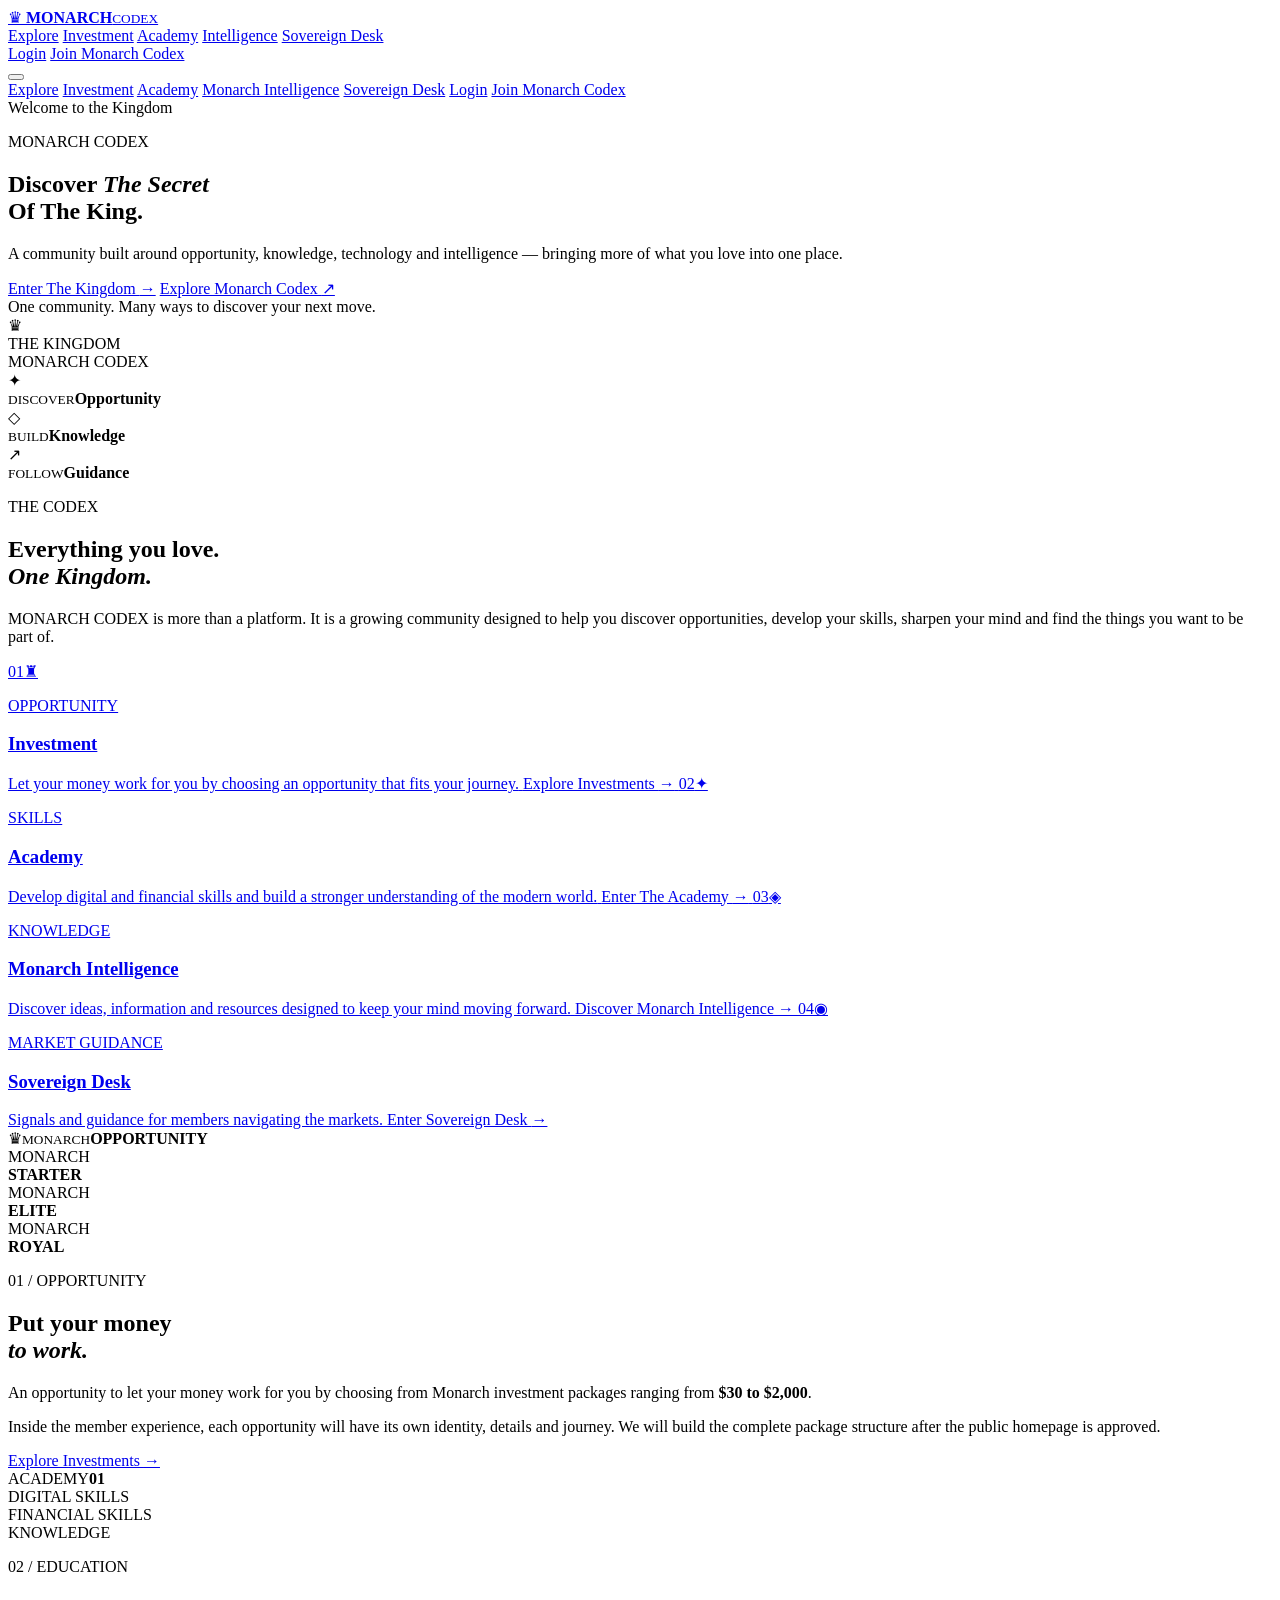
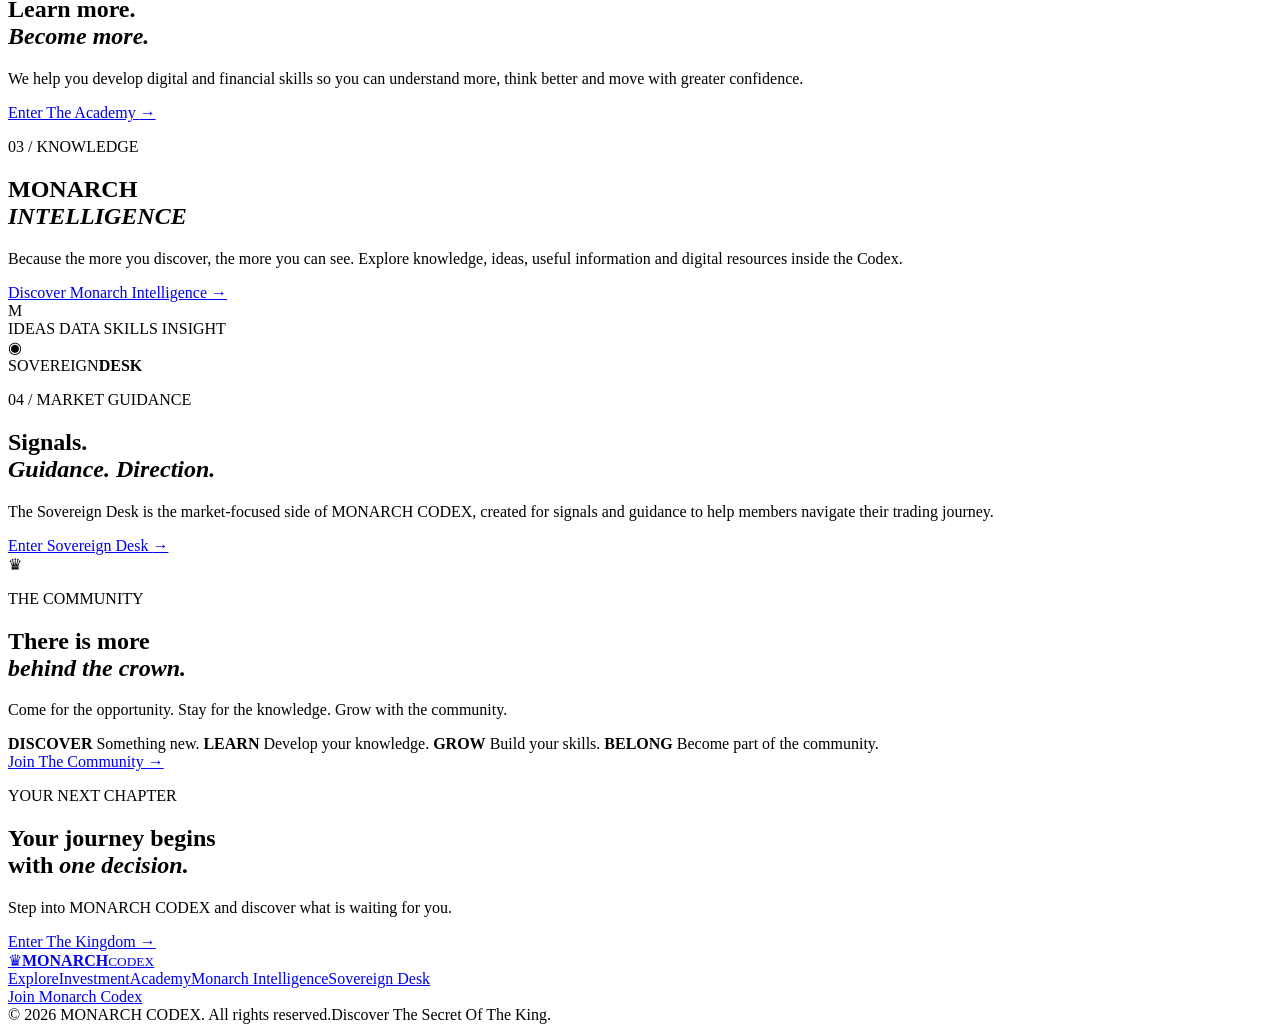
==== index.html @ d2a0fea6 "Build MONARCH CODEX homepage foundation" ====
<!doctype html>
<html lang="en">
<head>
  <meta charset="utf-8">
  <meta name="viewport" content="width=device-width, initial-scale=1">
  <meta name="description" content="MONARCH CODEX — Discover The Secret Of The King. A community for opportunities, education, intelligence and market guidance.">
  <title>MONARCH CODEX — Discover The Secret Of The King</title>
  <link rel="preconnect" href="https://fonts.googleapis.com">
  <link rel="preconnect" href="https://fonts.gstatic.com" crossorigin>
  <link href="https://fonts.googleapis.com/css2?family=Cinzel:wght@500;600;700;800&family=DM+Sans:wght@400;500;600;700&family=Playfair+Display:ital,wght@0,600;1,600;1,700&display=swap" rel="stylesheet">
  <link rel="stylesheet" href="css/style.css">
</head>
<body>
  <div class="page-glow page-glow-one"></div>
  <div class="page-glow page-glow-two"></div>

  <header class="site-header" id="top">
    <a class="brand" href="#top" aria-label="MONARCH CODEX home">
      <span class="brand-crown">♛</span>
      <span class="brand-copy"><strong>MONARCH</strong><small>CODEX</small></span>
    </a>

    <nav class="desktop-nav" aria-label="Primary navigation">
      <a href="#ecosystem">Explore</a>
      <a href="#investment">Investment</a>
      <a href="#academy">Academy</a>
      <a href="#intelligence">Intelligence</a>
      <a href="#sovereign">Sovereign Desk</a>
    </nav>

    <div class="header-actions">
      <a class="login-link" href="register.html?mode=login">Login</a>
      <a class="button button-small" href="register.html">Join Monarch Codex</a>
    </div>

    <button class="menu-toggle" type="button" aria-label="Open menu" aria-expanded="false">
      <span></span><span></span><span></span>
    </button>
  </header>

  <div class="mobile-menu" aria-hidden="true">
    <a href="#ecosystem">Explore</a>
    <a href="#investment">Investment</a>
    <a href="#academy">Academy</a>
    <a href="#intelligence">Monarch Intelligence</a>
    <a href="#sovereign">Sovereign Desk</a>
    <a href="register.html?mode=login">Login</a>
    <a class="button" href="register.html">Join Monarch Codex</a>
  </div>

  <main>
    <section class="hero section-shell">
      <div class="hero-copy reveal">
        <div class="eyebrow"><span></span> Welcome to the Kingdom <span></span></div>
        <p class="hero-kicker">MONARCH CODEX</p>
        <h1>Discover <em>The Secret</em><br>Of The King.</h1>
        <p class="hero-text">A community built around opportunity, knowledge, technology and intelligence — bringing more of what you love into one place.</p>
        <div class="hero-actions">
          <a class="button button-gold" href="register.html">Enter The Kingdom <span>→</span></a>
          <a class="button button-ghost" href="register.html">Explore Monarch Codex <span>↗</span></a>
        </div>
        <div class="hero-note"><span class="pulse"></span> One community. Many ways to discover your next move.</div>
      </div>

      <div class="hero-art reveal reveal-delay">
        <div class="orbit orbit-one"></div>
        <div class="orbit orbit-two"></div>
        <div class="crown-stage">
          <div class="crown-halo"></div>
          <div class="crown-mark">♛</div>
          <div class="stage-label stage-label-top">THE KINGDOM</div>
          <div class="stage-label stage-label-bottom">MONARCH CODEX</div>
        </div>
        <div class="floating-card card-opportunity"><span>✦</span><div><small>DISCOVER</small><b>Opportunity</b></div></div>
        <div class="floating-card card-knowledge"><span>◇</span><div><small>BUILD</small><b>Knowledge</b></div></div>
        <div class="floating-card card-guidance"><span>↗</span><div><small>FOLLOW</small><b>Guidance</b></div></div>
      </div>
    </section>

    <section class="intro section-shell reveal" id="ecosystem">
      <div class="section-heading centered">
        <p class="eyebrow">THE CODEX</p>
        <h2>Everything you love.<br><em>One Kingdom.</em></h2>
        <p>MONARCH CODEX is more than a platform. It is a growing community designed to help you discover opportunities, develop your skills, sharpen your mind and find the things you want to be part of.</p>
      </div>

      <div class="ecosystem-grid">
        <a class="ecosystem-card card-invest" href="register.html">
          <span class="card-number">01</span><span class="card-icon">♜</span>
          <p>OPPORTUNITY</p><h3>Investment</h3>
          <span class="card-description">Let your money work for you by choosing an opportunity that fits your journey.</span>
          <span class="card-link">Explore Investments <b>→</b></span>
        </a>
        <a class="ecosystem-card card-academy" href="register.html">
          <span class="card-number">02</span><span class="card-icon">✦</span>
          <p>SKILLS</p><h3>Academy</h3>
          <span class="card-description">Develop digital and financial skills and build a stronger understanding of the modern world.</span>
          <span class="card-link">Enter The Academy <b>→</b></span>
        </a>
        <a class="ecosystem-card card-intel" href="register.html">
          <span class="card-number">03</span><span class="card-icon">◈</span>
          <p>KNOWLEDGE</p><h3>Monarch Intelligence</h3>
          <span class="card-description">Discover ideas, information and resources designed to keep your mind moving forward.</span>
          <span class="card-link">Discover Monarch Intelligence <b>→</b></span>
        </a>
        <a class="ecosystem-card card-sovereign" href="register.html">
          <span class="card-number">04</span><span class="card-icon">◉</span>
          <p>MARKET GUIDANCE</p><h3>Sovereign Desk</h3>
          <span class="card-description">Signals and guidance for members navigating the markets.</span>
          <span class="card-link">Enter Sovereign Desk <b>→</b></span>
        </a>
      </div>
    </section>

    <section class="feature-section section-shell" id="investment">
      <div class="feature-visual investment-visual reveal">
        <div class="visual-ring"></div>
        <div class="visual-center"><span>♛</span><small>MONARCH</small><strong>OPPORTUNITY</strong></div>
        <div class="mini-package package-one">MONARCH<br><b>STARTER</b></div>
        <div class="mini-package package-two">MONARCH<br><b>ELITE</b></div>
        <div class="mini-package package-three">MONARCH<br><b>ROYAL</b></div>
      </div>
      <div class="feature-copy reveal reveal-delay">
        <p class="eyebrow">01 / OPPORTUNITY</p>
        <h2>Put your money<br><em>to work.</em></h2>
        <p>An opportunity to let your money work for you by choosing from Monarch investment packages ranging from <strong>$30 to $2,000</strong>.</p>
        <p class="muted">Inside the member experience, each opportunity will have its own identity, details and journey. We will build the complete package structure after the public homepage is approved.</p>
        <a class="text-link" href="register.html">Explore Investments <span>→</span></a>
      </div>
    </section>

    <section class="feature-section feature-reverse section-shell" id="academy">
      <div class="feature-visual academy-visual reveal">
        <div class="book"><span>ACADEMY</span><b>01</b></div>
        <div class="skill-pill pill-one">DIGITAL SKILLS</div>
        <div class="skill-pill pill-two">FINANCIAL SKILLS</div>
        <div class="skill-pill pill-three">KNOWLEDGE</div>
      </div>
      <div class="feature-copy reveal">
        <p class="eyebrow">02 / EDUCATION</p>
        <h2>Learn more.<br><em>Become more.</em></h2>
        <p>We help you develop digital and financial skills so you can understand more, think better and move with greater confidence.</p>
        <a class="text-link" href="register.html">Enter The Academy <span>→</span></a>
      </div>
    </section>

    <section class="intelligence-band section-shell" id="intelligence">
      <div class="intel-copy reveal">
        <p class="eyebrow">03 / KNOWLEDGE</p>
        <h2>MONARCH<br><em>INTELLIGENCE</em></h2>
        <p>Because the more you discover, the more you can see. Explore knowledge, ideas, useful information and digital resources inside the Codex.</p>
        <a class="button button-gold" href="register.html">Discover Monarch Intelligence <span>→</span></a>
      </div>
      <div class="intel-visual reveal reveal-delay">
        <div class="intel-core">M</div>
        <div class="intel-orbit orbit-a"></div>
        <div class="intel-orbit orbit-b"></div>
        <span class="intel-node node-a">IDEAS</span>
        <span class="intel-node node-b">DATA</span>
        <span class="intel-node node-c">SKILLS</span>
        <span class="intel-node node-d">INSIGHT</span>
      </div>
    </section>

    <section class="sovereign-section section-shell" id="sovereign">
      <div class="sovereign-mark reveal">
        <div class="sovereign-eye">◉</div>
        <div class="sovereign-line"></div>
        <span>SOVEREIGN</span><b>DESK</b>
      </div>
      <div class="sovereign-copy reveal reveal-delay">
        <p class="eyebrow">04 / MARKET GUIDANCE</p>
        <h2>Signals.<br><em>Guidance. Direction.</em></h2>
        <p>The Sovereign Desk is the market-focused side of MONARCH CODEX, created for signals and guidance to help members navigate their trading journey.</p>
        <a class="text-link" href="register.html">Enter Sovereign Desk <span>→</span></a>
      </div>
    </section>

    <section class="community-section section-shell reveal">
      <div class="community-panel">
        <div class="community-crown">♛</div>
        <p class="eyebrow">THE COMMUNITY</p>
        <h2>There is more<br><em>behind the crown.</em></h2>
        <p>Come for the opportunity. Stay for the knowledge. Grow with the community.</p>
        <div class="community-points">
          <span><b>DISCOVER</b> Something new.</span>
          <span><b>LEARN</b> Develop your knowledge.</span>
          <span><b>GROW</b> Build your skills.</span>
          <span><b>BELONG</b> Become part of the community.</span>
        </div>
        <a class="button button-light" href="register.html">Join The Community <span>→</span></a>
      </div>
    </section>

    <section class="final-cta section-shell reveal">
      <p class="eyebrow">YOUR NEXT CHAPTER</p>
      <h2>Your journey begins<br>with <em>one decision.</em></h2>
      <p>Step into MONARCH CODEX and discover what is waiting for you.</p>
      <a class="button button-gold button-large" href="register.html">Enter The Kingdom <span>→</span></a>
    </section>
  </main>

  <footer class="site-footer">
    <div class="footer-main section-shell">
      <a class="brand" href="#top"><span class="brand-crown">♛</span><span class="brand-copy"><strong>MONARCH</strong><small>CODEX</small></span></a>
      <div class="footer-links">
        <a href="#ecosystem">Explore</a><a href="#investment">Investment</a><a href="#academy">Academy</a><a href="#intelligence">Monarch Intelligence</a><a href="#sovereign">Sovereign Desk</a>
      </div>
      <a class="button button-small" href="register.html">Join Monarch Codex</a>
    </div>
    <div class="footer-bottom section-shell"><span>© 2026 MONARCH CODEX. All rights reserved.</span><span>Discover The Secret Of The King.</span></div>
  </footer>

  <script src="js/main.js"></script>
</body>
</html>
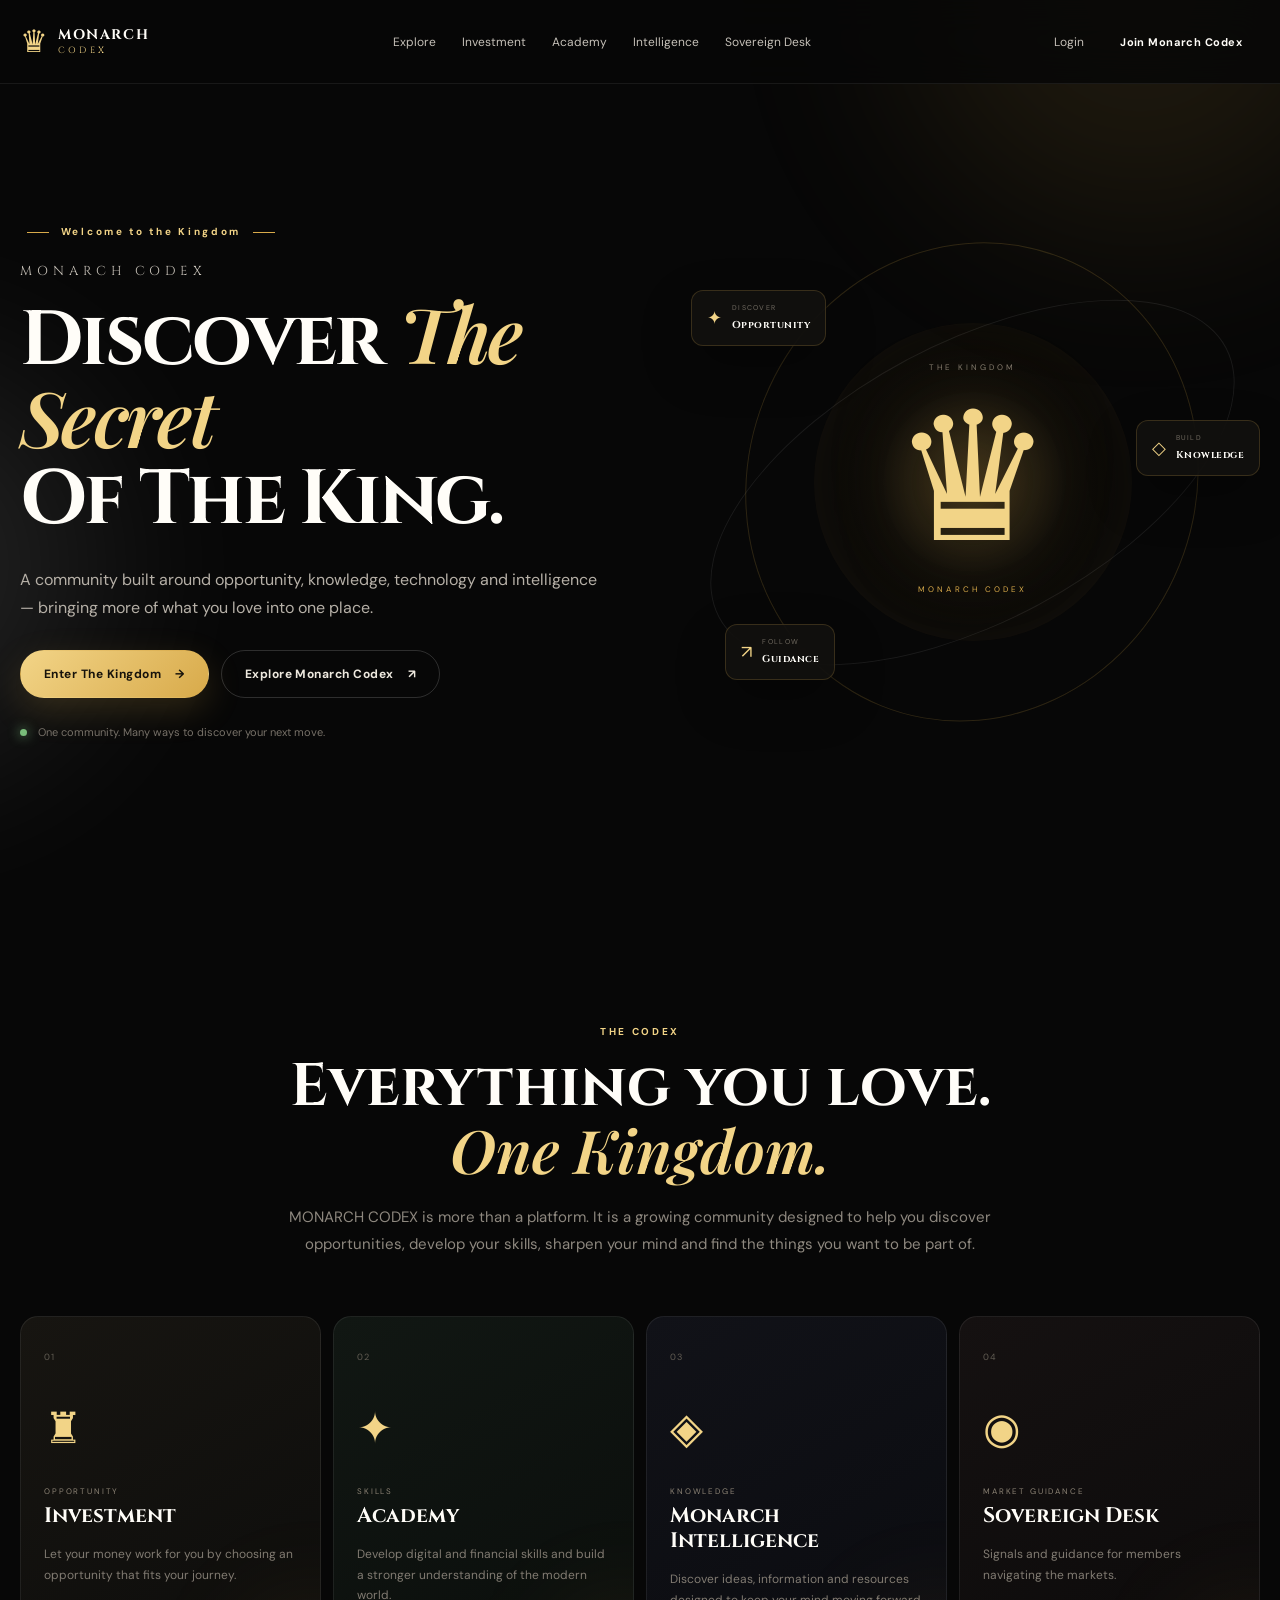
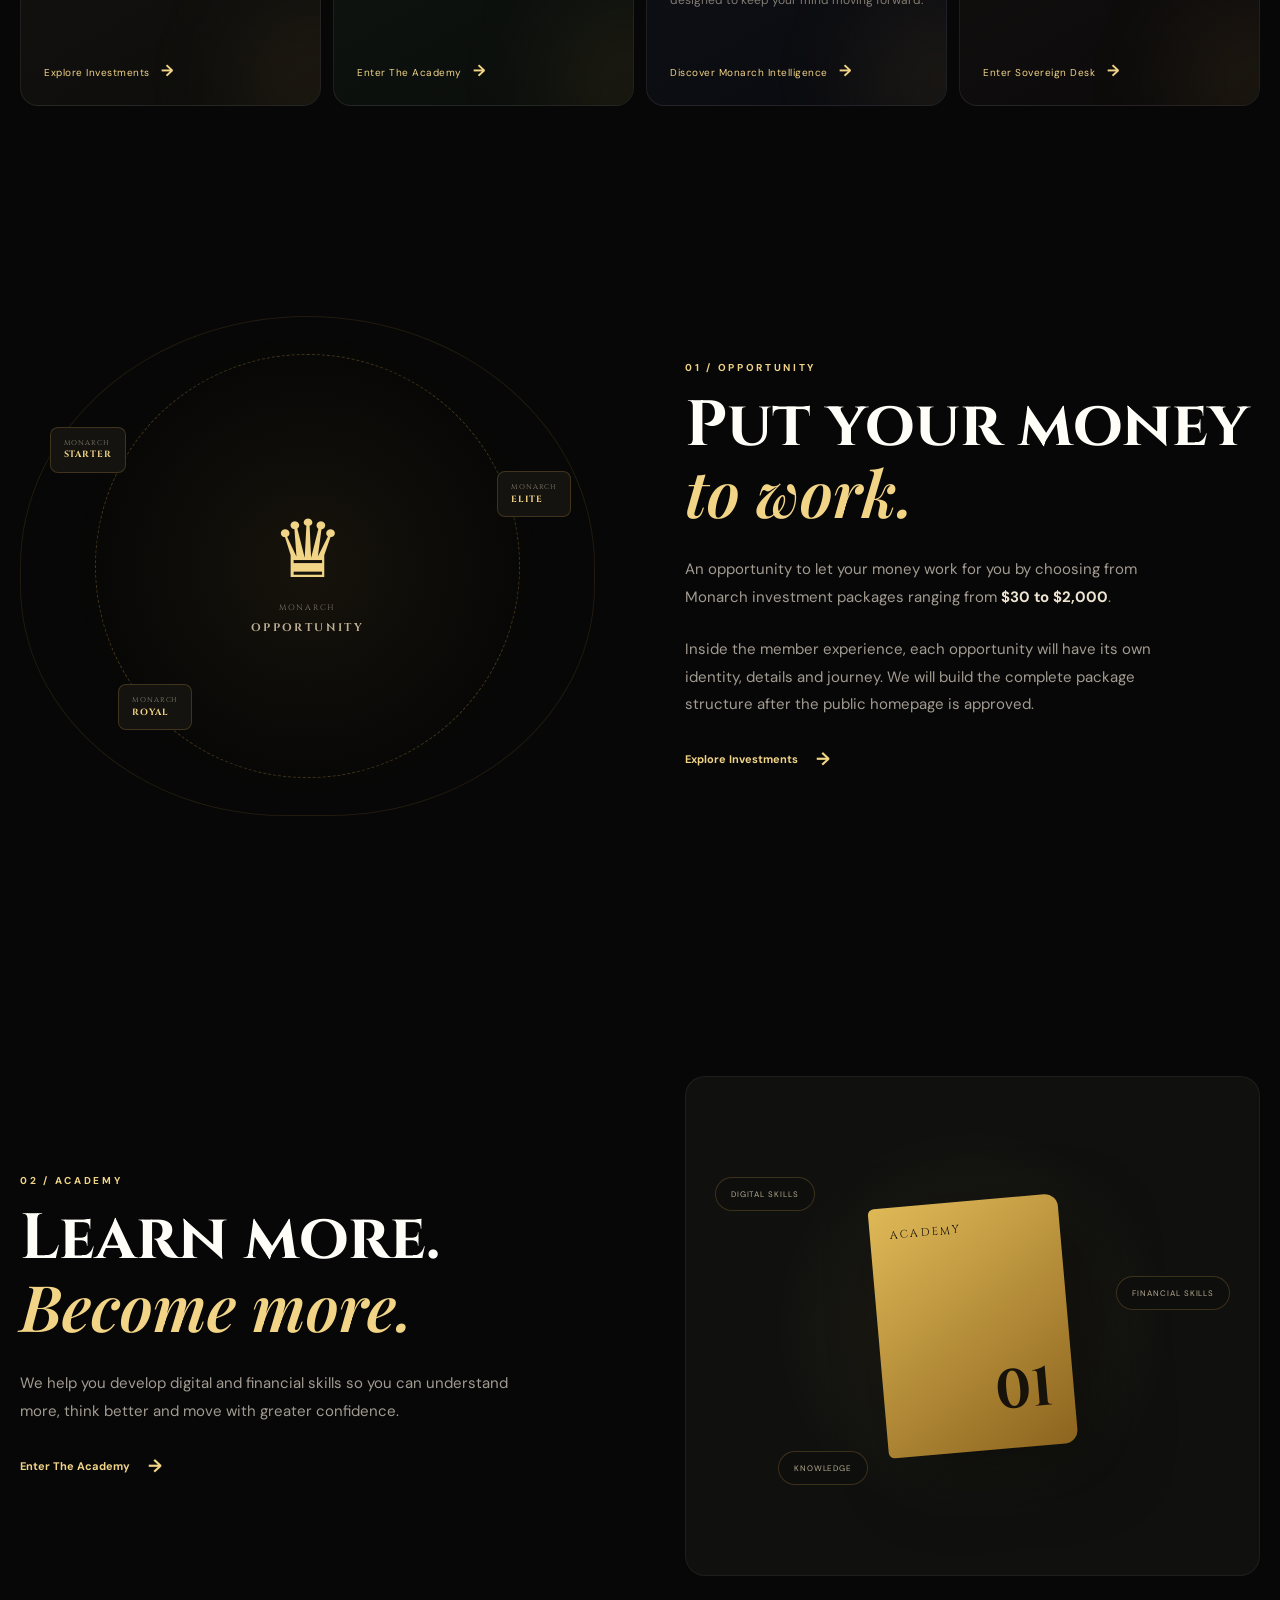
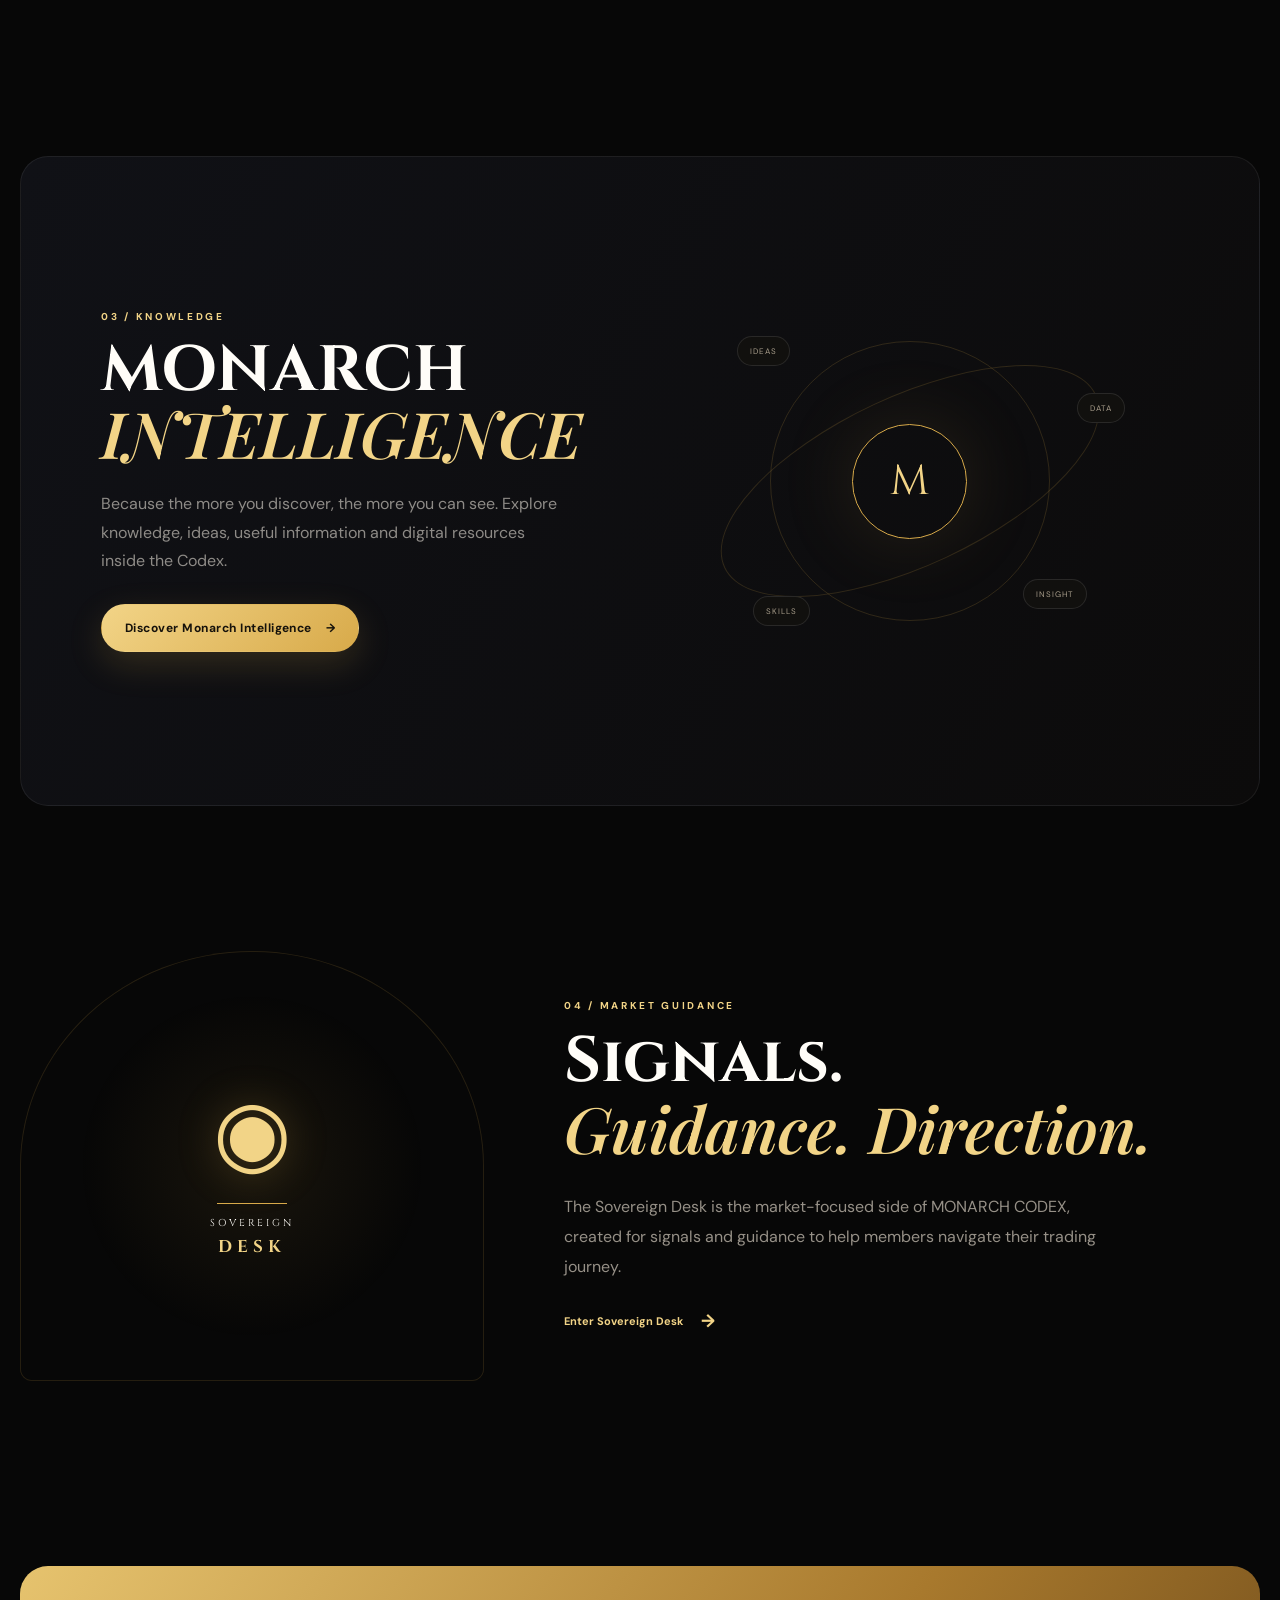
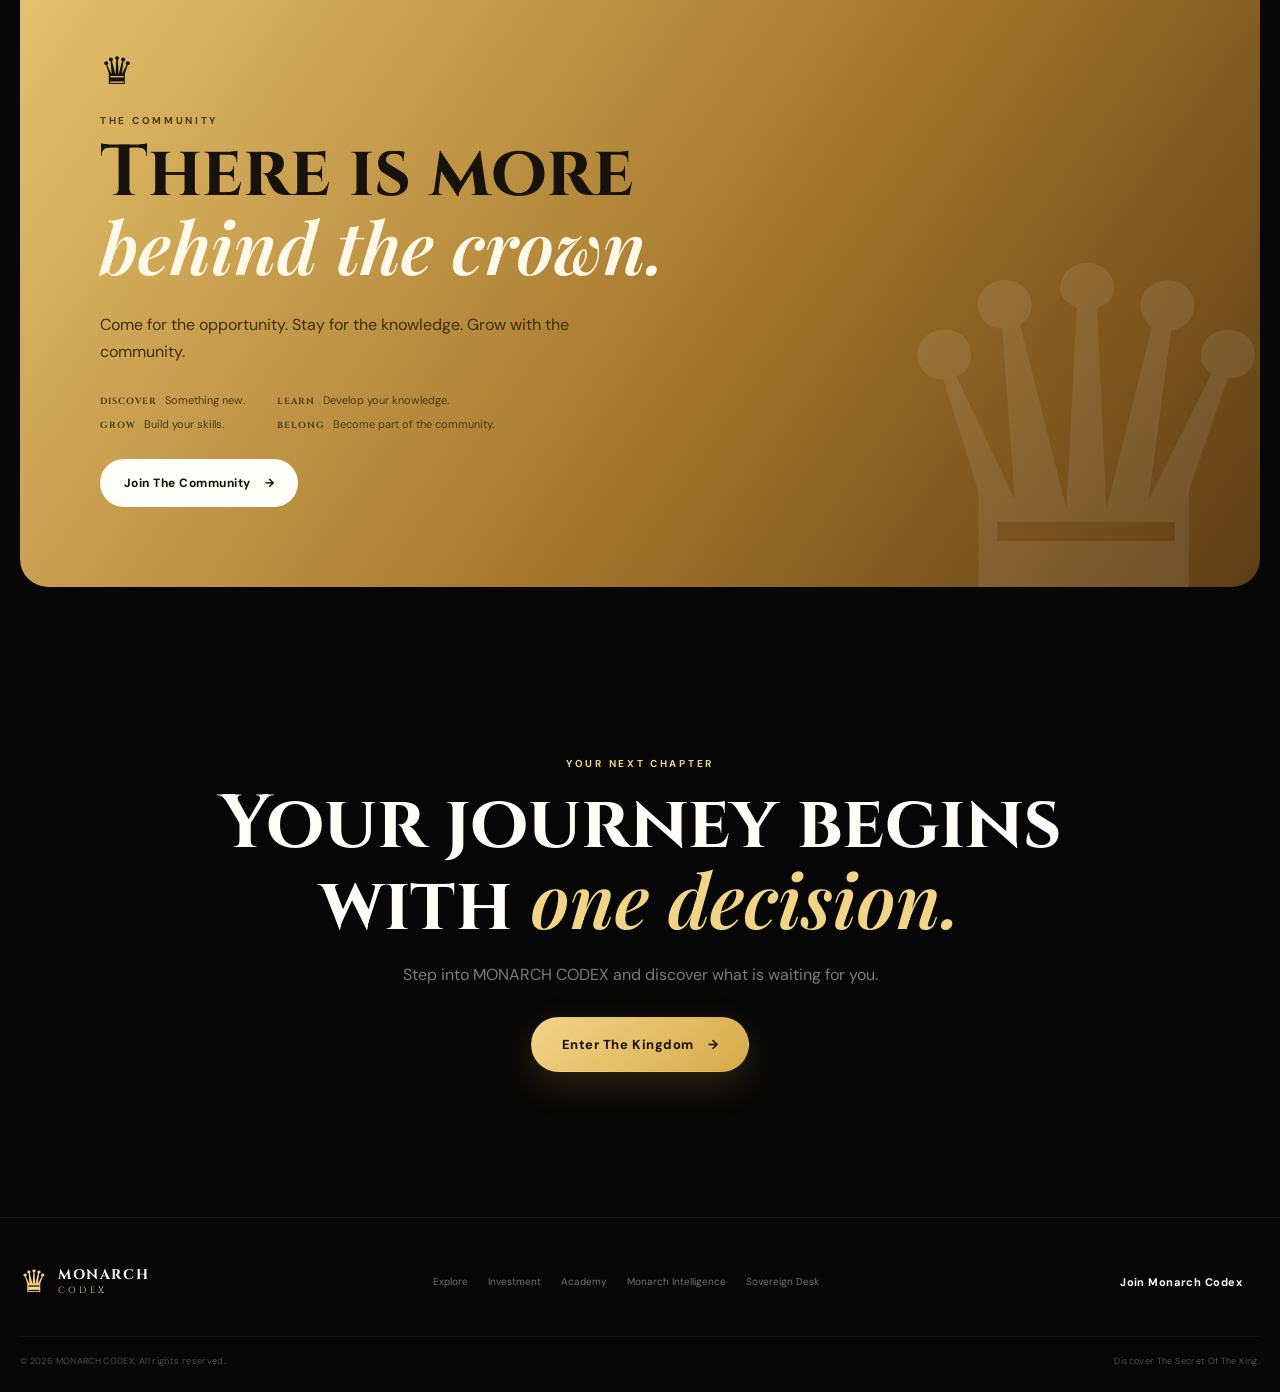
==== commit 004f8f2e: "Refine homepage Academy label and kingdom identity strip" ====
--- a/index.html
+++ b/index.html
@@ -137,7 +137,7 @@
         <div class="skill-pill pill-three">KNOWLEDGE</div>
       </div>
       <div class="feature-copy reveal">
-        <p class="eyebrow">02 / EDUCATION</p>
+        <p class="eyebrow">02 / ACADEMY</p>
         <h2>Learn more.<br><em>Become more.</em></h2>
         <p>We help you develop digital and financial skills so you can understand more, think better and move with greater confidence.</p>
         <a class="text-link" href="register.html">Enter The Academy <span>→</span></a>
--- a/css/style.css
+++ b/css/style.css
@@ -0,0 +1,43 @@
+:root{
+  --black:#070707;--ink:#11100d;--white:#fffdf8;--gold:#d8aa4a;--gold-light:#f2d487;--gold-dark:#8c641f;
+  --cream:#f5efe3;--muted:#a7a19a;--line:rgba(216,170,74,.2);--max:1240px;
+}
+*{box-sizing:border-box;margin:0;padding:0}
+html{scroll-behavior:smooth}
+body{background:var(--black);color:var(--white);font-family:"DM Sans",sans-serif;overflow-x:hidden}
+a{color:inherit;text-decoration:none}
+button{font:inherit}
+.page-glow{position:fixed;pointer-events:none;border-radius:50%;filter:blur(100px);opacity:.11;z-index:-1}
+.page-glow-one{width:480px;height:480px;background:var(--gold);top:-250px;right:-100px}
+.page-glow-two{width:400px;height:400px;background:#fff;bottom:15%;left:-300px}
+.section-shell{width:min(calc(100% - 40px),var(--max));margin:auto}
+.site-header{height:84px;display:flex;align-items:center;justify-content:space-between;gap:28px;padding:0 max(20px,calc((100vw - var(--max))/2));border-bottom:1px solid rgba(255,255,255,.07);position:sticky;top:0;z-index:50;background:rgba(7,7,7,.82);backdrop-filter:blur(18px)}
+.brand{display:inline-flex;align-items:center;gap:10px;flex-shrink:0}.brand-crown{color:var(--gold-light);font-size:31px;line-height:1}.brand-copy{display:flex;flex-direction:column;font-family:Cinzel,serif;line-height:.9;letter-spacing:.1em}.brand-copy strong{font-size:14px}.brand-copy small{font-size:9px;letter-spacing:.36em;color:var(--gold-light);margin-top:5px}
+.desktop-nav{display:flex;gap:26px;align-items:center}.desktop-nav a,.login-link{font-size:12px;color:#c5c0b8;transition:.25s}.desktop-nav a:hover,.login-link:hover{color:var(--gold-light)}
+.header-actions{display:flex;align-items:center;gap:18px}
+.button{display:inline-flex;align-items:center;justify-content:center;gap:14px;border:1px solid transparent;border-radius:999px;padding:15px 23px;font-size:12px;font-weight:700;letter-spacing:.04em;transition:transform .25s,box-shadow .25s,background .25s}.button:hover{transform:translateY(-2px)}
+.button-small{padding:11px 17px;font-size:11px}.button-gold{background:linear-gradient(135deg,var(--gold-light),var(--gold));color:#16120b;box-shadow:0 12px 35px rgba(216,170,74,.18)}.button-gold:hover{box-shadow:0 16px 45px rgba(216,170,74,.28)}
+.button-ghost{border-color:rgba(255,255,255,.16);color:#eee9df}.button-ghost:hover{border-color:var(--gold);color:var(--gold-light)}
+.button-light{background:var(--white);color:#12100c}.button-large{padding:18px 30px;font-size:13px}
+.menu-toggle{display:none;background:none;border:0;width:40px;height:40px}.menu-toggle span{display:block;width:22px;height:1px;background:var(--white);margin:5px auto}
+.mobile-menu{display:none}
+.hero{min-height:calc(100vh - 84px);display:grid;grid-template-columns:1.05fr .95fr;align-items:center;gap:30px;padding-top:60px;padding-bottom:80px;position:relative}
+.eyebrow{font-size:10px;letter-spacing:.27em;color:var(--gold-light);font-weight:700}.eyebrow span{display:inline-block;width:22px;height:1px;background:var(--gold);vertical-align:middle;margin:0 7px}
+.hero-kicker{font-family:Cinzel,serif;font-size:13px;letter-spacing:.38em;color:#c6c0b7;margin:24px 0 15px}.hero h1{font-family:Cinzel,serif;font-weight:700;font-size:clamp(45px,6vw,82px);line-height:.98;letter-spacing:-.035em;max-width:760px}.hero h1 em,.section-heading h2 em,.feature-copy h2 em,.intel-copy h2 em,.sovereign-copy h2 em,.community-panel h2 em,.final-cta h2 em{font-family:"Playfair Display",serif;color:var(--gold-light);font-weight:600}
+.hero-text{max-width:590px;color:#b6b0a7;line-height:1.75;font-size:16px;margin:28px 0}.hero-actions{display:flex;gap:12px;flex-wrap:wrap}.hero-note{font-size:11px;color:#777168;margin-top:27px}.pulse{display:inline-block;width:7px;height:7px;background:#79bd7a;border-radius:50%;margin-right:8px;box-shadow:0 0 12px #79bd7a}
+.hero-art{height:620px;position:relative;display:grid;place-items:center}.crown-stage{width:min(430px,80vw);aspect-ratio:1;position:relative;border-radius:50%;display:grid;place-items:center}.crown-halo{position:absolute;inset:13%;border-radius:50%;background:radial-gradient(circle,rgba(216,170,74,.2),rgba(216,170,74,.04) 42%,transparent 68%);box-shadow:inset 0 0 80px rgba(216,170,74,.08)}.crown-mark{font-size:180px;color:var(--gold-light);filter:drop-shadow(0 0 45px rgba(216,170,74,.28));transform:translateY(-4px)}.orbit{position:absolute;border:1px solid rgba(216,170,74,.18);border-radius:50%}.orbit-one{width:78%;height:78%;transform:rotate(22deg)}.orbit-two{width:100%;height:45%;transform:rotate(-28deg);border-color:rgba(255,255,255,.08)}
+.stage-label{position:absolute;font-size:8px;letter-spacing:.38em;color:#847b6d}.stage-label-top{top:22%;left:50%;transform:translateX(-50%)}.stage-label-bottom{bottom:24%;left:50%;transform:translateX(-50%);color:var(--gold)}
+.floating-card{position:absolute;background:rgba(20,19,16,.78);border:1px solid rgba(216,170,74,.2);backdrop-filter:blur(12px);padding:12px 15px;display:flex;gap:10px;align-items:center;border-radius:12px;box-shadow:0 20px 50px rgba(0,0,0,.3)}.floating-card>span{color:var(--gold-light);font-size:18px}.floating-card small{display:block;color:#716b61;font-size:7px;letter-spacing:.18em}.floating-card b{font-family:Cinzel,serif;font-size:10px;letter-spacing:.05em}.card-opportunity{top:19%;left:1%}.card-knowledge{right:0;top:40%}.card-guidance{bottom:18%;left:7%}
+.intro{padding:125px 0 80px}.section-heading.centered{text-align:center;max-width:780px;margin:auto}.section-heading h2{font-family:Cinzel,serif;font-size:clamp(36px,5vw,60px);line-height:1.05;margin:17px 0}.section-heading>p:last-child{color:#8e887f;line-height:1.8;font-size:15px}
+.ecosystem-grid{display:grid;grid-template-columns:repeat(4,1fr);gap:12px;margin-top:58px}.ecosystem-card{min-height:390px;padding:27px 23px;position:relative;overflow:hidden;border:1px solid rgba(255,255,255,.08);background:linear-gradient(150deg,#171511,#0c0c0b);border-radius:18px;transition:.3s}.ecosystem-card:hover{transform:translateY(-7px);border-color:rgba(216,170,74,.4)}.ecosystem-card:after{content:"";position:absolute;width:170px;height:170px;border-radius:50%;background:rgba(216,170,74,.08);filter:blur(45px);right:-80px;bottom:-60px}.card-number{font-size:9px;color:#625d54;letter-spacing:.15em}.card-icon{display:block;font-size:43px;color:var(--gold-light);margin:35px 0 30px}.ecosystem-card p{font-size:8px;letter-spacing:.23em;color:#8c8375}.ecosystem-card h3{font-family:Cinzel,serif;font-size:21px;margin:8px 0 15px;line-height:1.2}.card-description{display:block;color:#817b72;font-size:12px;line-height:1.7}.card-link{position:absolute;bottom:24px;font-size:10px;color:var(--gold-light);letter-spacing:.05em}.card-link b{font-size:16px;margin-left:8px}.card-academy{background:linear-gradient(150deg,#111713,#0a0d0b)}.card-intel{background:linear-gradient(150deg,#111218,#0a0b0f)}.card-sovereign{background:linear-gradient(150deg,#151111,#0b0a0a)}
+.feature-section{display:grid;grid-template-columns:1fr 1fr;align-items:center;gap:90px;padding:130px 0}.feature-reverse .feature-visual{order:2}.feature-reverse .feature-copy{order:1}.feature-copy .eyebrow{margin-bottom:20px}.feature-copy h2{font-family:Cinzel,serif;font-size:clamp(40px,5vw,66px);line-height:1.02}.feature-copy>p:not(.eyebrow){color:#a29b91;line-height:1.85;font-size:15px;margin-top:24px;max-width:510px}.feature-copy .muted{font-size:12px;color:#625d55;margin-top:12px}.feature-copy strong{color:#eee4d2}.text-link{display:inline-flex;align-items:center;gap:18px;color:var(--gold-light);font-size:11px;font-weight:700;margin-top:28px}.text-link span{font-size:18px;transition:.2s}.text-link:hover span{transform:translateX(5px)}
+.feature-visual{height:500px;position:relative;display:grid;place-items:center}.investment-visual{border:1px solid rgba(216,170,74,.12);border-radius:50% 50% 46% 46%;background:radial-gradient(circle,rgba(216,170,74,.08),transparent 62%);overflow:visible}.visual-ring{position:absolute;width:74%;aspect-ratio:1;border:1px dashed rgba(216,170,74,.28);border-radius:50%;animation:spin 22s linear infinite}.visual-center{text-align:center;z-index:2}.visual-center span{font-size:80px;color:var(--gold-light);display:block}.visual-center small,.visual-center strong{display:block;font-family:Cinzel,serif;letter-spacing:.22em}.visual-center small{font-size:8px;color:#81786b}.visual-center strong{font-size:11px;color:#bcae94;margin-top:7px}.mini-package{position:absolute;background:#14130f;border:1px solid rgba(216,170,74,.22);padding:10px 13px;border-radius:8px;font-family:Cinzel,serif;font-size:7px;letter-spacing:.12em;line-height:1.5;color:#887f70}.mini-package b{color:var(--gold-light);font-size:9px}.package-one{left:5%;top:22%}.package-two{right:4%;top:31%}.package-three{left:17%;bottom:17%}
+.academy-visual{border-radius:20px;background:radial-gradient(circle at 50% 50%,rgba(216,170,74,.09),transparent 52%),#10110f;border:1px solid rgba(255,255,255,.06)}.book{width:190px;height:250px;background:linear-gradient(145deg,#dfb957,#8d641e);color:#17120a;border-radius:6px 13px 13px 6px;box-shadow:25px 25px 70px rgba(0,0,0,.4);display:flex;flex-direction:column;justify-content:space-between;padding:20px;font-family:Cinzel,serif;transform:rotate(-5deg)}.book span{font-size:11px;letter-spacing:.2em}.book b{font-size:55px;align-self:flex-end}.skill-pill{position:absolute;background:rgba(15,15,13,.9);border:1px solid rgba(216,170,74,.22);padding:11px 15px;border-radius:999px;font-size:8px;letter-spacing:.12em;color:#b6aa92}.pill-one{top:20%;left:5%}.pill-two{right:5%;top:40%}.pill-three{left:16%;bottom:18%}
+.intelligence-band{margin-top:50px;min-height:650px;border:1px solid rgba(255,255,255,.07);border-radius:28px;padding:80px;display:grid;grid-template-columns:1fr 1fr;align-items:center;overflow:hidden;position:relative;background:linear-gradient(120deg,#101116,#0c0b0b)}.intel-copy h2{font-family:Cinzel,serif;font-size:clamp(44px,5vw,70px);line-height:.96;margin:18px 0}.intel-copy>p:not(.eyebrow){color:#8e8b87;line-height:1.8;max-width:460px;margin-bottom:28px}.intel-visual{height:440px;position:relative;display:grid;place-items:center}.intel-core{width:115px;height:115px;border:1px solid var(--gold);border-radius:50%;display:grid;place-items:center;font-family:Cinzel,serif;font-size:42px;color:var(--gold-light);box-shadow:0 0 80px rgba(216,170,74,.13)}.intel-orbit{position:absolute;border:1px solid rgba(216,170,74,.17);border-radius:50%}.orbit-a{width:280px;height:280px}.orbit-b{width:410px;height:170px;transform:rotate(-25deg)}.intel-node{position:absolute;border:1px solid rgba(255,255,255,.1);background:#11100e;padding:9px 12px;border-radius:999px;font-size:8px;color:#a79c8a;letter-spacing:.13em}.node-a{top:17%;left:18%}.node-b{right:10%;top:30%}.node-c{bottom:17%;left:21%}.node-d{right:17%;bottom:21%}
+.sovereign-section{display:grid;grid-template-columns:.8fr 1.2fr;align-items:center;gap:80px;padding:145px 0}.sovereign-mark{height:430px;border:1px solid rgba(216,170,74,.15);border-radius:50% 50% 12px 12px;display:flex;flex-direction:column;justify-content:center;align-items:center;background:radial-gradient(circle,rgba(216,170,74,.09),transparent 55%)}.sovereign-eye{font-size:90px;color:var(--gold-light);text-shadow:0 0 45px rgba(216,170,74,.25)}.sovereign-line{width:70px;height:1px;background:var(--gold);margin:12px 0}.sovereign-mark span,.sovereign-mark b{font-family:Cinzel,serif;letter-spacing:.28em;font-size:10px}.sovereign-mark b{color:var(--gold-light);font-size:17px;margin-top:5px}.sovereign-copy h2{font-family:Cinzel,serif;font-size:clamp(43px,5vw,70px);line-height:1.02;margin-top:18px}.sovereign-copy>p:not(.eyebrow){color:#969087;line-height:1.85;max-width:560px;margin-top:24px}
+.community-section{padding:40px 0 130px}.community-panel{border-radius:28px;min-height:520px;padding:80px;position:relative;overflow:hidden;background:linear-gradient(125deg,#e6c36e,#a8792d 55%,#5d3d15);color:#17120b}.community-panel:after{content:"♛";position:absolute;right:-50px;bottom:-140px;font-family:Cinzel,serif;font-size:500px;color:rgba(255,255,255,.08);line-height:1}.community-crown{font-size:38px;margin-bottom:18px}.community-panel .eyebrow{color:#4c3617}.community-panel h2{font-family:Cinzel,serif;font-size:clamp(42px,6vw,72px);line-height:.98;margin:12px 0 22px;position:relative;z-index:1}.community-panel h2 em{color:#fff9e9}.community-panel>p:not(.eyebrow){max-width:490px;line-height:1.7;color:#3f2d13;position:relative;z-index:1}.community-points{display:grid;grid-template-columns:repeat(2,max-content);gap:10px 32px;margin:28px 0;position:relative;z-index:1}.community-points span{font-size:11px;color:#4e3819}.community-points b{font-family:Cinzel,serif;font-size:9px;letter-spacing:.1em;margin-right:5px}.community-panel .button{position:relative;z-index:2}
+.final-cta{text-align:center;padding:40px 0 145px}.final-cta h2{font-family:Cinzel,serif;font-size:clamp(45px,6vw,75px);line-height:.98;margin:18px 0}.final-cta>p:not(.eyebrow){color:#817a71;line-height:1.7;margin-bottom:28px}
+.site-footer{border-top:1px solid rgba(255,255,255,.07);padding:45px 0 25px}.footer-main{display:flex;align-items:center;justify-content:space-between;gap:30px}.footer-links{display:flex;gap:20px;flex-wrap:wrap;justify-content:center}.footer-links a{font-size:10px;color:#777168}.footer-links a:hover{color:var(--gold-light)}.footer-bottom{border-top:1px solid rgba(255,255,255,.05);margin-top:35px;padding-top:18px;display:flex;justify-content:space-between;font-size:9px;color:#514d47;letter-spacing:.04em}
+.reveal{opacity:0;transform:translateY(22px);transition:opacity .7s ease,transform .7s ease}.reveal.visible{opacity:1;transform:none}.reveal-delay{transition-delay:.12s}@keyframes spin{to{transform:rotate(360deg)}}
+@media(max-width:1050px){.desktop-nav{display:none}.menu-toggle{display:block}.header-actions{margin-left:auto}.mobile-menu{position:fixed;top:84px;left:0;right:0;background:rgba(8,8,8,.97);padding:24px 20px 30px;display:flex;flex-direction:column;gap:18px;transform:translateY(-120%);transition:.3s;z-index:49;border-bottom:1px solid rgba(216,170,74,.2)}.mobile-menu.open{transform:none}.mobile-menu a:not(.button){font-family:Cinzel,serif;font-size:13px;color:#c8c1b7;padding:8px 0}.mobile-menu .button{margin-top:6px}.hero{grid-template-columns:1fr;min-height:auto;padding-top:90px}.hero-copy{text-align:center}.hero .eyebrow{justify-content:center}.hero-text{margin-left:auto;margin-right:auto}.hero-actions{justify-content:center}.hero-note{margin-bottom:10px}.hero-art{height:510px}.ecosystem-grid{grid-template-columns:repeat(2,1fr)}.feature-section,.intelligence-band,.sovereign-section{grid-template-columns:1fr;gap:45px}.feature-reverse .feature-visual{order:1}.feature-reverse .feature-copy{order:2}.feature-copy{text-align:center}.feature-copy>p:not(.eyebrow){margin-left:auto;margin-right:auto}.text-link{justify-content:center}.intelligence-band{padding:55px}.intel-copy{text-align:center}.intel-copy>p:not(.eyebrow){margin-left:auto;margin-right:auto}.sovereign-copy{text-align:center}.sovereign-copy>p:not(.eyebrow){margin-left:auto;margin-right:auto}.sovereign-mark{height:380px}}
+@media(max-width:650px){.section-shell{width:min(calc(100% - 28px),var(--max))}.site-header{height:72px;padding:0 14px}.mobile-menu{top:72px}.header-actions .login-link{display:none}.header-actions .button{display:none}.brand-crown{font-size:27px}.hero{padding-top:65px}.hero h1{font-size:43px}.hero-text{font-size:14px}.hero-art{height:420px}.crown-mark{font-size:120px}.floating-card{padding:9px 11px}.floating-card b{font-size:8px}.card-opportunity{left:0}.card-knowledge{right:0}.card-guidance{left:2%;bottom:12%}.intro{padding-top:85px}.ecosystem-grid{grid-template-columns:1fr}.ecosystem-card{min-height:330px}.feature-section{padding:90px 0;gap:35px}.feature-visual{height:390px}.intelligence-band{padding:45px 25px;min-height:720px}.intel-visual{height:340px}.orbit-a{width:220px;height:220px}.orbit-b{width:300px;height:130px}.node-a{left:4%}.node-b{right:0}.node-c{left:4%}.node-d{right:2%}.sovereign-section{padding:95px 0;gap:40px}.sovereign-mark{height:330px}.community-section{padding-bottom:90px}.community-panel{padding:45px 28px;min-height:600px}.community-points{grid-template-columns:1fr;gap:11px}.community-panel:after{font-size:300px;right:-30px;bottom:-70px}.final-cta{padding-bottom:100px}.footer-main{flex-direction:column}.footer-bottom{flex-direction:column;gap:10px;text-align:center}}
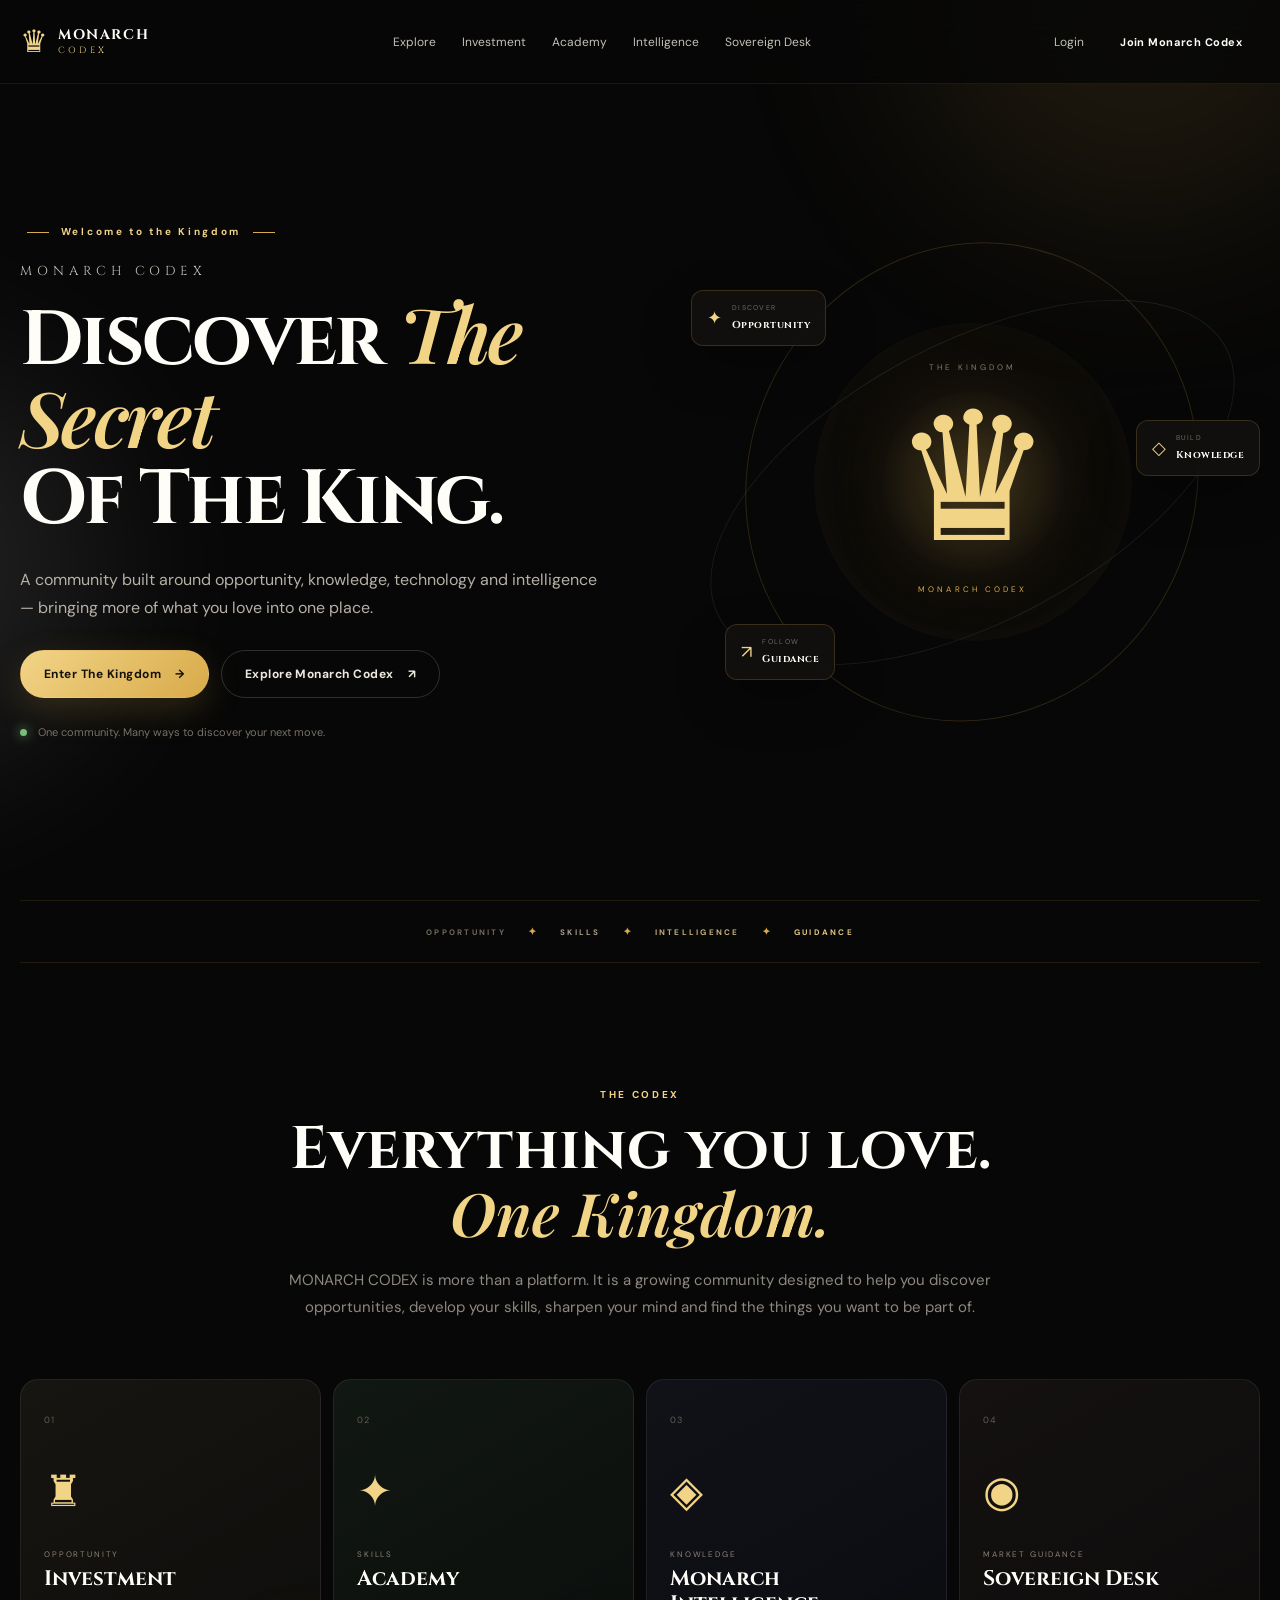
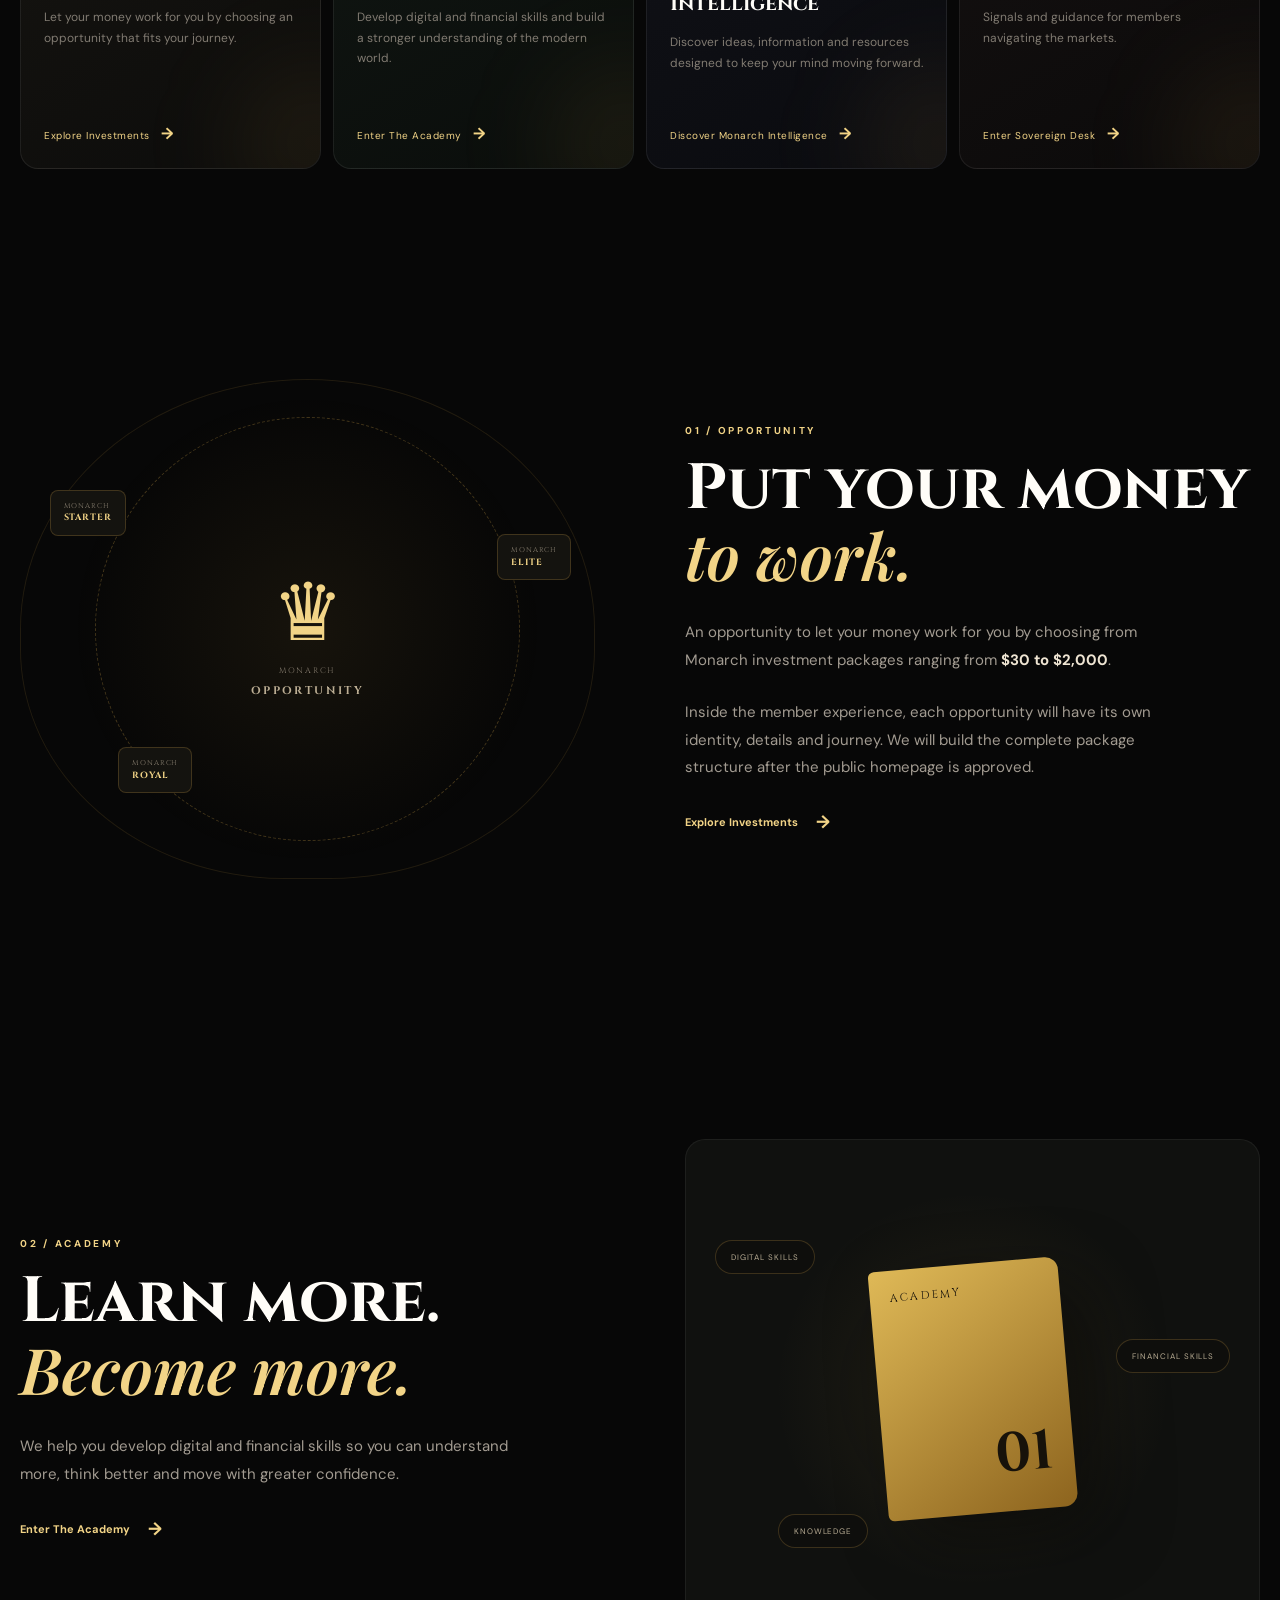
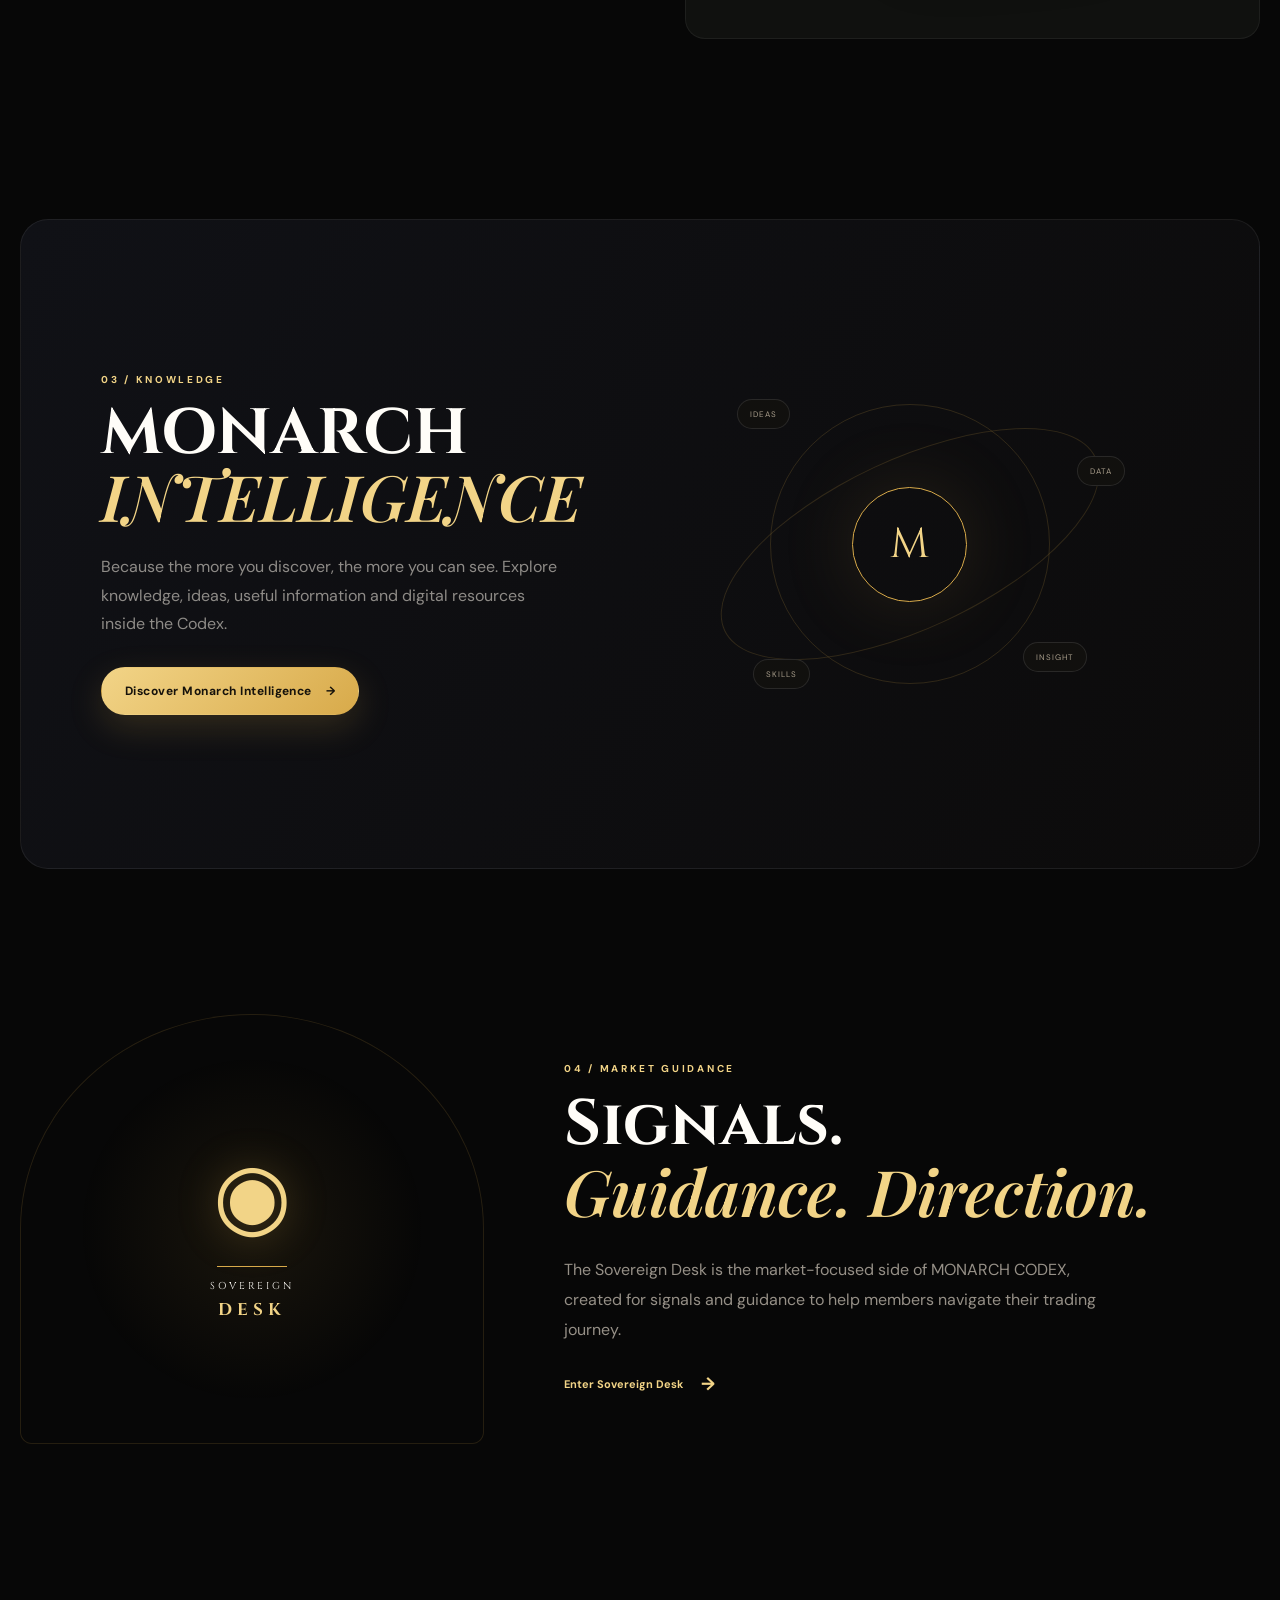
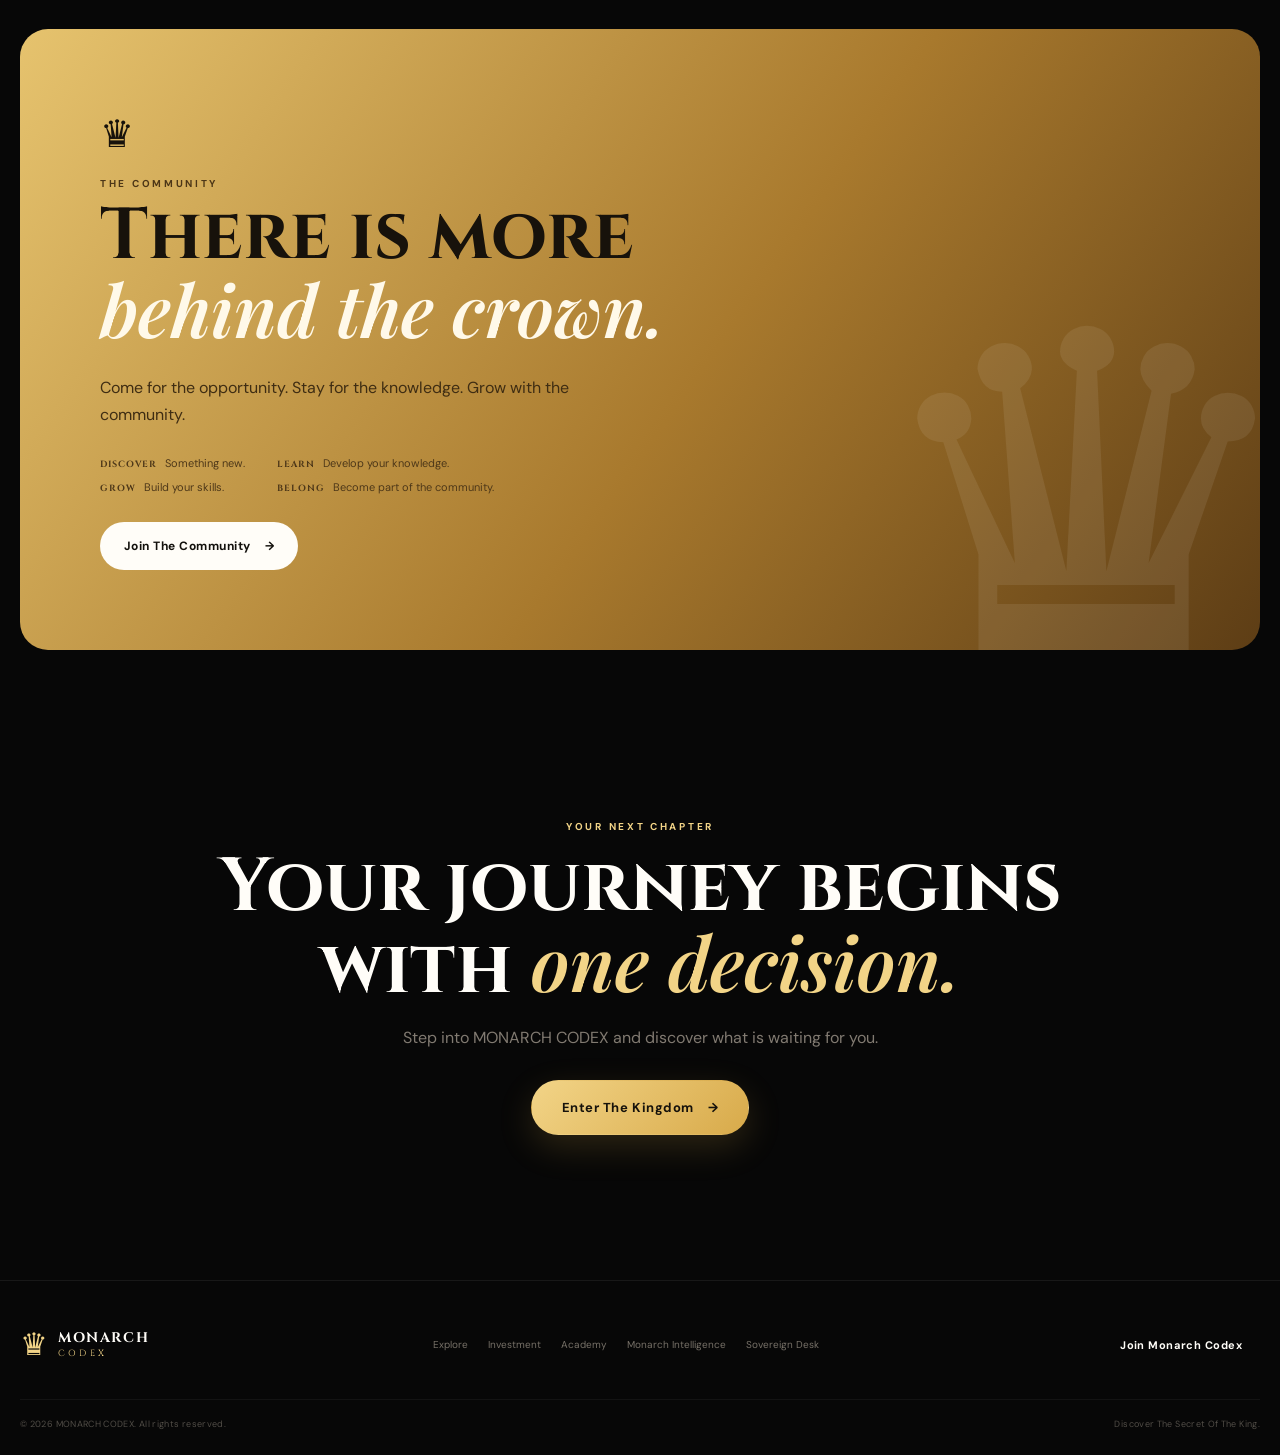
==== commit d7a98285: "Place kingdom pillar strip in homepage" ====
--- a/index.html
+++ b/index.html
@@ -77,6 +77,8 @@
       </div>
     </section>
 
+    <div class="kingdom-strip section-shell reveal" aria-label="MONARCH CODEX pillars"><span>OPPORTUNITY</span><i>✦</i><span>SKILLS</span><i>✦</i><span>INTELLIGENCE</span><i>✦</i><span>GUIDANCE</span></div>
+
     <section class="intro section-shell reveal" id="ecosystem">
       <div class="section-heading centered">
         <p class="eyebrow">THE CODEX</p>
--- a/css/style.css
+++ b/css/style.css
@@ -28,6 +28,7 @@
 .hero-art{height:620px;position:relative;display:grid;place-items:center}.crown-stage{width:min(430px,80vw);aspect-ratio:1;position:relative;border-radius:50%;display:grid;place-items:center}.crown-halo{position:absolute;inset:13%;border-radius:50%;background:radial-gradient(circle,rgba(216,170,74,.2),rgba(216,170,74,.04) 42%,transparent 68%);box-shadow:inset 0 0 80px rgba(216,170,74,.08)}.crown-mark{font-size:180px;color:var(--gold-light);filter:drop-shadow(0 0 45px rgba(216,170,74,.28));transform:translateY(-4px)}.orbit{position:absolute;border:1px solid rgba(216,170,74,.18);border-radius:50%}.orbit-one{width:78%;height:78%;transform:rotate(22deg)}.orbit-two{width:100%;height:45%;transform:rotate(-28deg);border-color:rgba(255,255,255,.08)}
 .stage-label{position:absolute;font-size:8px;letter-spacing:.38em;color:#847b6d}.stage-label-top{top:22%;left:50%;transform:translateX(-50%)}.stage-label-bottom{bottom:24%;left:50%;transform:translateX(-50%);color:var(--gold)}
 .floating-card{position:absolute;background:rgba(20,19,16,.78);border:1px solid rgba(216,170,74,.2);backdrop-filter:blur(12px);padding:12px 15px;display:flex;gap:10px;align-items:center;border-radius:12px;box-shadow:0 20px 50px rgba(0,0,0,.3)}.floating-card>span{color:var(--gold-light);font-size:18px}.floating-card small{display:block;color:#716b61;font-size:7px;letter-spacing:.18em}.floating-card b{font-family:Cinzel,serif;font-size:10px;letter-spacing:.05em}.card-opportunity{top:19%;left:1%}.card-knowledge{right:0;top:40%}.card-guidance{bottom:18%;left:7%}
+.kingdom-strip{display:flex;align-items:center;justify-content:center;gap:22px;padding:24px 0;border-top:1px solid rgba(216,170,74,.12);border-bottom:1px solid rgba(216,170,74,.12);color:#71695e;font-size:8px;font-weight:700;letter-spacing:.28em}.kingdom-strip i{font-style:normal;color:var(--gold);font-size:10px}.kingdom-strip span:nth-of-type(2){color:#aaa08e}.kingdom-strip span:nth-of-type(3){color:#c5b07c}.kingdom-strip span:nth-of-type(4){color:#e1c77f}
 .intro{padding:125px 0 80px}.section-heading.centered{text-align:center;max-width:780px;margin:auto}.section-heading h2{font-family:Cinzel,serif;font-size:clamp(36px,5vw,60px);line-height:1.05;margin:17px 0}.section-heading>p:last-child{color:#8e887f;line-height:1.8;font-size:15px}
 .ecosystem-grid{display:grid;grid-template-columns:repeat(4,1fr);gap:12px;margin-top:58px}.ecosystem-card{min-height:390px;padding:27px 23px;position:relative;overflow:hidden;border:1px solid rgba(255,255,255,.08);background:linear-gradient(150deg,#171511,#0c0c0b);border-radius:18px;transition:.3s}.ecosystem-card:hover{transform:translateY(-7px);border-color:rgba(216,170,74,.4)}.ecosystem-card:after{content:"";position:absolute;width:170px;height:170px;border-radius:50%;background:rgba(216,170,74,.08);filter:blur(45px);right:-80px;bottom:-60px}.card-number{font-size:9px;color:#625d54;letter-spacing:.15em}.card-icon{display:block;font-size:43px;color:var(--gold-light);margin:35px 0 30px}.ecosystem-card p{font-size:8px;letter-spacing:.23em;color:#8c8375}.ecosystem-card h3{font-family:Cinzel,serif;font-size:21px;margin:8px 0 15px;line-height:1.2}.card-description{display:block;color:#817b72;font-size:12px;line-height:1.7}.card-link{position:absolute;bottom:24px;font-size:10px;color:var(--gold-light);letter-spacing:.05em}.card-link b{font-size:16px;margin-left:8px}.card-academy{background:linear-gradient(150deg,#111713,#0a0d0b)}.card-intel{background:linear-gradient(150deg,#111218,#0a0b0f)}.card-sovereign{background:linear-gradient(150deg,#151111,#0b0a0a)}
 .feature-section{display:grid;grid-template-columns:1fr 1fr;align-items:center;gap:90px;padding:130px 0}.feature-reverse .feature-visual{order:2}.feature-reverse .feature-copy{order:1}.feature-copy .eyebrow{margin-bottom:20px}.feature-copy h2{font-family:Cinzel,serif;font-size:clamp(40px,5vw,66px);line-height:1.02}.feature-copy>p:not(.eyebrow){color:#a29b91;line-height:1.85;font-size:15px;margin-top:24px;max-width:510px}.feature-copy .muted{font-size:12px;color:#625d55;margin-top:12px}.feature-copy strong{color:#eee4d2}.text-link{display:inline-flex;align-items:center;gap:18px;color:var(--gold-light);font-size:11px;font-weight:700;margin-top:28px}.text-link span{font-size:18px;transition:.2s}.text-link:hover span{transform:translateX(5px)}
@@ -40,4 +41,4 @@
 .site-footer{border-top:1px solid rgba(255,255,255,.07);padding:45px 0 25px}.footer-main{display:flex;align-items:center;justify-content:space-between;gap:30px}.footer-links{display:flex;gap:20px;flex-wrap:wrap;justify-content:center}.footer-links a{font-size:10px;color:#777168}.footer-links a:hover{color:var(--gold-light)}.footer-bottom{border-top:1px solid rgba(255,255,255,.05);margin-top:35px;padding-top:18px;display:flex;justify-content:space-between;font-size:9px;color:#514d47;letter-spacing:.04em}
 .reveal{opacity:0;transform:translateY(22px);transition:opacity .7s ease,transform .7s ease}.reveal.visible{opacity:1;transform:none}.reveal-delay{transition-delay:.12s}@keyframes spin{to{transform:rotate(360deg)}}
 @media(max-width:1050px){.desktop-nav{display:none}.menu-toggle{display:block}.header-actions{margin-left:auto}.mobile-menu{position:fixed;top:84px;left:0;right:0;background:rgba(8,8,8,.97);padding:24px 20px 30px;display:flex;flex-direction:column;gap:18px;transform:translateY(-120%);transition:.3s;z-index:49;border-bottom:1px solid rgba(216,170,74,.2)}.mobile-menu.open{transform:none}.mobile-menu a:not(.button){font-family:Cinzel,serif;font-size:13px;color:#c8c1b7;padding:8px 0}.mobile-menu .button{margin-top:6px}.hero{grid-template-columns:1fr;min-height:auto;padding-top:90px}.hero-copy{text-align:center}.hero .eyebrow{justify-content:center}.hero-text{margin-left:auto;margin-right:auto}.hero-actions{justify-content:center}.hero-note{margin-bottom:10px}.hero-art{height:510px}.ecosystem-grid{grid-template-columns:repeat(2,1fr)}.feature-section,.intelligence-band,.sovereign-section{grid-template-columns:1fr;gap:45px}.feature-reverse .feature-visual{order:1}.feature-reverse .feature-copy{order:2}.feature-copy{text-align:center}.feature-copy>p:not(.eyebrow){margin-left:auto;margin-right:auto}.text-link{justify-content:center}.intelligence-band{padding:55px}.intel-copy{text-align:center}.intel-copy>p:not(.eyebrow){margin-left:auto;margin-right:auto}.sovereign-copy{text-align:center}.sovereign-copy>p:not(.eyebrow){margin-left:auto;margin-right:auto}.sovereign-mark{height:380px}}
-@media(max-width:650px){.section-shell{width:min(calc(100% - 28px),var(--max))}.site-header{height:72px;padding:0 14px}.mobile-menu{top:72px}.header-actions .login-link{display:none}.header-actions .button{display:none}.brand-crown{font-size:27px}.hero{padding-top:65px}.hero h1{font-size:43px}.hero-text{font-size:14px}.hero-art{height:420px}.crown-mark{font-size:120px}.floating-card{padding:9px 11px}.floating-card b{font-size:8px}.card-opportunity{left:0}.card-knowledge{right:0}.card-guidance{left:2%;bottom:12%}.intro{padding-top:85px}.ecosystem-grid{grid-template-columns:1fr}.ecosystem-card{min-height:330px}.feature-section{padding:90px 0;gap:35px}.feature-visual{height:390px}.intelligence-band{padding:45px 25px;min-height:720px}.intel-visual{height:340px}.orbit-a{width:220px;height:220px}.orbit-b{width:300px;height:130px}.node-a{left:4%}.node-b{right:0}.node-c{left:4%}.node-d{right:2%}.sovereign-section{padding:95px 0;gap:40px}.sovereign-mark{height:330px}.community-section{padding-bottom:90px}.community-panel{padding:45px 28px;min-height:600px}.community-points{grid-template-columns:1fr;gap:11px}.community-panel:after{font-size:300px;right:-30px;bottom:-70px}.final-cta{padding-bottom:100px}.footer-main{flex-direction:column}.footer-bottom{flex-direction:column;gap:10px;text-align:center}}
+@media(max-width:650px){.kingdom-strip{gap:9px;justify-content:space-between;font-size:6px;letter-spacing:.14em}.kingdom-strip i{font-size:7px}.section-shell{width:min(calc(100% - 28px),var(--max))}.site-header{height:72px;padding:0 14px}.mobile-menu{top:72px}.header-actions .login-link{display:none}.header-actions .button{display:none}.brand-crown{font-size:27px}.hero{padding-top:65px}.hero h1{font-size:43px}.hero-text{font-size:14px}.hero-art{height:420px}.crown-mark{font-size:120px}.floating-card{padding:9px 11px}.floating-card b{font-size:8px}.card-opportunity{left:0}.card-knowledge{right:0}.card-guidance{left:2%;bottom:12%}.intro{padding-top:85px}.ecosystem-grid{grid-template-columns:1fr}.ecosystem-card{min-height:330px}.feature-section{padding:90px 0;gap:35px}.feature-visual{height:390px}.intelligence-band{padding:45px 25px;min-height:720px}.intel-visual{height:340px}.orbit-a{width:220px;height:220px}.orbit-b{width:300px;height:130px}.node-a{left:4%}.node-b{right:0}.node-c{left:4%}.node-d{right:2%}.sovereign-section{padding:95px 0;gap:40px}.sovereign-mark{height:330px}.community-section{padding-bottom:90px}.community-panel{padding:45px 28px;min-height:600px}.community-points{grid-template-columns:1fr;gap:11px}.community-panel:after{font-size:300px;right:-30px;bottom:-70px}.final-cta{padding-bottom:100px}.footer-main{flex-direction:column}.footer-bottom{flex-direction:column;gap:10px;text-align:center}}
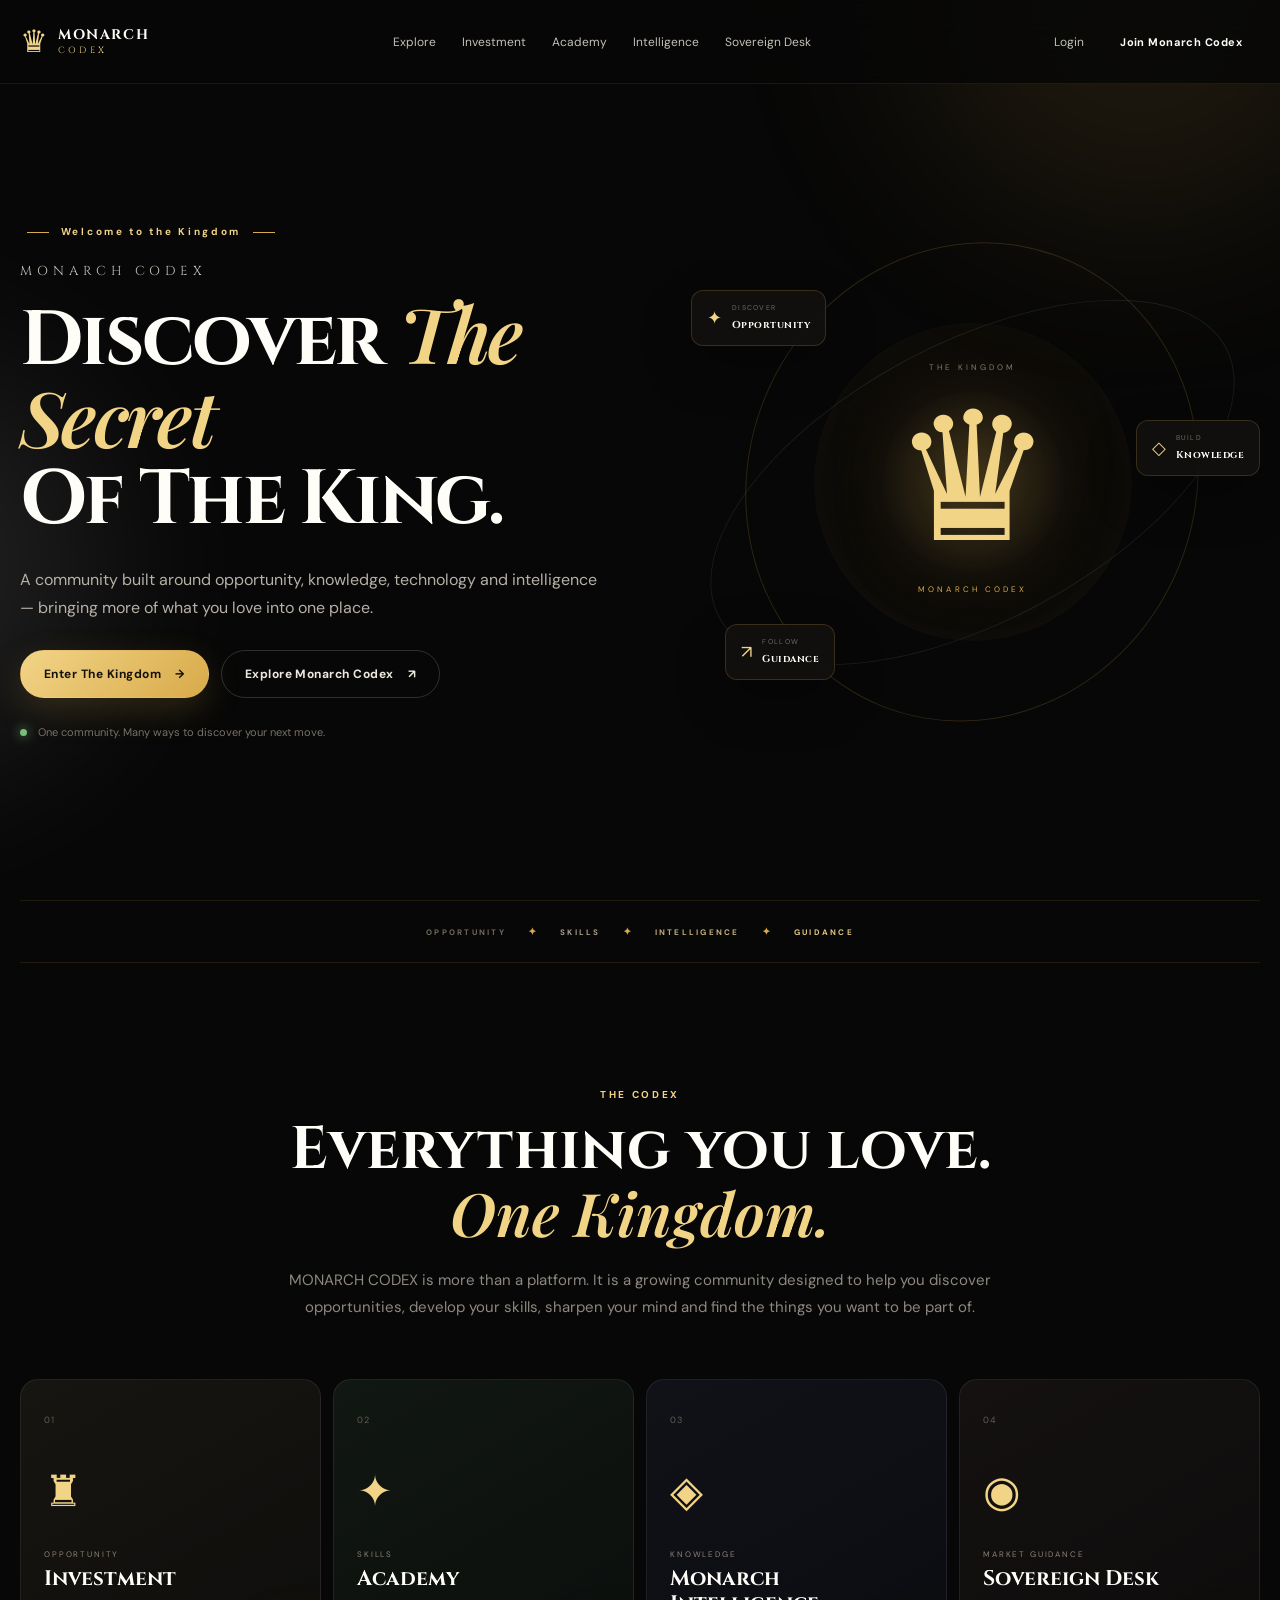
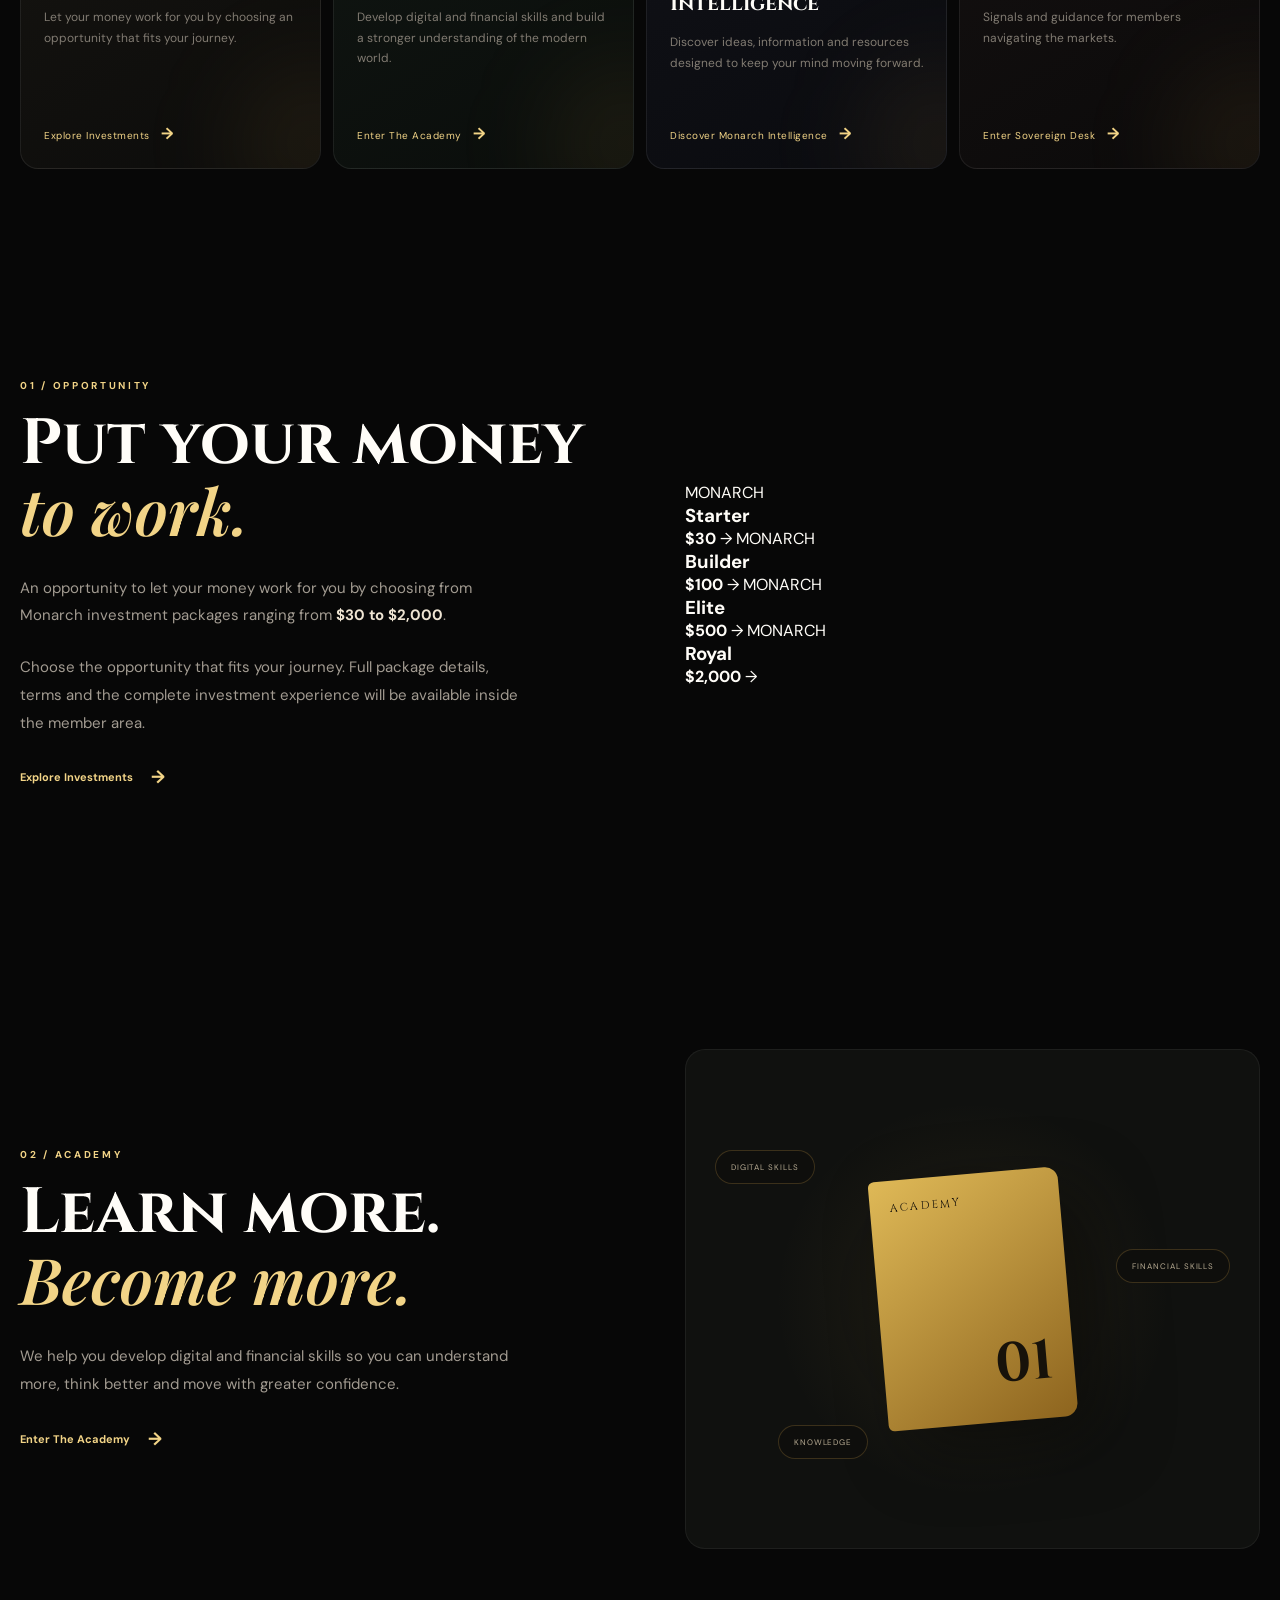
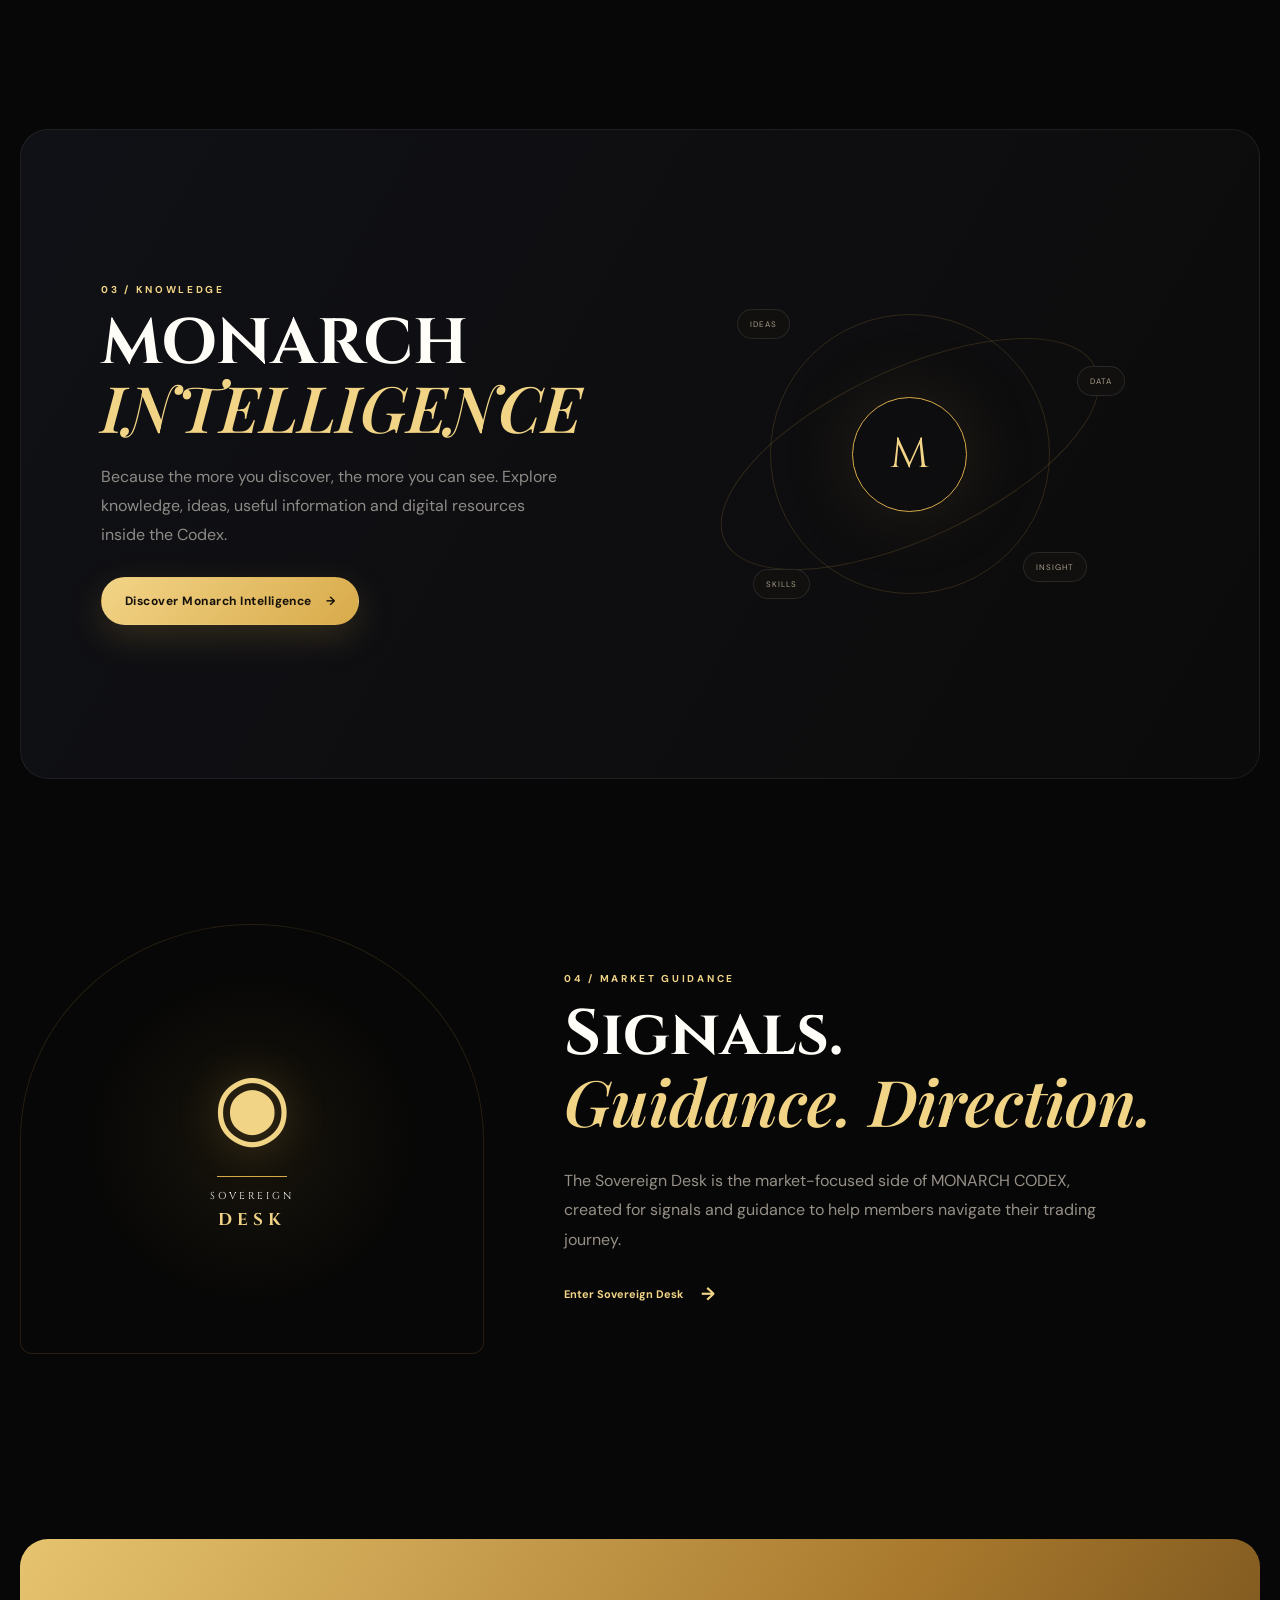
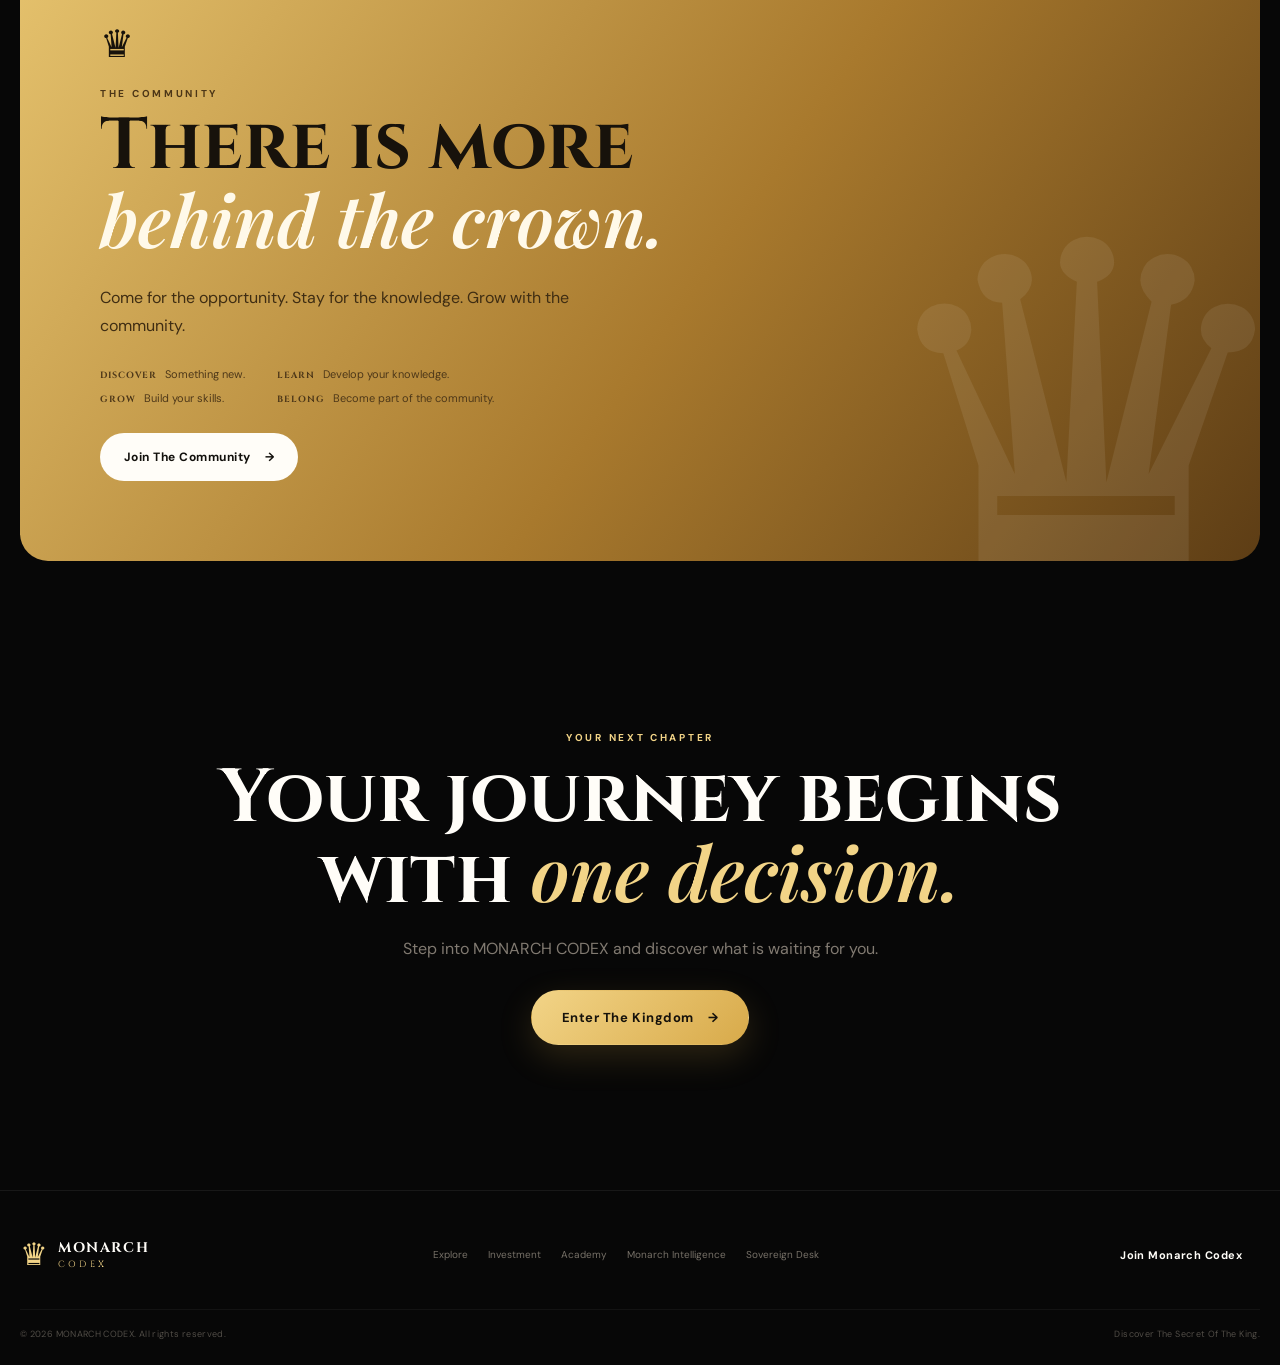
==== commit def7ea1b: "Show investment packages as cards" ====
--- a/index.html
+++ b/index.html
@@ -114,20 +114,40 @@
       </div>
     </section>
 
-    <section class="feature-section section-shell" id="investment">
-      <div class="feature-visual investment-visual reveal">
-        <div class="visual-ring"></div>
-        <div class="visual-center"><span>♛</span><small>MONARCH</small><strong>OPPORTUNITY</strong></div>
-        <div class="mini-package package-one">MONARCH<br><b>STARTER</b></div>
-        <div class="mini-package package-two">MONARCH<br><b>ELITE</b></div>
-        <div class="mini-package package-three">MONARCH<br><b>ROYAL</b></div>
-      </div>
-      <div class="feature-copy reveal reveal-delay">
+    <section class="feature-section section-shell investment-feature" id="investment">
+      <div class="feature-copy reveal">
         <p class="eyebrow">01 / OPPORTUNITY</p>
         <h2>Put your money<br><em>to work.</em></h2>
         <p>An opportunity to let your money work for you by choosing from Monarch investment packages ranging from <strong>$30 to $2,000</strong>.</p>
-        <p class="muted">Inside the member experience, each opportunity will have its own identity, details and journey. We will build the complete package structure after the public homepage is approved.</p>
+        <p class="muted">Choose the opportunity that fits your journey. Full package details, terms and the complete investment experience will be available inside the member area.</p>
         <a class="text-link" href="register.html">Explore Investments <span>→</span></a>
+      </div>
+
+      <div class="investment-packages reveal reveal-delay" aria-label="Monarch investment packages">
+        <a class="investment-card" href="register.html">
+          <span class="package-tag">MONARCH</span>
+          <h3>Starter</h3>
+          <strong>$30</strong>
+          <span class="package-arrow">→</span>
+        </a>
+        <a class="investment-card" href="register.html">
+          <span class="package-tag">MONARCH</span>
+          <h3>Builder</h3>
+          <strong>$100</strong>
+          <span class="package-arrow">→</span>
+        </a>
+        <a class="investment-card featured" href="register.html">
+          <span class="package-tag">MONARCH</span>
+          <h3>Elite</h3>
+          <strong>$500</strong>
+          <span class="package-arrow">→</span>
+        </a>
+        <a class="investment-card" href="register.html">
+          <span class="package-tag">MONARCH</span>
+          <h3>Royal</h3>
+          <strong>$2,000</strong>
+          <span class="package-arrow">→</span>
+        </a>
       </div>
     </section>
 
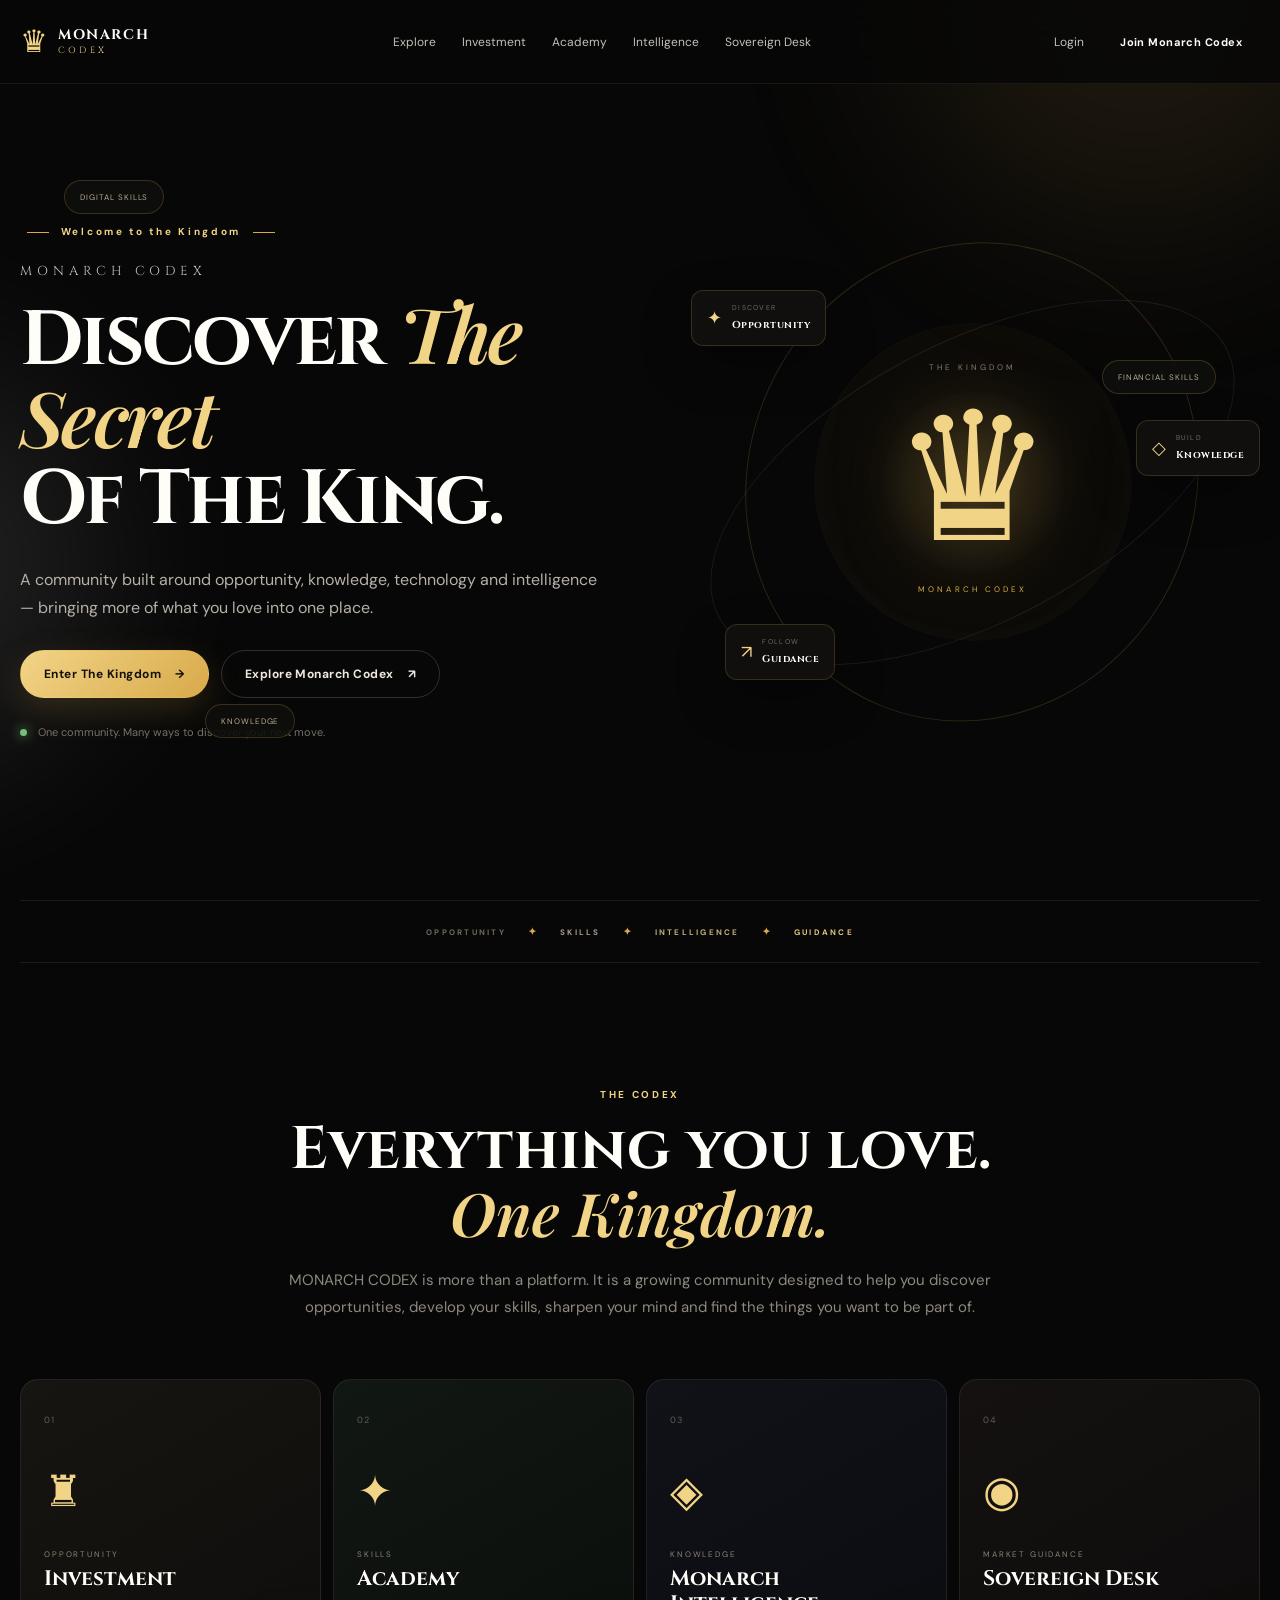
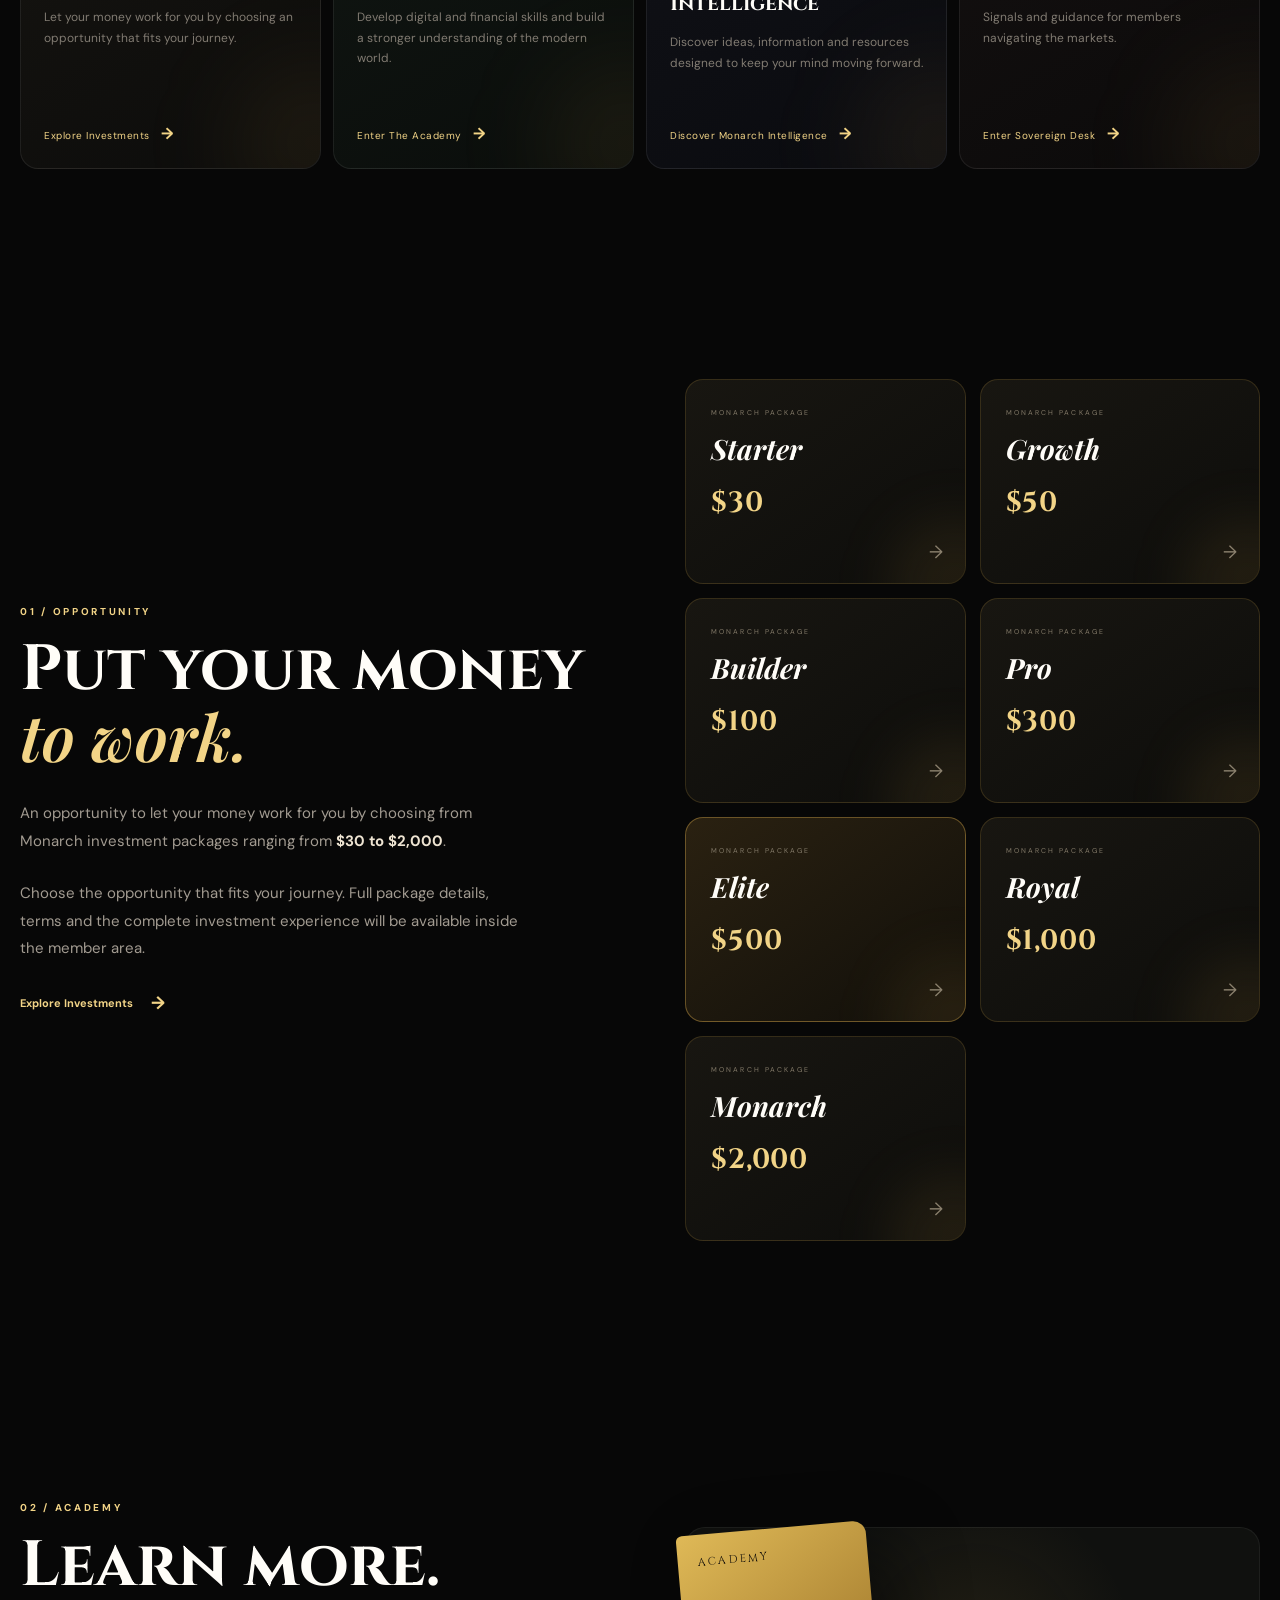
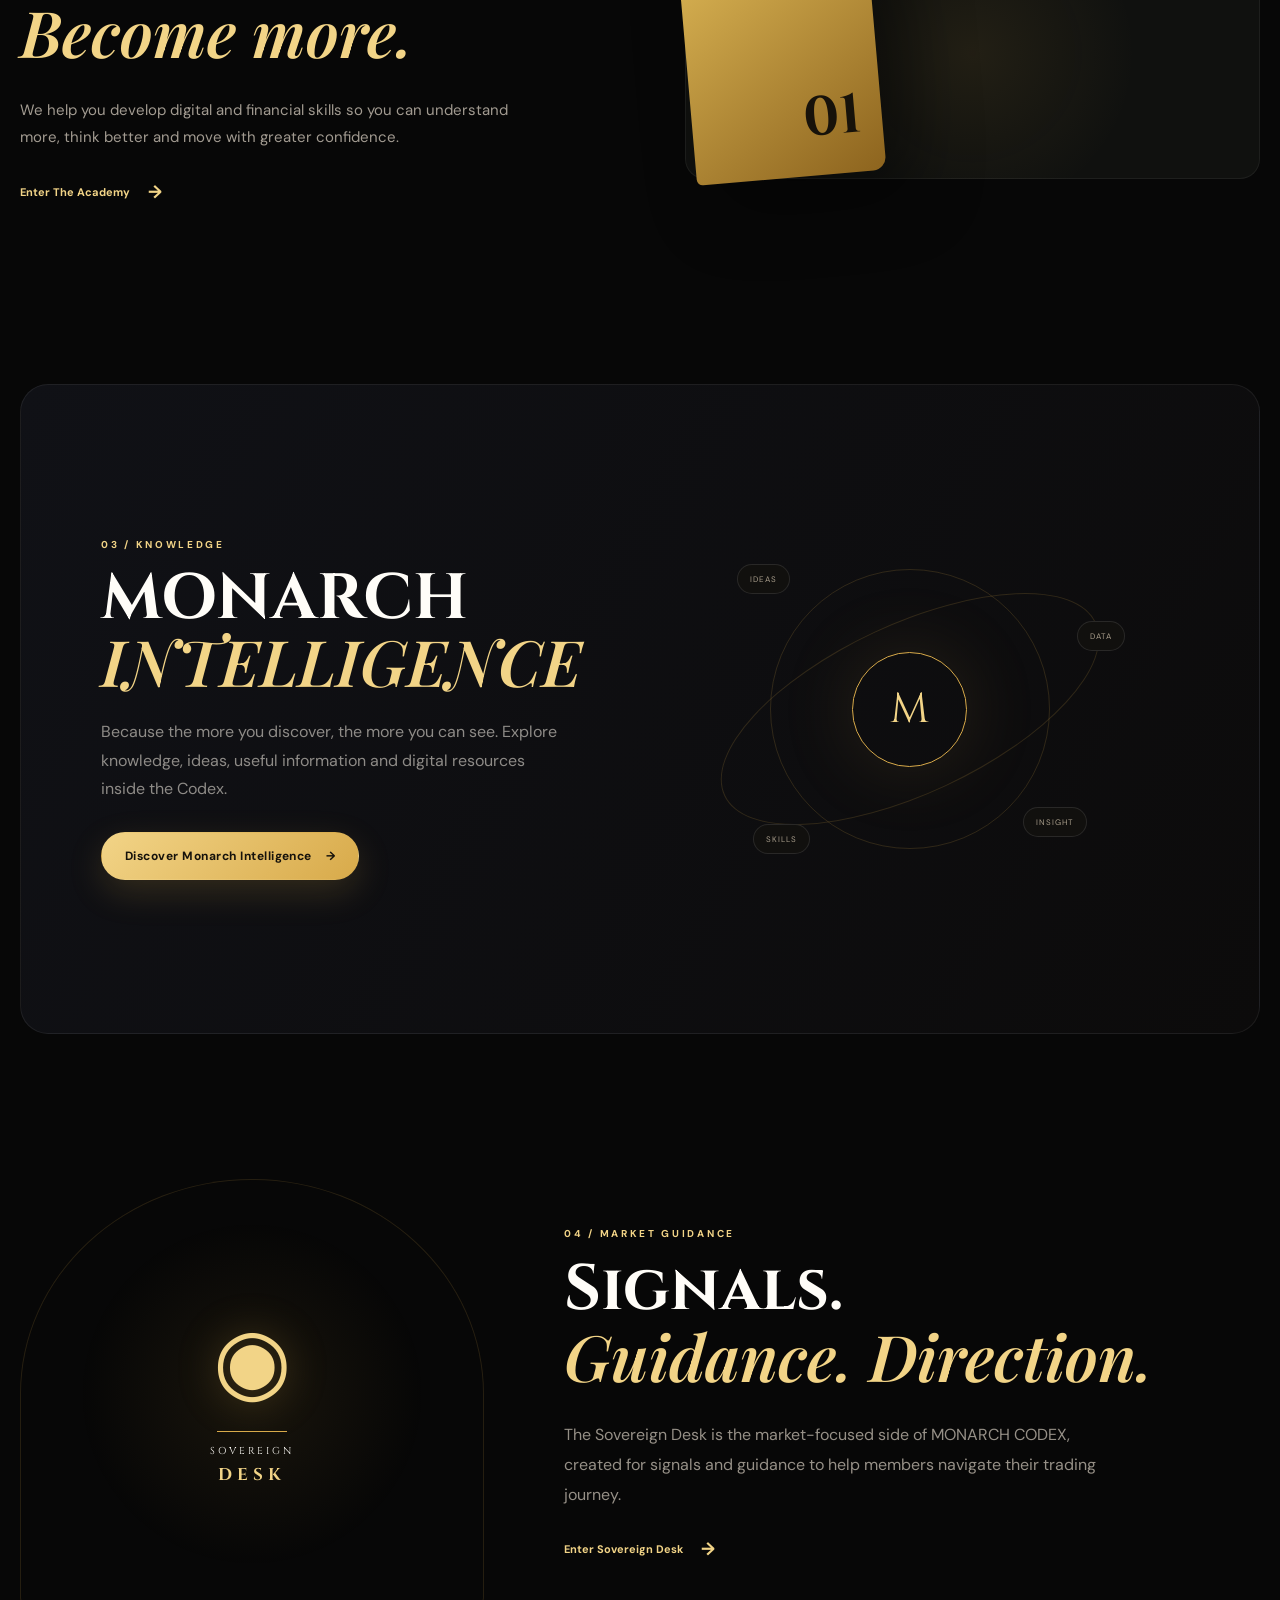
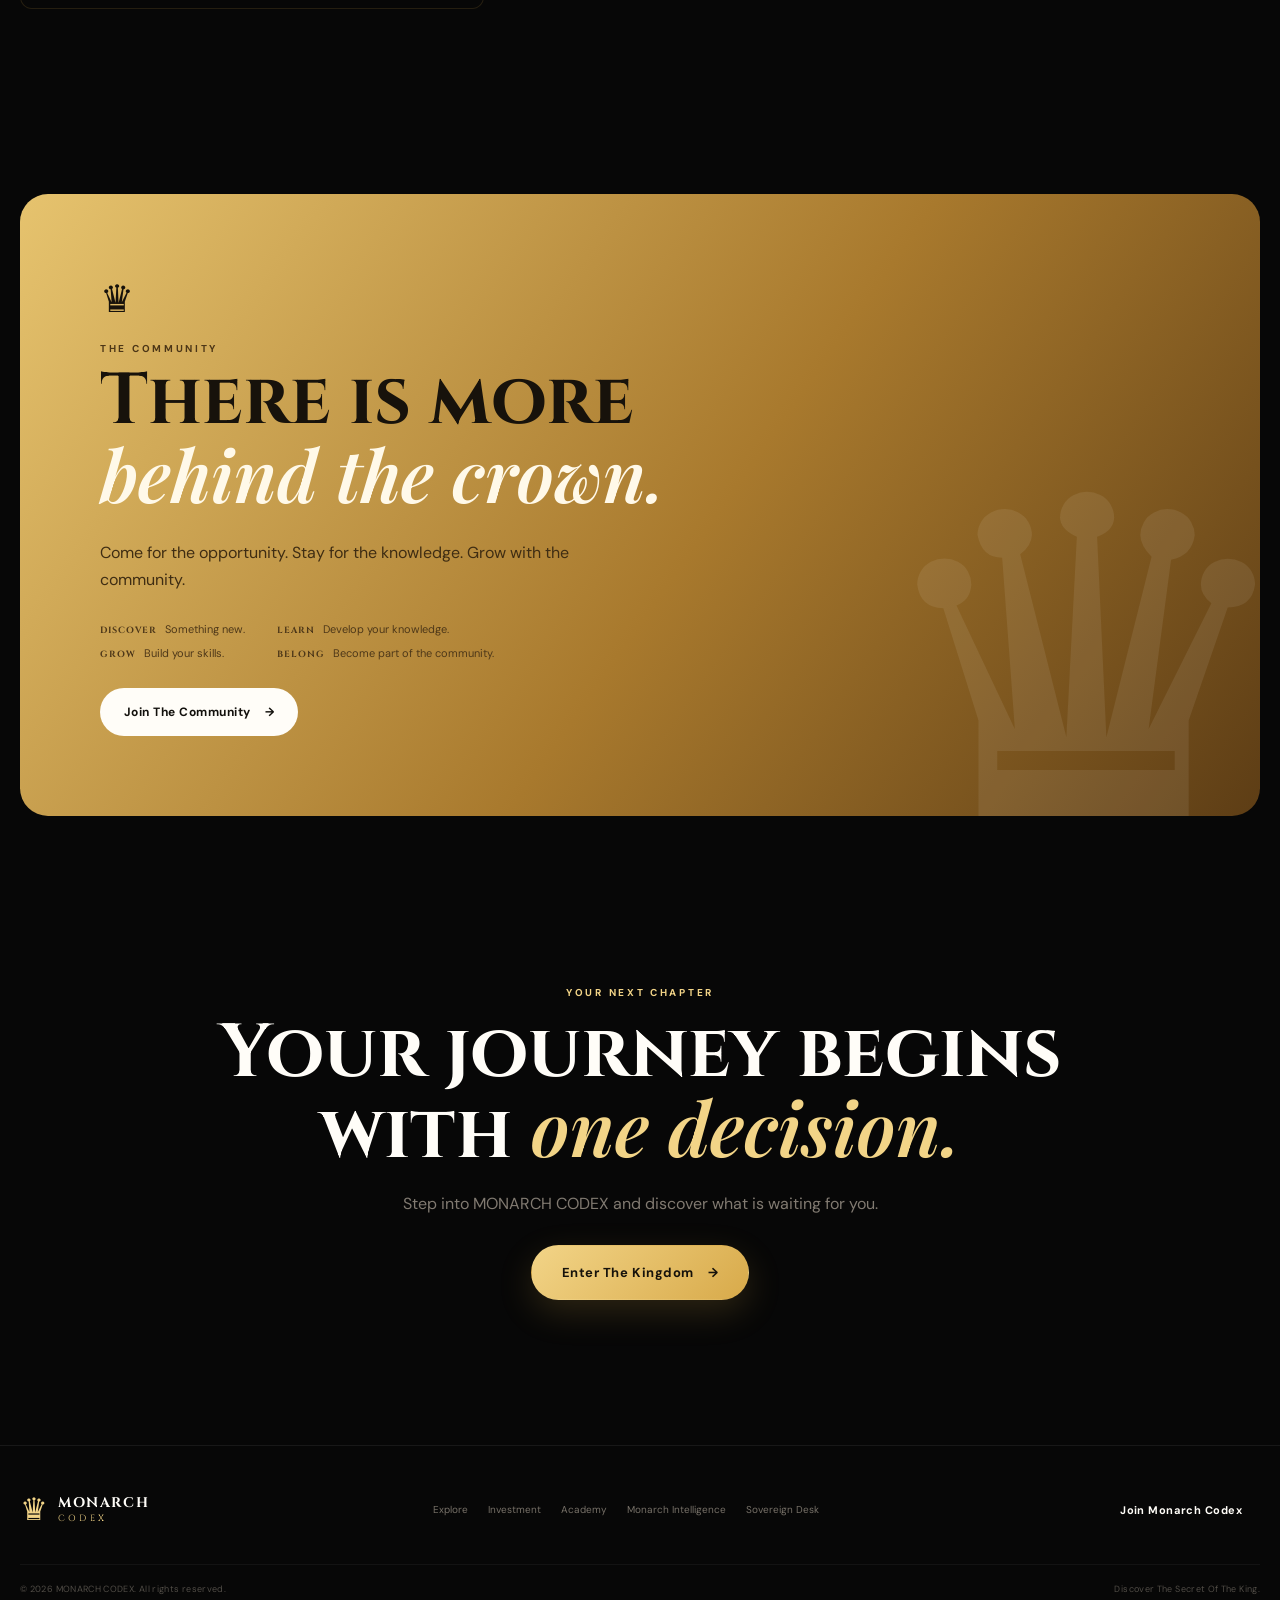
==== commit bfcf5a08: "Update investment package cards" ====
--- a/index.html
+++ b/index.html
@@ -124,31 +124,13 @@
       </div>
 
       <div class="investment-packages reveal reveal-delay" aria-label="Monarch investment packages">
-        <a class="investment-card" href="register.html">
-          <span class="package-tag">MONARCH</span>
-          <h3>Starter</h3>
-          <strong>$30</strong>
-          <span class="package-arrow">→</span>
-        </a>
-        <a class="investment-card" href="register.html">
-          <span class="package-tag">MONARCH</span>
-          <h3>Builder</h3>
-          <strong>$100</strong>
-          <span class="package-arrow">→</span>
-        </a>
-        <a class="investment-card featured" href="register.html">
-          <span class="package-tag">MONARCH</span>
-          <h3>Elite</h3>
-          <strong>$500</strong>
-          <span class="package-arrow">→</span>
-        </a>
-        <a class="investment-card" href="register.html">
-          <span class="package-tag">MONARCH</span>
-          <h3>Royal</h3>
-          <strong>$2,000</strong>
-          <span class="package-arrow">→</span>
-        </a>
-      </div>
+        <a class="investment-card" href="register.html"><span class="package-tag">MONARCH PACKAGE</span><h3>Starter</h3><strong>$30</strong><span class="package-arrow">→</span></a>
+        <a class="investment-card" href="register.html"><span class="package-tag">MONARCH PACKAGE</span><h3>Growth</h3><strong>$50</strong><span class="package-arrow">→</span></a>
+        <a class="investment-card" href="register.html"><span class="package-tag">MONARCH PACKAGE</span><h3>Builder</h3><strong>$100</strong><span class="package-arrow">→</span></a>
+        <a class="investment-card" href="register.html"><span class="package-tag">MONARCH PACKAGE</span><h3>Pro</h3><strong>$300</strong><span class="package-arrow">→</span></a>
+        <a class="investment-card featured" href="register.html"><span class="package-tag">MONARCH PACKAGE</span><h3>Elite</h3><strong>$500</strong><span class="package-arrow">→</span></a>
+        <a class="investment-card" href="register.html"><span class="package-tag">MONARCH PACKAGE</span><h3>Royal</h3><strong>$1,000</strong><span class="package-arrow">→</span></a>
+        <a class="investment-card investment-card-wide" href="register.html"><span class="package-tag">MONARCH PACKAGE</span><h3>Monarch</h3><strong>$2,000</strong><span class="package-arrow">→</span></a></div>
     </section>
 
     <section class="feature-section feature-reverse section-shell" id="academy">
--- a/css/style.css
+++ b/css/style.css
@@ -32,7 +32,7 @@
 .intro{padding:125px 0 80px}.section-heading.centered{text-align:center;max-width:780px;margin:auto}.section-heading h2{font-family:Cinzel,serif;font-size:clamp(36px,5vw,60px);line-height:1.05;margin:17px 0}.section-heading>p:last-child{color:#8e887f;line-height:1.8;font-size:15px}
 .ecosystem-grid{display:grid;grid-template-columns:repeat(4,1fr);gap:12px;margin-top:58px}.ecosystem-card{min-height:390px;padding:27px 23px;position:relative;overflow:hidden;border:1px solid rgba(255,255,255,.08);background:linear-gradient(150deg,#171511,#0c0c0b);border-radius:18px;transition:.3s}.ecosystem-card:hover{transform:translateY(-7px);border-color:rgba(216,170,74,.4)}.ecosystem-card:after{content:"";position:absolute;width:170px;height:170px;border-radius:50%;background:rgba(216,170,74,.08);filter:blur(45px);right:-80px;bottom:-60px}.card-number{font-size:9px;color:#625d54;letter-spacing:.15em}.card-icon{display:block;font-size:43px;color:var(--gold-light);margin:35px 0 30px}.ecosystem-card p{font-size:8px;letter-spacing:.23em;color:#8c8375}.ecosystem-card h3{font-family:Cinzel,serif;font-size:21px;margin:8px 0 15px;line-height:1.2}.card-description{display:block;color:#817b72;font-size:12px;line-height:1.7}.card-link{position:absolute;bottom:24px;font-size:10px;color:var(--gold-light);letter-spacing:.05em}.card-link b{font-size:16px;margin-left:8px}.card-academy{background:linear-gradient(150deg,#111713,#0a0d0b)}.card-intel{background:linear-gradient(150deg,#111218,#0a0b0f)}.card-sovereign{background:linear-gradient(150deg,#151111,#0b0a0a)}
 .feature-section{display:grid;grid-template-columns:1fr 1fr;align-items:center;gap:90px;padding:130px 0}.feature-reverse .feature-visual{order:2}.feature-reverse .feature-copy{order:1}.feature-copy .eyebrow{margin-bottom:20px}.feature-copy h2{font-family:Cinzel,serif;font-size:clamp(40px,5vw,66px);line-height:1.02}.feature-copy>p:not(.eyebrow){color:#a29b91;line-height:1.85;font-size:15px;margin-top:24px;max-width:510px}.feature-copy .muted{font-size:12px;color:#625d55;margin-top:12px}.feature-copy strong{color:#eee4d2}.text-link{display:inline-flex;align-items:center;gap:18px;color:var(--gold-light);font-size:11px;font-weight:700;margin-top:28px}.text-link span{font-size:18px;transition:.2s}.text-link:hover span{transform:translateX(5px)}
-.feature-visual{height:500px;position:relative;display:grid;place-items:center}.investment-visual{border:1px solid rgba(216,170,74,.12);border-radius:50% 50% 46% 46%;background:radial-gradient(circle,rgba(216,170,74,.08),transparent 62%);overflow:visible}.visual-ring{position:absolute;width:74%;aspect-ratio:1;border:1px dashed rgba(216,170,74,.28);border-radius:50%;animation:spin 22s linear infinite}.visual-center{text-align:center;z-index:2}.visual-center span{font-size:80px;color:var(--gold-light);display:block}.visual-center small,.visual-center strong{display:block;font-family:Cinzel,serif;letter-spacing:.22em}.visual-center small{font-size:8px;color:#81786b}.visual-center strong{font-size:11px;color:#bcae94;margin-top:7px}.mini-package{position:absolute;background:#14130f;border:1px solid rgba(216,170,74,.22);padding:10px 13px;border-radius:8px;font-family:Cinzel,serif;font-size:7px;letter-spacing:.12em;line-height:1.5;color:#887f70}.mini-package b{color:var(--gold-light);font-size:9px}.package-one{left:5%;top:22%}.package-two{right:4%;top:31%}.package-three{left:17%;bottom:17%}
+.investment-feature{align-items:center}.investment-packages{display:grid;grid-template-columns:repeat(2,1fr);gap:14px;min-height:430px}.investment-card{position:relative;min-height:205px;padding:28px 25px;border:1px solid rgba(216,170,74,.18);border-radius:18px;background:linear-gradient(145deg,#181611,#0d0d0b);overflow:hidden;transition:transform .3s,border-color .3s,box-shadow .3s}.investment-card:before{content:"";position:absolute;width:130px;height:130px;border-radius:50%;right:-55px;bottom:-65px;background:rgba(216,170,74,.1);filter:blur(28px)}.investment-card:hover{transform:translateY(-6px);border-color:rgba(216,170,74,.55);box-shadow:0 20px 45px rgba(0,0,0,.3)}.investment-card.featured{background:linear-gradient(145deg,#2a2111,#110f0a);border-color:rgba(216,170,74,.42)}.package-tag{display:block;font-size:7px;letter-spacing:.3em;color:#827968;margin-bottom:13px}.investment-card h3{font-family:"Playfair Display",serif;font-style:italic;font-size:28px;color:var(--white);margin-bottom:17px}.investment-card strong{font-family:Cinzel,serif;font-size:28px;color:var(--gold-light);letter-spacing:.03em}.package-arrow{position:absolute;right:22px;bottom:19px;font-size:18px;color:#8b816e;transition:.25s}.investment-card:hover .package-arrow{color:var(--gold-light);transform:translateX(4px)}
 .academy-visual{border-radius:20px;background:radial-gradient(circle at 50% 50%,rgba(216,170,74,.09),transparent 52%),#10110f;border:1px solid rgba(255,255,255,.06)}.book{width:190px;height:250px;background:linear-gradient(145deg,#dfb957,#8d641e);color:#17120a;border-radius:6px 13px 13px 6px;box-shadow:25px 25px 70px rgba(0,0,0,.4);display:flex;flex-direction:column;justify-content:space-between;padding:20px;font-family:Cinzel,serif;transform:rotate(-5deg)}.book span{font-size:11px;letter-spacing:.2em}.book b{font-size:55px;align-self:flex-end}.skill-pill{position:absolute;background:rgba(15,15,13,.9);border:1px solid rgba(216,170,74,.22);padding:11px 15px;border-radius:999px;font-size:8px;letter-spacing:.12em;color:#b6aa92}.pill-one{top:20%;left:5%}.pill-two{right:5%;top:40%}.pill-three{left:16%;bottom:18%}
 .intelligence-band{margin-top:50px;min-height:650px;border:1px solid rgba(255,255,255,.07);border-radius:28px;padding:80px;display:grid;grid-template-columns:1fr 1fr;align-items:center;overflow:hidden;position:relative;background:linear-gradient(120deg,#101116,#0c0b0b)}.intel-copy h2{font-family:Cinzel,serif;font-size:clamp(44px,5vw,70px);line-height:.96;margin:18px 0}.intel-copy>p:not(.eyebrow){color:#8e8b87;line-height:1.8;max-width:460px;margin-bottom:28px}.intel-visual{height:440px;position:relative;display:grid;place-items:center}.intel-core{width:115px;height:115px;border:1px solid var(--gold);border-radius:50%;display:grid;place-items:center;font-family:Cinzel,serif;font-size:42px;color:var(--gold-light);box-shadow:0 0 80px rgba(216,170,74,.13)}.intel-orbit{position:absolute;border:1px solid rgba(216,170,74,.17);border-radius:50%}.orbit-a{width:280px;height:280px}.orbit-b{width:410px;height:170px;transform:rotate(-25deg)}.intel-node{position:absolute;border:1px solid rgba(255,255,255,.1);background:#11100e;padding:9px 12px;border-radius:999px;font-size:8px;color:#a79c8a;letter-spacing:.13em}.node-a{top:17%;left:18%}.node-b{right:10%;top:30%}.node-c{bottom:17%;left:21%}.node-d{right:17%;bottom:21%}
 .sovereign-section{display:grid;grid-template-columns:.8fr 1.2fr;align-items:center;gap:80px;padding:145px 0}.sovereign-mark{height:430px;border:1px solid rgba(216,170,74,.15);border-radius:50% 50% 12px 12px;display:flex;flex-direction:column;justify-content:center;align-items:center;background:radial-gradient(circle,rgba(216,170,74,.09),transparent 55%)}.sovereign-eye{font-size:90px;color:var(--gold-light);text-shadow:0 0 45px rgba(216,170,74,.25)}.sovereign-line{width:70px;height:1px;background:var(--gold);margin:12px 0}.sovereign-mark span,.sovereign-mark b{font-family:Cinzel,serif;letter-spacing:.28em;font-size:10px}.sovereign-mark b{color:var(--gold-light);font-size:17px;margin-top:5px}.sovereign-copy h2{font-family:Cinzel,serif;font-size:clamp(43px,5vw,70px);line-height:1.02;margin-top:18px}.sovereign-copy>p:not(.eyebrow){color:#969087;line-height:1.85;max-width:560px;margin-top:24px}
@@ -41,4 +41,4 @@
 .site-footer{border-top:1px solid rgba(255,255,255,.07);padding:45px 0 25px}.footer-main{display:flex;align-items:center;justify-content:space-between;gap:30px}.footer-links{display:flex;gap:20px;flex-wrap:wrap;justify-content:center}.footer-links a{font-size:10px;color:#777168}.footer-links a:hover{color:var(--gold-light)}.footer-bottom{border-top:1px solid rgba(255,255,255,.05);margin-top:35px;padding-top:18px;display:flex;justify-content:space-between;font-size:9px;color:#514d47;letter-spacing:.04em}
 .reveal{opacity:0;transform:translateY(22px);transition:opacity .7s ease,transform .7s ease}.reveal.visible{opacity:1;transform:none}.reveal-delay{transition-delay:.12s}@keyframes spin{to{transform:rotate(360deg)}}
 @media(max-width:1050px){.desktop-nav{display:none}.menu-toggle{display:block}.header-actions{margin-left:auto}.mobile-menu{position:fixed;top:84px;left:0;right:0;background:rgba(8,8,8,.97);padding:24px 20px 30px;display:flex;flex-direction:column;gap:18px;transform:translateY(-120%);transition:.3s;z-index:49;border-bottom:1px solid rgba(216,170,74,.2)}.mobile-menu.open{transform:none}.mobile-menu a:not(.button){font-family:Cinzel,serif;font-size:13px;color:#c8c1b7;padding:8px 0}.mobile-menu .button{margin-top:6px}.hero{grid-template-columns:1fr;min-height:auto;padding-top:90px}.hero-copy{text-align:center}.hero .eyebrow{justify-content:center}.hero-text{margin-left:auto;margin-right:auto}.hero-actions{justify-content:center}.hero-note{margin-bottom:10px}.hero-art{height:510px}.ecosystem-grid{grid-template-columns:repeat(2,1fr)}.feature-section,.intelligence-band,.sovereign-section{grid-template-columns:1fr;gap:45px}.feature-reverse .feature-visual{order:1}.feature-reverse .feature-copy{order:2}.feature-copy{text-align:center}.feature-copy>p:not(.eyebrow){margin-left:auto;margin-right:auto}.text-link{justify-content:center}.intelligence-band{padding:55px}.intel-copy{text-align:center}.intel-copy>p:not(.eyebrow){margin-left:auto;margin-right:auto}.sovereign-copy{text-align:center}.sovereign-copy>p:not(.eyebrow){margin-left:auto;margin-right:auto}.sovereign-mark{height:380px}}
-@media(max-width:650px){.kingdom-strip{gap:9px;justify-content:space-between;font-size:6px;letter-spacing:.14em}.kingdom-strip i{font-size:7px}.section-shell{width:min(calc(100% - 28px),var(--max))}.site-header{height:72px;padding:0 14px}.mobile-menu{top:72px}.header-actions .login-link{display:none}.header-actions .button{display:none}.brand-crown{font-size:27px}.hero{padding-top:65px}.hero h1{font-size:43px}.hero-text{font-size:14px}.hero-art{height:420px}.crown-mark{font-size:120px}.floating-card{padding:9px 11px}.floating-card b{font-size:8px}.card-opportunity{left:0}.card-knowledge{right:0}.card-guidance{left:2%;bottom:12%}.intro{padding-top:85px}.ecosystem-grid{grid-template-columns:1fr}.ecosystem-card{min-height:330px}.feature-section{padding:90px 0;gap:35px}.feature-visual{height:390px}.intelligence-band{padding:45px 25px;min-height:720px}.intel-visual{height:340px}.orbit-a{width:220px;height:220px}.orbit-b{width:300px;height:130px}.node-a{left:4%}.node-b{right:0}.node-c{left:4%}.node-d{right:2%}.sovereign-section{padding:95px 0;gap:40px}.sovereign-mark{height:330px}.community-section{padding-bottom:90px}.community-panel{padding:45px 28px;min-height:600px}.community-points{grid-template-columns:1fr;gap:11px}.community-panel:after{font-size:300px;right:-30px;bottom:-70px}.final-cta{padding-bottom:100px}.footer-main{flex-direction:column}.footer-bottom{flex-direction:column;gap:10px;text-align:center}}
+@media(max-width:650px){.kingdom-strip{gap:9px;justify-content:space-between;font-size:6px;letter-spacing:.14em}.kingdom-strip i{font-size:7px}.section-shell{width:min(calc(100% - 28px),var(--max))}.site-header{height:72px;padding:0 14px}.mobile-menu{top:72px}.header-actions .login-link{display:none}.header-actions .button{display:none}.brand-crown{font-size:27px}.hero{padding-top:65px}.hero h1{font-size:43px}.hero-text{font-size:14px}.hero-art{height:420px}.crown-mark{font-size:120px}.floating-card{padding:9px 11px}.floating-card b{font-size:8px}.card-opportunity{left:0}.card-knowledge{right:0}.card-guidance{left:2%;bottom:12%}.intro{padding-top:85px}.ecosystem-grid{grid-template-columns:1fr}.ecosystem-card{min-height:330px}.feature-section{padding:90px 0;gap:35px}.feature-visual{height:390px}.investment-packages{grid-template-columns:1fr;min-height:0}.investment-card{min-height:170px}.intelligence-band{padding:45px 25px;min-height:720px}.intel-visual{height:340px}.orbit-a{width:220px;height:220px}.orbit-b{width:300px;height:130px}.node-a{left:4%}.node-b{right:0}.node-c{left:4%}.node-d{right:2%}.sovereign-section{padding:95px 0;gap:40px}.sovereign-mark{height:330px}.community-section{padding-bottom:90px}.community-panel{padding:45px 28px;min-height:600px}.community-points{grid-template-columns:1fr;gap:11px}.community-panel:after{font-size:300px;right:-30px;bottom:-70px}.final-cta{padding-bottom:100px}.footer-main{flex-direction:column}.footer-bottom{flex-direction:column;gap:10px;text-align:center}}
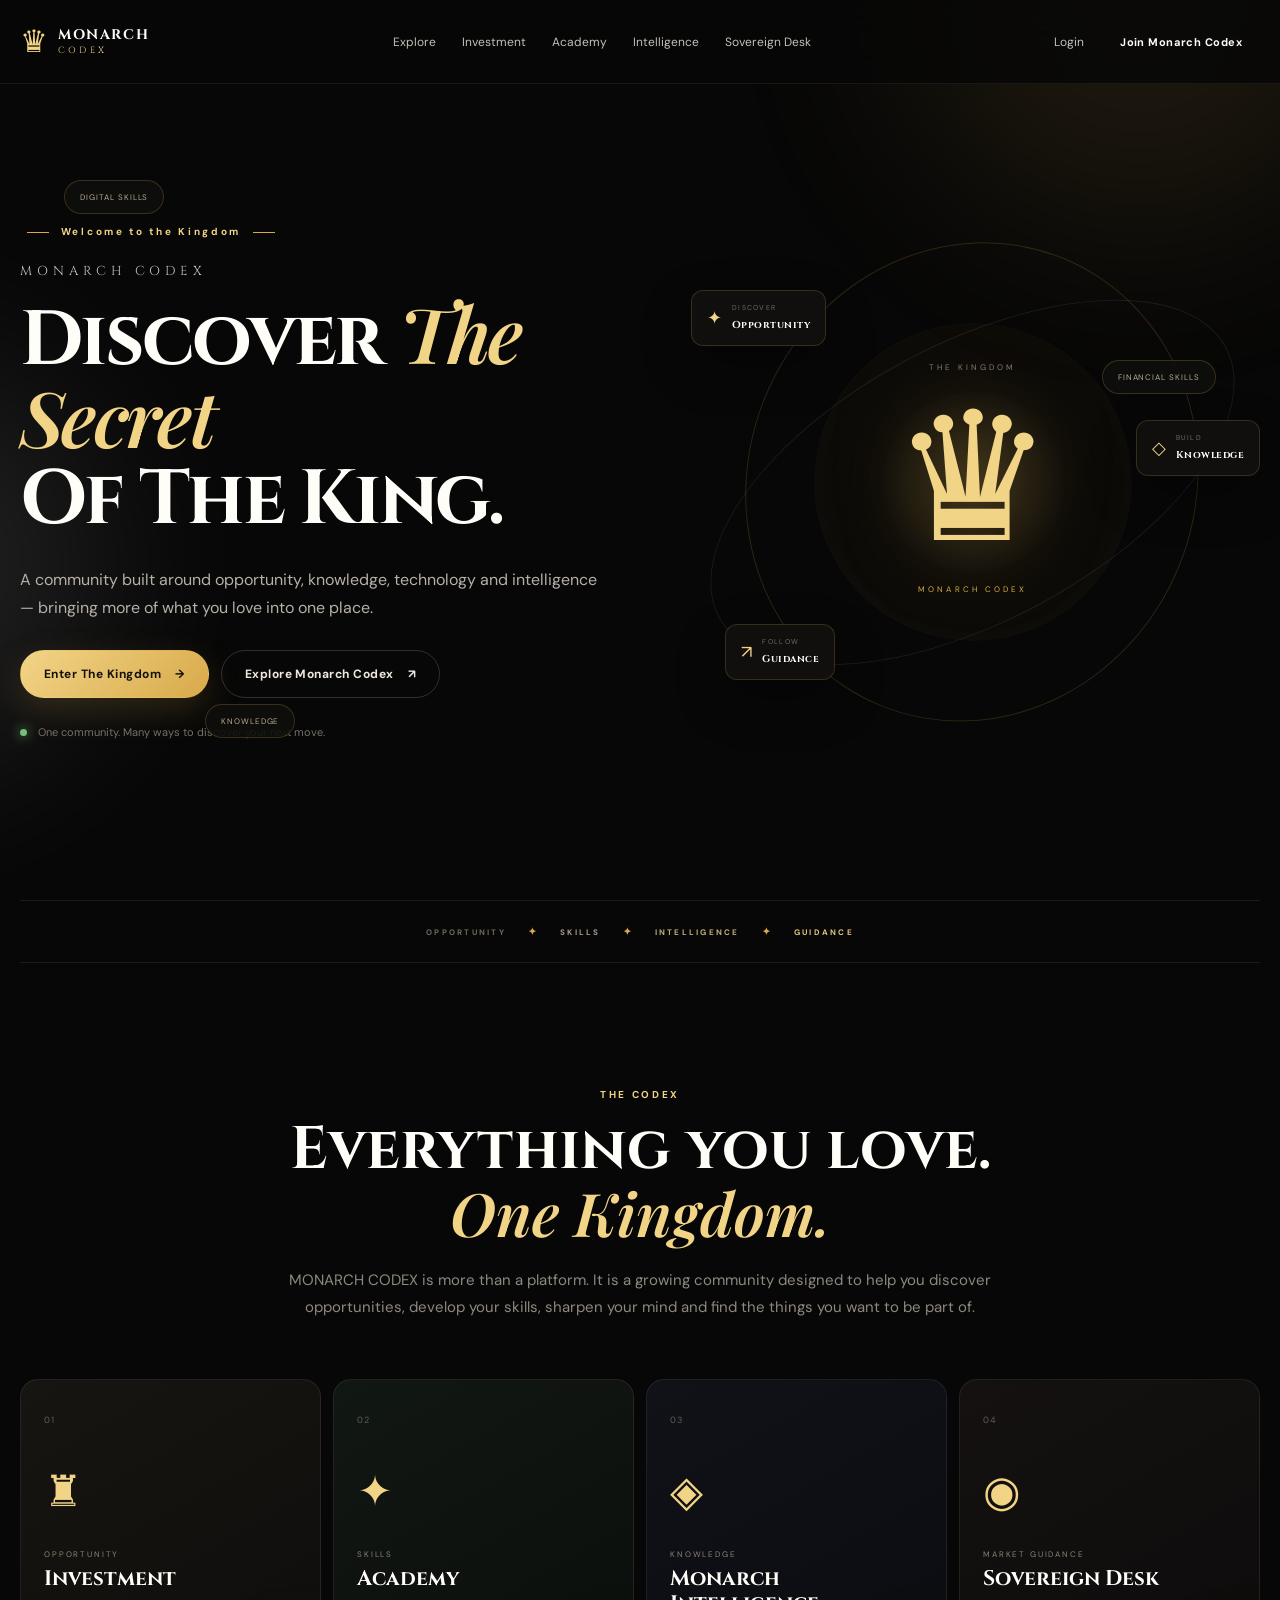
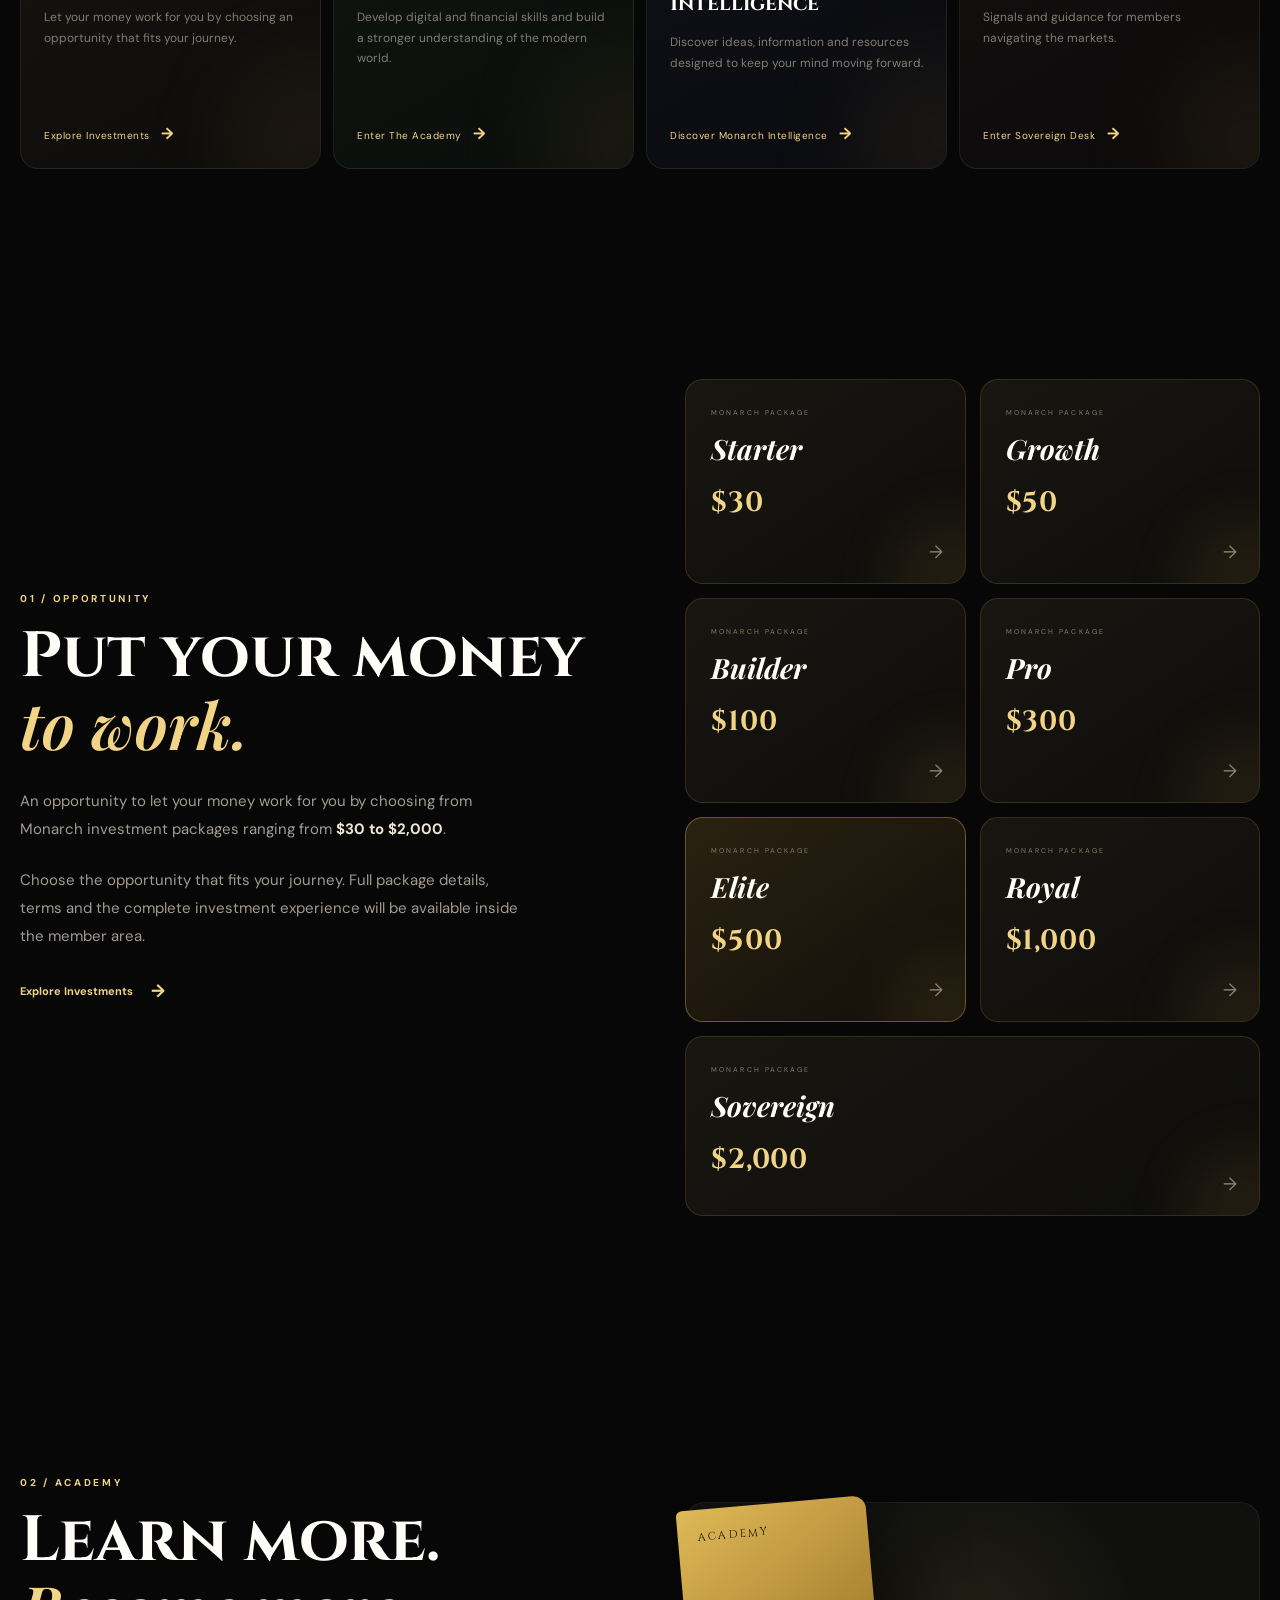
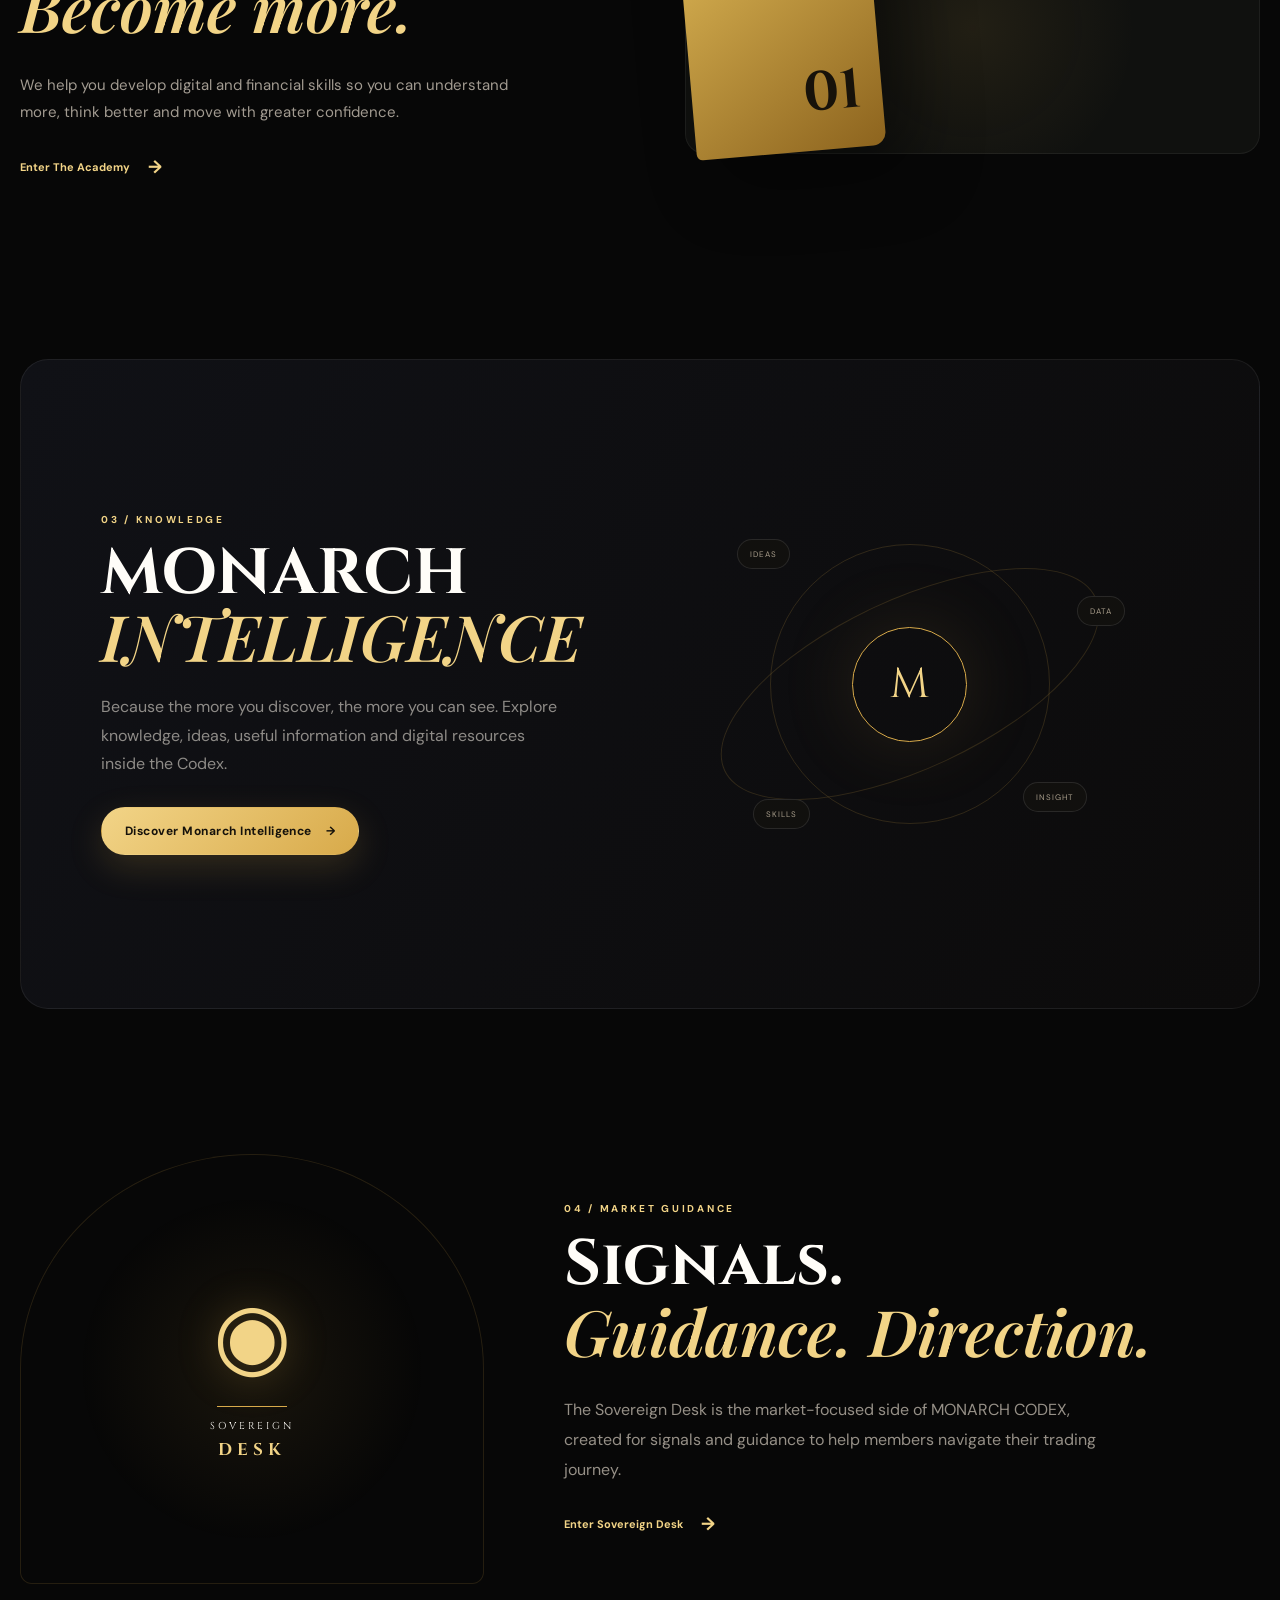
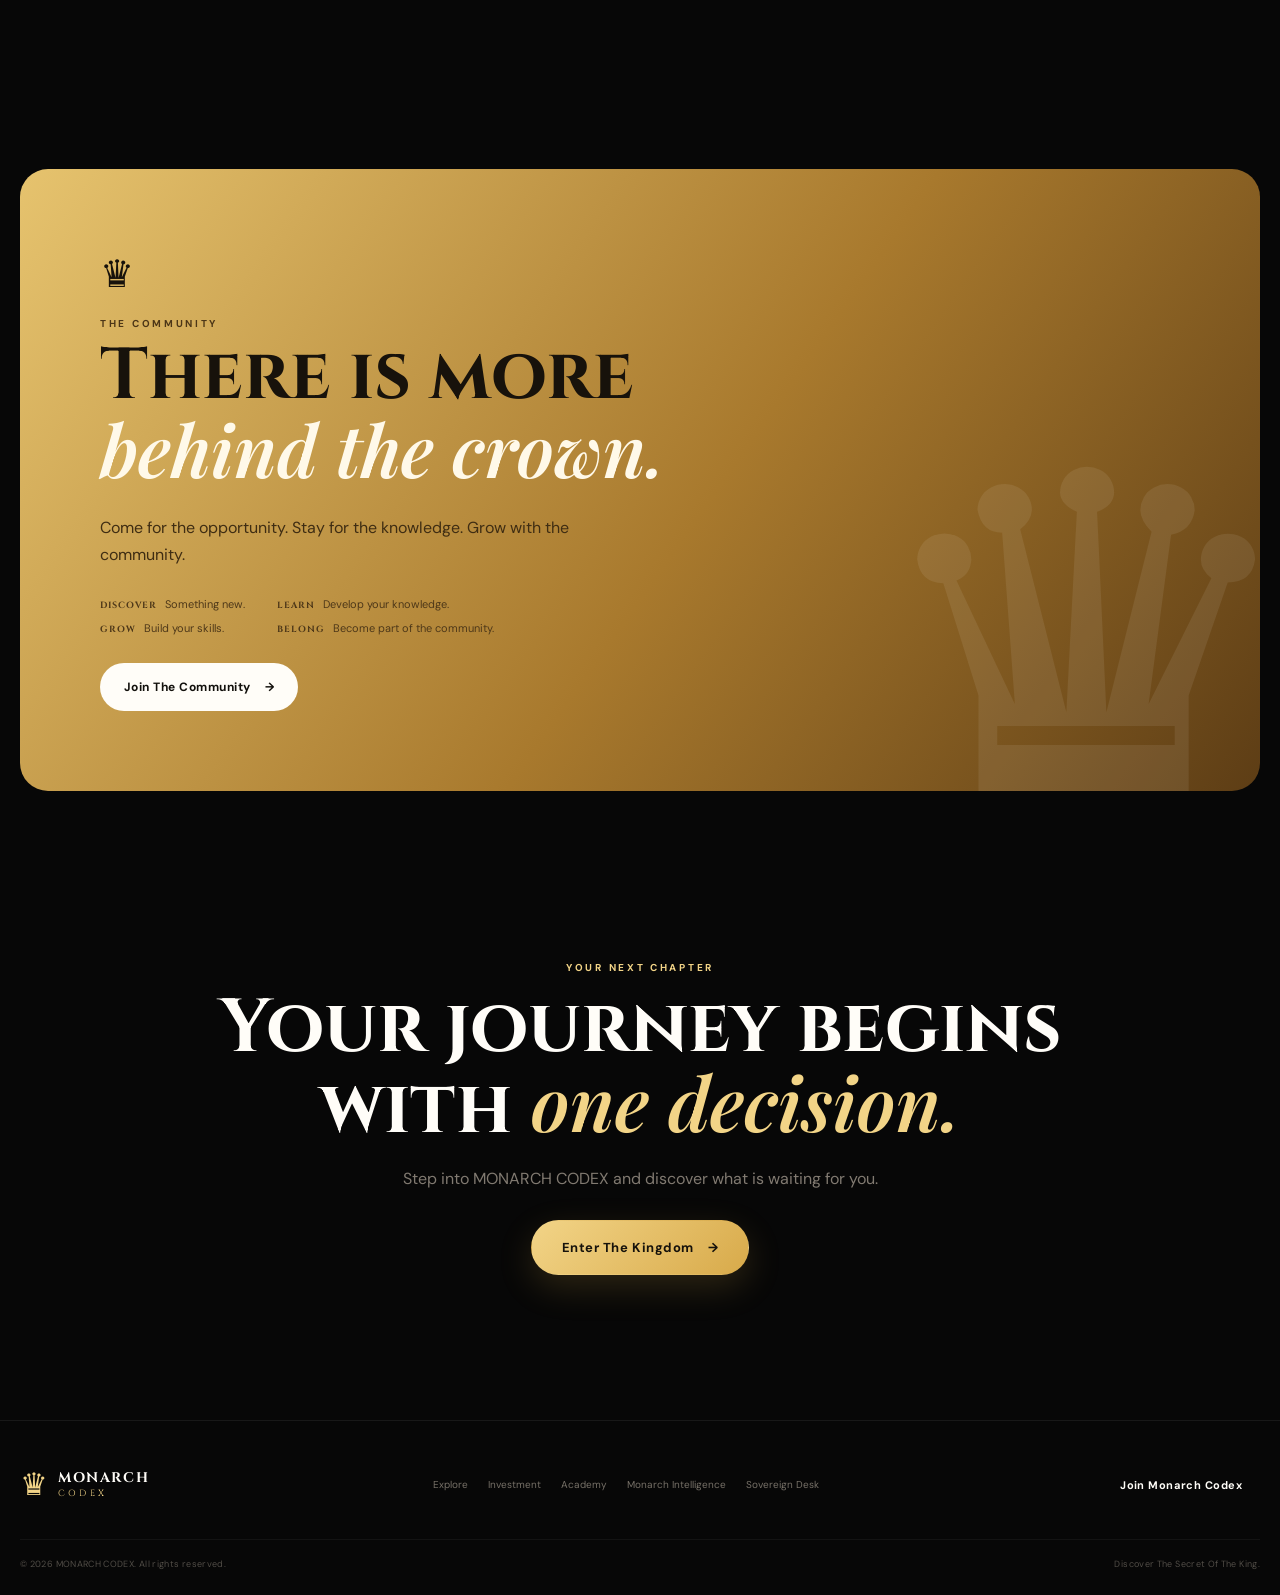
==== commit cb83f86f: "Rename highest investment package to Sovereign" ====
--- a/index.html
+++ b/index.html
@@ -130,7 +130,7 @@
         <a class="investment-card" href="register.html"><span class="package-tag">MONARCH PACKAGE</span><h3>Pro</h3><strong>$300</strong><span class="package-arrow">→</span></a>
         <a class="investment-card featured" href="register.html"><span class="package-tag">MONARCH PACKAGE</span><h3>Elite</h3><strong>$500</strong><span class="package-arrow">→</span></a>
         <a class="investment-card" href="register.html"><span class="package-tag">MONARCH PACKAGE</span><h3>Royal</h3><strong>$1,000</strong><span class="package-arrow">→</span></a>
-        <a class="investment-card investment-card-wide" href="register.html"><span class="package-tag">MONARCH PACKAGE</span><h3>Monarch</h3><strong>$2,000</strong><span class="package-arrow">→</span></a></div>
+        <a class="investment-card investment-card-wide" href="register.html"><span class="package-tag">MONARCH PACKAGE</span><h3>Sovereign</h3><strong>$2,000</strong><span class="package-arrow">→</span></a></div>
     </section>
 
     <section class="feature-section feature-reverse section-shell" id="academy">
--- a/css/style.css
+++ b/css/style.css
@@ -42,3 +42,6 @@
 .reveal{opacity:0;transform:translateY(22px);transition:opacity .7s ease,transform .7s ease}.reveal.visible{opacity:1;transform:none}.reveal-delay{transition-delay:.12s}@keyframes spin{to{transform:rotate(360deg)}}
 @media(max-width:1050px){.desktop-nav{display:none}.menu-toggle{display:block}.header-actions{margin-left:auto}.mobile-menu{position:fixed;top:84px;left:0;right:0;background:rgba(8,8,8,.97);padding:24px 20px 30px;display:flex;flex-direction:column;gap:18px;transform:translateY(-120%);transition:.3s;z-index:49;border-bottom:1px solid rgba(216,170,74,.2)}.mobile-menu.open{transform:none}.mobile-menu a:not(.button){font-family:Cinzel,serif;font-size:13px;color:#c8c1b7;padding:8px 0}.mobile-menu .button{margin-top:6px}.hero{grid-template-columns:1fr;min-height:auto;padding-top:90px}.hero-copy{text-align:center}.hero .eyebrow{justify-content:center}.hero-text{margin-left:auto;margin-right:auto}.hero-actions{justify-content:center}.hero-note{margin-bottom:10px}.hero-art{height:510px}.ecosystem-grid{grid-template-columns:repeat(2,1fr)}.feature-section,.intelligence-band,.sovereign-section{grid-template-columns:1fr;gap:45px}.feature-reverse .feature-visual{order:1}.feature-reverse .feature-copy{order:2}.feature-copy{text-align:center}.feature-copy>p:not(.eyebrow){margin-left:auto;margin-right:auto}.text-link{justify-content:center}.intelligence-band{padding:55px}.intel-copy{text-align:center}.intel-copy>p:not(.eyebrow){margin-left:auto;margin-right:auto}.sovereign-copy{text-align:center}.sovereign-copy>p:not(.eyebrow){margin-left:auto;margin-right:auto}.sovereign-mark{height:380px}}
 @media(max-width:650px){.kingdom-strip{gap:9px;justify-content:space-between;font-size:6px;letter-spacing:.14em}.kingdom-strip i{font-size:7px}.section-shell{width:min(calc(100% - 28px),var(--max))}.site-header{height:72px;padding:0 14px}.mobile-menu{top:72px}.header-actions .login-link{display:none}.header-actions .button{display:none}.brand-crown{font-size:27px}.hero{padding-top:65px}.hero h1{font-size:43px}.hero-text{font-size:14px}.hero-art{height:420px}.crown-mark{font-size:120px}.floating-card{padding:9px 11px}.floating-card b{font-size:8px}.card-opportunity{left:0}.card-knowledge{right:0}.card-guidance{left:2%;bottom:12%}.intro{padding-top:85px}.ecosystem-grid{grid-template-columns:1fr}.ecosystem-card{min-height:330px}.feature-section{padding:90px 0;gap:35px}.feature-visual{height:390px}.investment-packages{grid-template-columns:1fr;min-height:0}.investment-card{min-height:170px}.intelligence-band{padding:45px 25px;min-height:720px}.intel-visual{height:340px}.orbit-a{width:220px;height:220px}.orbit-b{width:300px;height:130px}.node-a{left:4%}.node-b{right:0}.node-c{left:4%}.node-d{right:2%}.sovereign-section{padding:95px 0;gap:40px}.sovereign-mark{height:330px}.community-section{padding-bottom:90px}.community-panel{padding:45px 28px;min-height:600px}.community-points{grid-template-columns:1fr;gap:11px}.community-panel:after{font-size:300px;right:-30px;bottom:-70px}.final-cta{padding-bottom:100px}.footer-main{flex-direction:column}.footer-bottom{flex-direction:column;gap:10px;text-align:center}}
+
+.investment-card-wide{grid-column:1 / -1;min-height:180px}
+@media(max-width:650px){.investment-card-wide{grid-column:auto}}
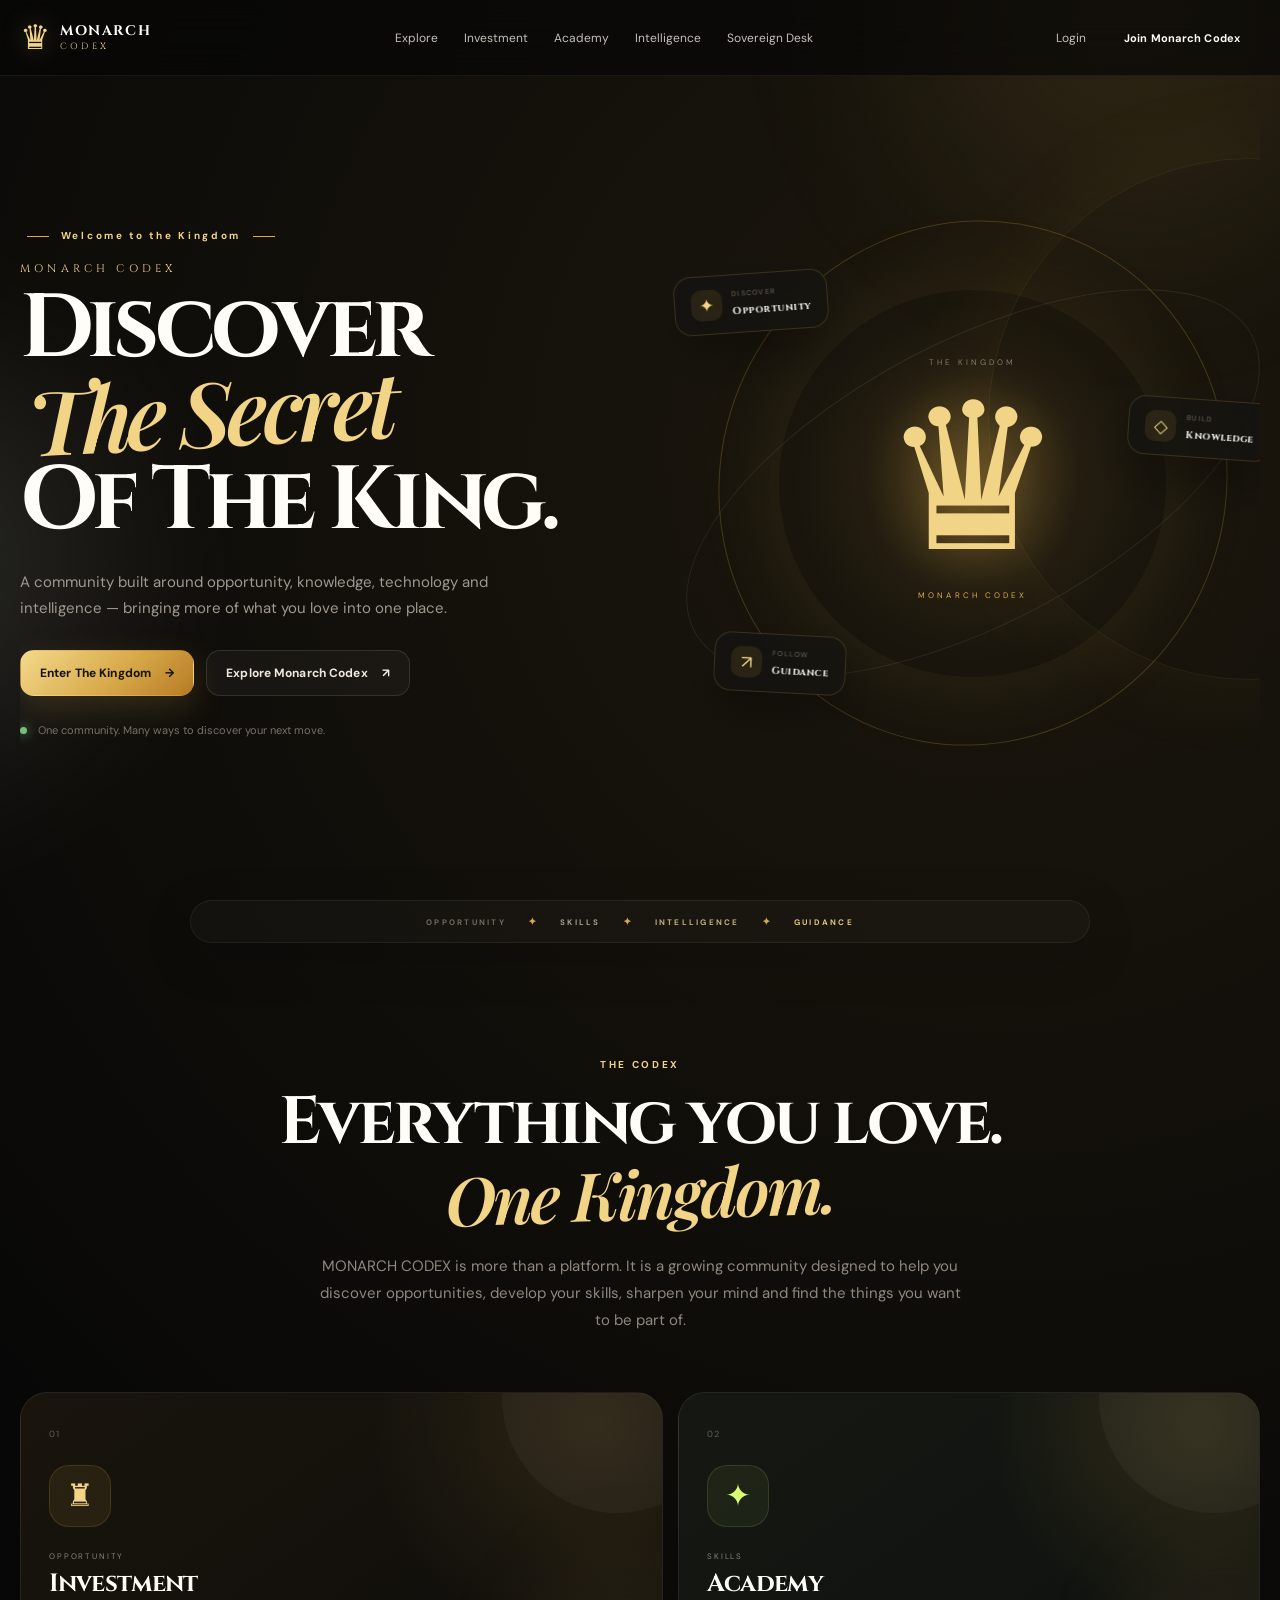
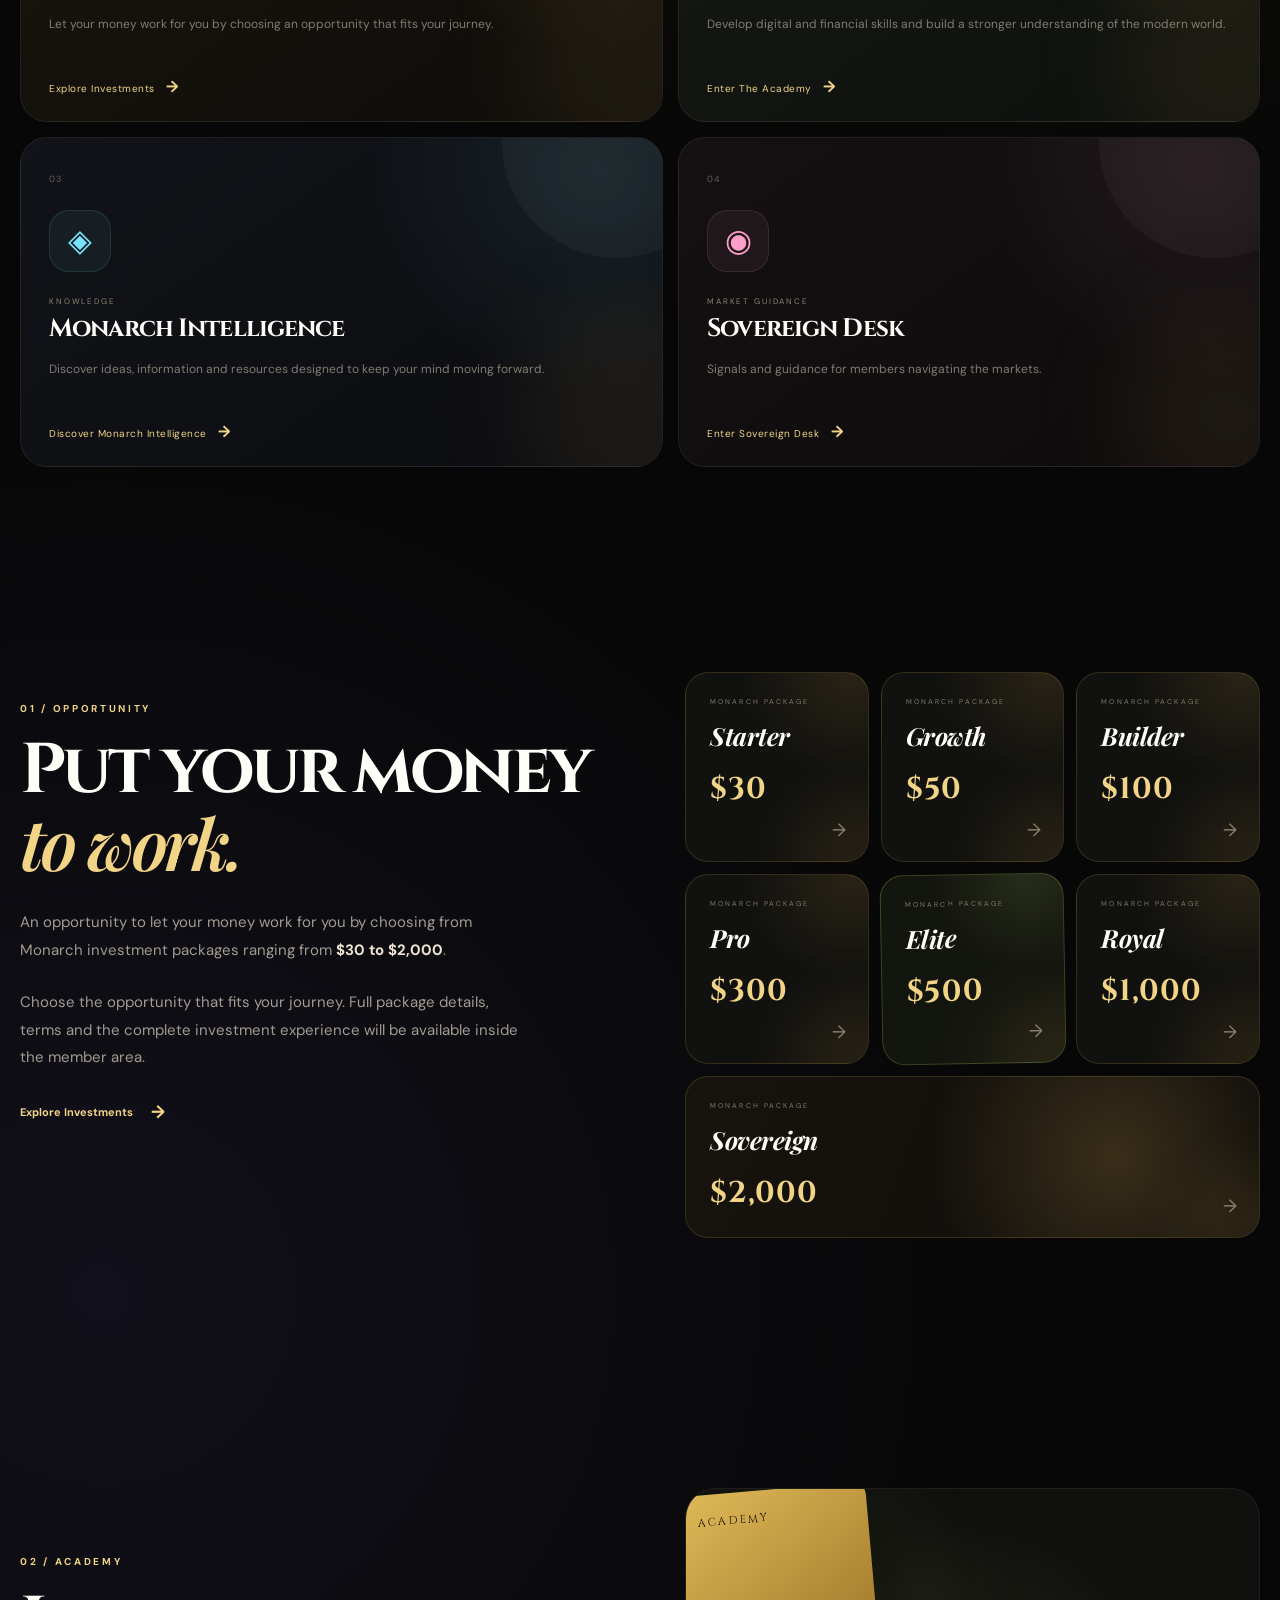
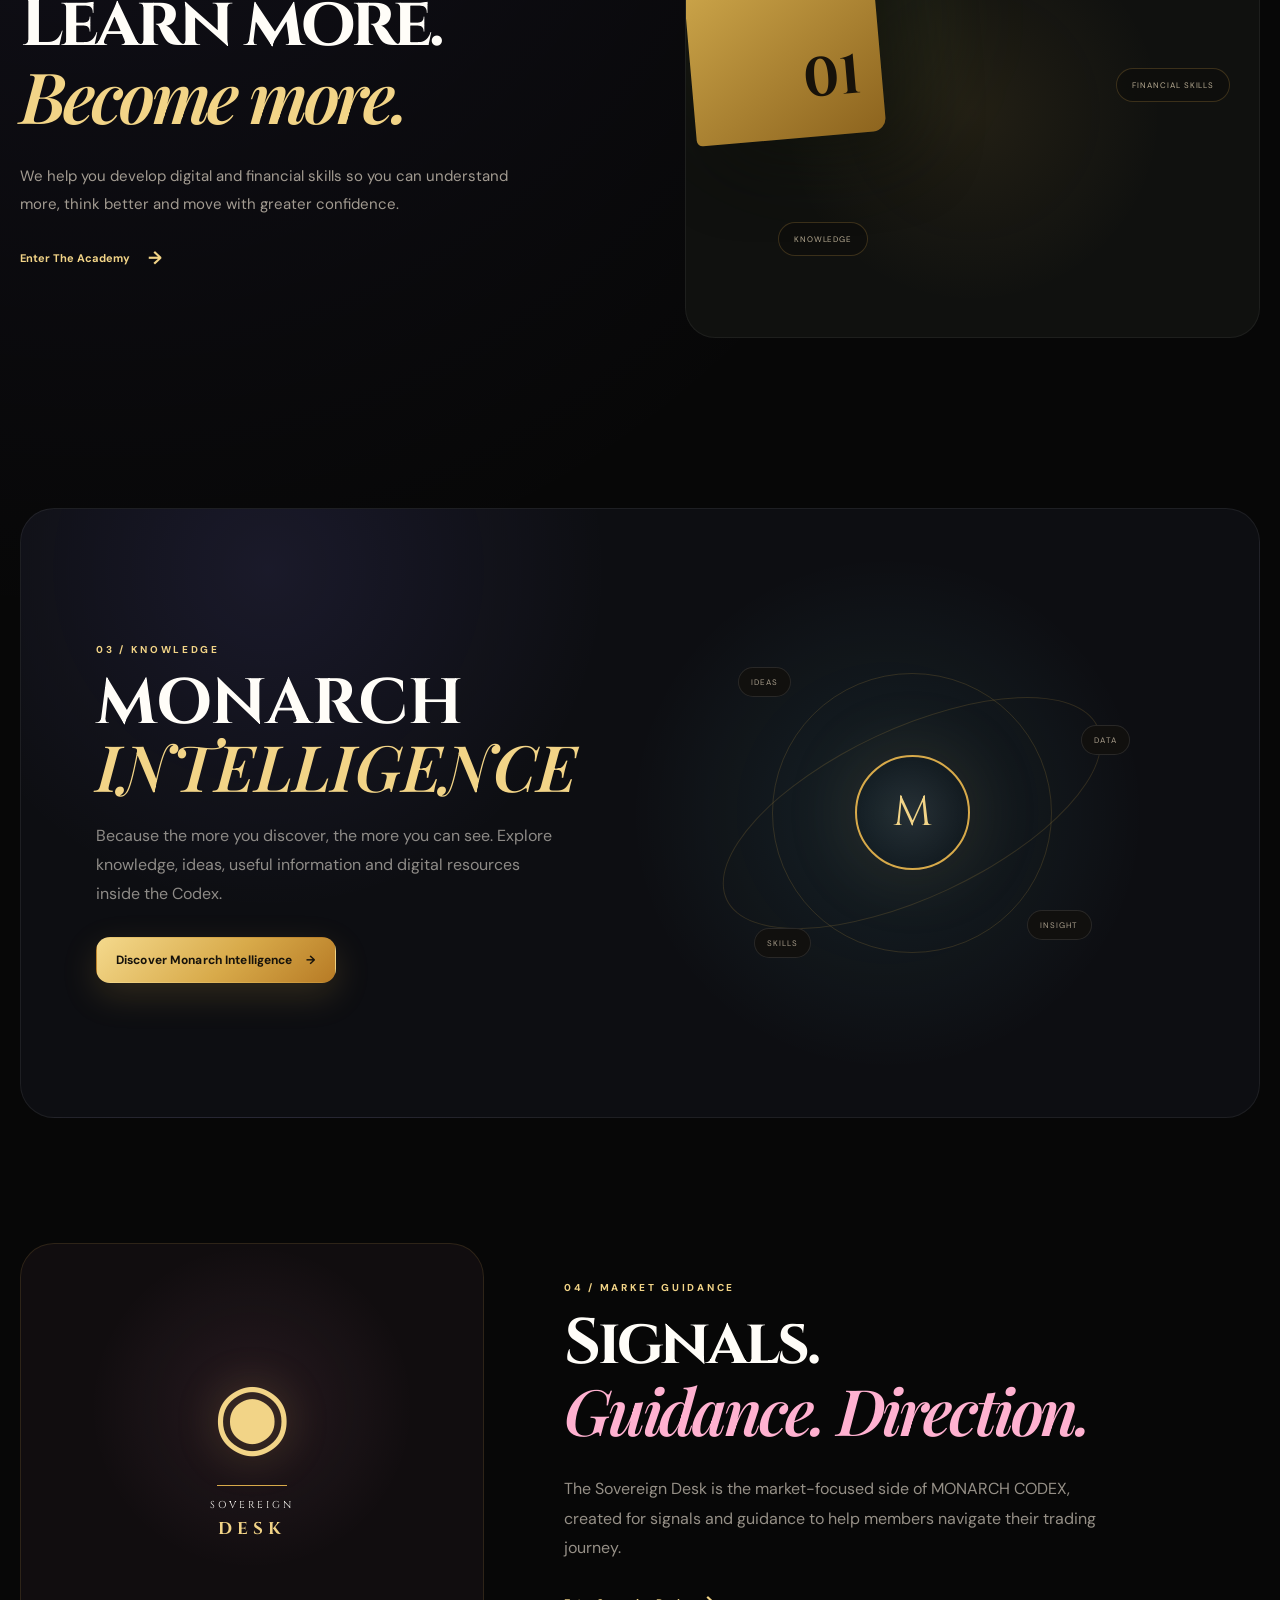
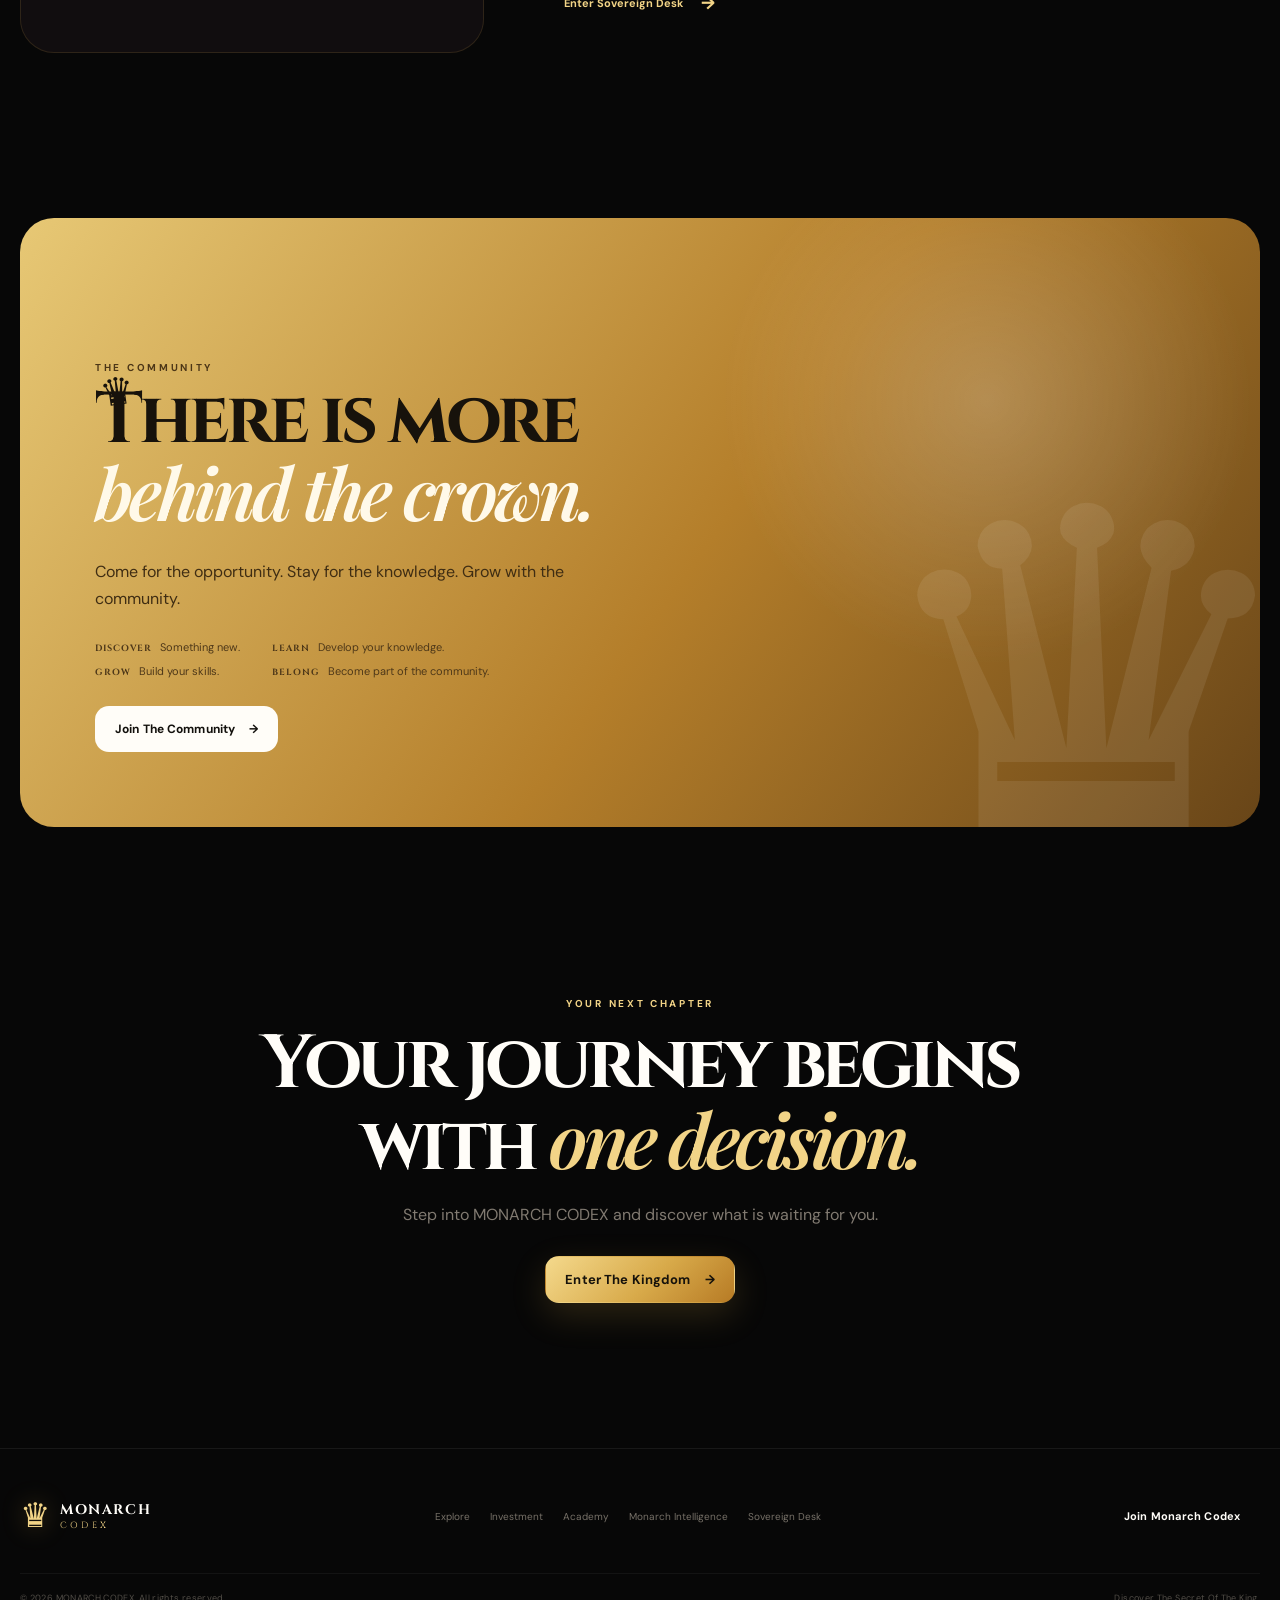
==== commit d540070a: "Point homepage login links to dedicated login page" ====
--- a/index.html
+++ b/index.html
@@ -29,7 +29,7 @@
     </nav>
 
     <div class="header-actions">
-      <a class="login-link" href="register.html?mode=login">Login</a>
+      <a class="login-link" href="login.html">Login</a>
       <a class="button button-small" href="register.html">Join Monarch Codex</a>
     </div>
 
@@ -44,7 +44,7 @@
     <a href="#academy">Academy</a>
     <a href="#intelligence">Monarch Intelligence</a>
     <a href="#sovereign">Sovereign Desk</a>
-    <a href="register.html?mode=login">Login</a>
+    <a href="login.html">Login</a>
     <a class="button" href="register.html">Join Monarch Codex</a>
   </div>
 
--- a/css/style.css
+++ b/css/style.css
@@ -45,3 +45,78 @@
 
 .investment-card-wide{grid-column:1 / -1;min-height:180px}
 @media(max-width:650px){.investment-card-wide{grid-column:auto}}
+
+
+/* === MONARCH CODEX — MODERN PLAYFUL REFRESH === */
+:root{--lime:#d8ff71;--cyan:#74e7ff;--rose:#ff9ec8;--violet:#8b7cff}
+body{background:radial-gradient(circle at 78% 7%,rgba(216,170,74,.1),transparent 23%),radial-gradient(circle at 8% 45%,rgba(139,124,255,.08),transparent 25%),#070707}
+body:before{content:"";position:fixed;inset:0;pointer-events:none;z-index:-2;opacity:.18;background-image:radial-gradient(rgba(255,255,255,.13) .6px,transparent .6px);background-size:24px 24px}
+.site-header{height:76px;background:rgba(7,7,7,.68);border-bottom-color:rgba(255,255,255,.06)}
+.brand-crown{font-size:34px;filter:drop-shadow(0 0 12px rgba(216,170,74,.35))}
+.button{border-radius:14px;padding:14px 19px;letter-spacing:.01em}
+.button-gold{background:linear-gradient(135deg,#f4d98c,#d8aa4a 55%,#b77b25)}
+.button-ghost{background:rgba(255,255,255,.035);border-color:rgba(255,255,255,.11)}
+.hero{min-height:calc(100vh - 76px);padding-top:70px;overflow:hidden}
+.hero:before{content:"";position:absolute;width:520px;height:520px;border-radius:50%;border:1px solid rgba(216,170,74,.1);right:-250px;top:10%;box-shadow:0 0 100px rgba(216,170,74,.07)}
+.hero-kicker{font-size:11px;margin:19px 0 13px;color:var(--gold-light)}
+.hero h1{font-size:clamp(49px,7vw,91px);letter-spacing:-.06em;line-height:.9}
+.hero h1 em{display:inline-block;transform:rotate(-3deg);padding:0 7px}
+.hero-text{max-width:540px;font-size:15px;color:#9e988e}
+.hero-art{height:600px}
+.crown-stage{width:min(450px,80vw)}
+.crown-halo{inset:7%;background:radial-gradient(circle,rgba(216,170,74,.25),rgba(216,170,74,.05) 39%,transparent 67%);box-shadow:0 0 90px rgba(216,170,74,.12)}
+.crown-mark{font-size:205px;filter:drop-shadow(0 0 28px rgba(216,170,74,.35))}
+.orbit-one{width:88%;height:88%;border-color:rgba(216,170,74,.24)}
+.orbit-two{width:110%;height:47%}
+.floating-card{border-radius:17px;padding:13px 16px;background:rgba(18,18,16,.72);box-shadow:0 22px 55px rgba(0,0,0,.35)}
+.floating-card>span{width:31px;height:31px;border-radius:10px;display:grid;place-items:center;background:rgba(216,170,74,.11)}
+.card-opportunity{top:15%;left:-2%;transform:rotate(-4deg)}
+.card-knowledge{right:-2%;top:36%;transform:rotate(4deg)}
+.card-guidance{bottom:15%;left:5%;transform:rotate(3deg)}
+.card-opportunity:hover,.card-knowledge:hover,.card-guidance:hover{transform:translateY(-5px) rotate(0)}
+.kingdom-strip{border:1px solid rgba(255,255,255,.06);border-radius:999px;width:min(calc(100% - 40px),900px);padding:14px 25px;background:rgba(255,255,255,.025);box-shadow:0 15px 50px rgba(0,0,0,.18)}
+.intro{padding-top:115px}
+.section-heading h2{font-size:clamp(40px,5.5vw,67px);letter-spacing:-.045em}
+.section-heading h2 em{display:inline-block;transform:rotate(-2deg)}
+.section-heading>p:last-child{max-width:650px;margin:auto}
+.ecosystem-grid{grid-template-columns:1.05fr .95fr;gap:15px}
+.ecosystem-card{min-height:330px;border-radius:27px;padding:28px;border-color:rgba(255,255,255,.075);background:#10100e;transition:transform .35s cubic-bezier(.2,.8,.2,1),border-color .3s,box-shadow .35s}
+.ecosystem-card:before{content:"";position:absolute;width:230px;height:230px;border-radius:50%;top:-110px;right:-70px;background:rgba(255,255,255,.035)}
+.ecosystem-card:after{width:220px;height:220px}
+.ecosystem-card:hover{transform:translateY(-9px) rotate(-.4deg);box-shadow:0 25px 70px rgba(0,0,0,.34)}
+.ecosystem-card:nth-child(2){background:radial-gradient(circle at 90% 10%,rgba(216,170,74,.16),transparent 35%),linear-gradient(145deg,#151812,#0d100e)}
+.ecosystem-card:nth-child(3){background:radial-gradient(circle at 90% 10%,rgba(116,231,255,.09),transparent 35%),linear-gradient(145deg,#111318,#0c0d11)}
+.ecosystem-card:nth-child(4){background:radial-gradient(circle at 90% 10%,rgba(255,158,200,.08),transparent 35%),linear-gradient(145deg,#151112,#0d0b0c)}
+.ecosystem-card:first-child{background:radial-gradient(circle at 90% 10%,rgba(216,170,74,.13),transparent 35%),linear-gradient(145deg,#19150d,#0e0d0b)}
+.card-icon{width:62px;height:62px;display:grid;place-items:center;margin:23px 0 24px;border-radius:20px;background:rgba(216,170,74,.09);border:1px solid rgba(216,170,74,.16);font-size:31px}
+.ecosystem-card h3{font-size:25px;letter-spacing:-.035em}
+.ecosystem-card:nth-child(2) .card-icon{color:var(--lime);background:rgba(216,255,113,.06);border-color:rgba(216,255,113,.12)}
+.ecosystem-card:nth-child(3) .card-icon{color:var(--cyan);background:rgba(116,231,255,.06);border-color:rgba(116,231,255,.12)}
+.ecosystem-card:nth-child(4) .card-icon{color:var(--rose);background:rgba(255,158,200,.06);border-color:rgba(255,158,200,.12)}
+.feature-section{padding:125px 0}
+.investment-feature{align-items:start}
+.investment-feature .feature-copy{padding-top:30px}
+.feature-copy h2{font-size:clamp(44px,5.5vw,72px);letter-spacing:-.055em}
+.investment-packages{grid-template-columns:repeat(3,1fr);gap:12px;min-height:0}
+.investment-card{min-height:190px;padding:24px;border-radius:23px;background:radial-gradient(circle at 90% 0%,rgba(216,170,74,.12),transparent 42%),#11110f}
+.investment-card h3{font-size:25px;letter-spacing:-.02em}
+.investment-card strong{font-size:30px}
+.investment-card-wide{grid-column:1/-1;min-height:150px;background:radial-gradient(circle at 75% 50%,rgba(216,170,74,.2),transparent 42%),linear-gradient(110deg,#17130d,#0f0e0c)}
+.investment-card.featured{transform:rotate(-1deg);background:radial-gradient(circle at 80% 0%,rgba(216,255,113,.1),transparent 40%),#13150f;border-color:rgba(216,255,113,.2)}
+.investment-card.featured:hover{transform:translateY(-7px) rotate(0)}
+.academy-visual{border-radius:30px;min-height:450px;position:relative;overflow:hidden}
+.academy-visual:before{content:"";position:absolute;width:260px;height:260px;border-radius:50%;background:rgba(216,255,113,.07);filter:blur(45px)}
+.book{position:relative;z-index:1}
+.intelligence-band{min-height:610px;margin-top:45px;border-radius:34px;padding:75px;background:radial-gradient(circle at 70% 50%,rgba(116,231,255,.09),transparent 28%),radial-gradient(circle at 20% 10%,rgba(139,124,255,.1),transparent 30%),#0d0e12}
+.intel-core{background:radial-gradient(circle,rgba(255,255,255,.07),transparent 68%);border-width:2px}
+.intel-node{backdrop-filter:blur(10px)}
+.sovereign-section{padding:125px 0}
+.sovereign-mark{border-radius:34px;height:410px;transform:rotate(-2deg);background:radial-gradient(circle at 50% 40%,rgba(255,158,200,.09),transparent 48%),#110d0f}
+.sovereign-copy h2{letter-spacing:-.05em}
+.sovereign-copy h2 em{color:#ffb1d0}
+.community-panel{border-radius:34px;min-height:500px;padding:75px;background:radial-gradient(circle at 78% 30%,rgba(255,255,255,.2),transparent 25%),linear-gradient(125deg,#e7c875,#b47e2a 55%,#684518)}
+.community-panel h2{letter-spacing:-.055em}
+.community-crown{transform:rotate(-8deg)}
+.final-cta h2{letter-spacing:-.06em}
+@media(max-width:1050px){.ecosystem-grid{grid-template-columns:1fr 1fr}.investment-packages{grid-template-columns:repeat(2,1fr)}.hero{padding-top:75px}}
+@media(max-width:650px){.site-header{height:70px}.hero{padding-top:58px}.hero h1{font-size:44px}.hero-art{height:420px}.crown-mark{font-size:130px}.kingdom-strip{width:calc(100% - 28px);border-radius:18px;overflow:hidden}.ecosystem-grid{grid-template-columns:1fr}.ecosystem-card{min-height:315px}.investment-packages{grid-template-columns:1fr}.investment-card-wide{grid-column:auto}.investment-card{min-height:175px}.investment-card.featured{transform:none}.intelligence-band{padding:42px 23px;border-radius:27px}.community-panel{padding:48px 27px;border-radius:27px}}
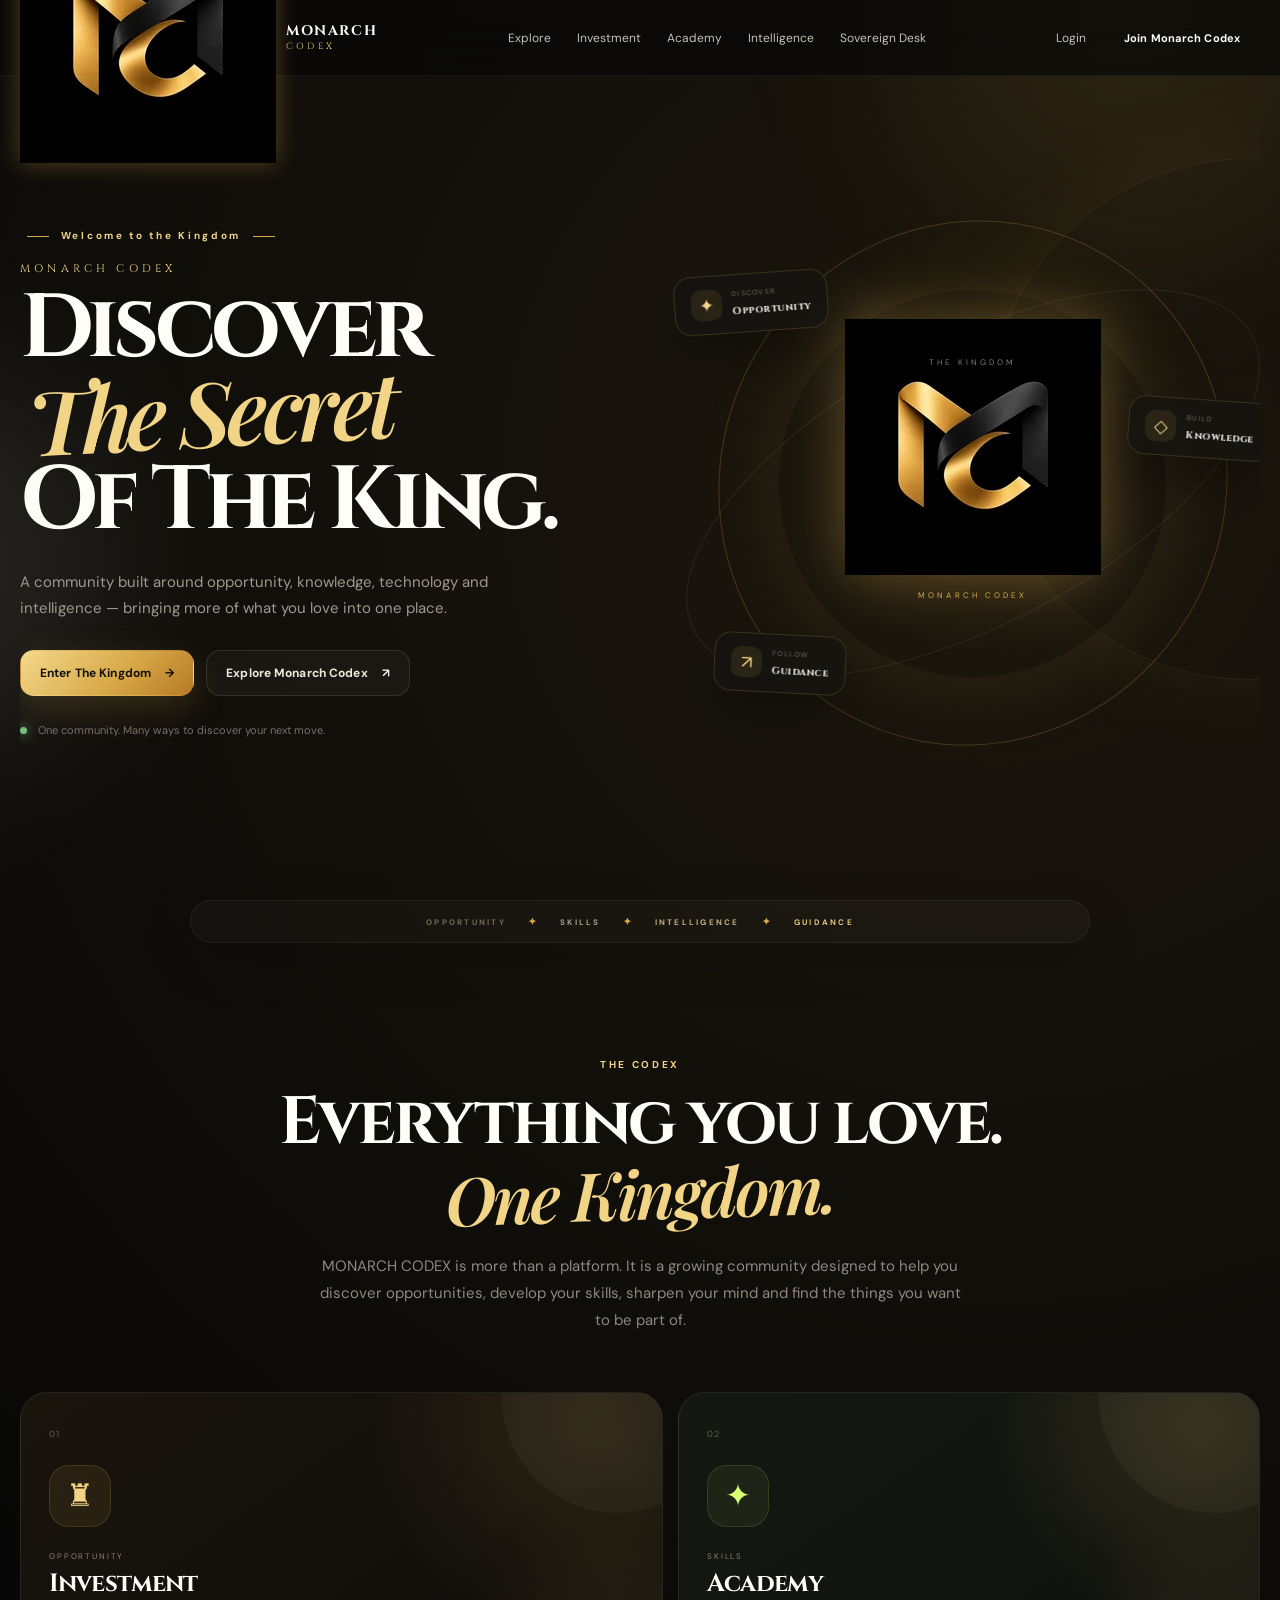
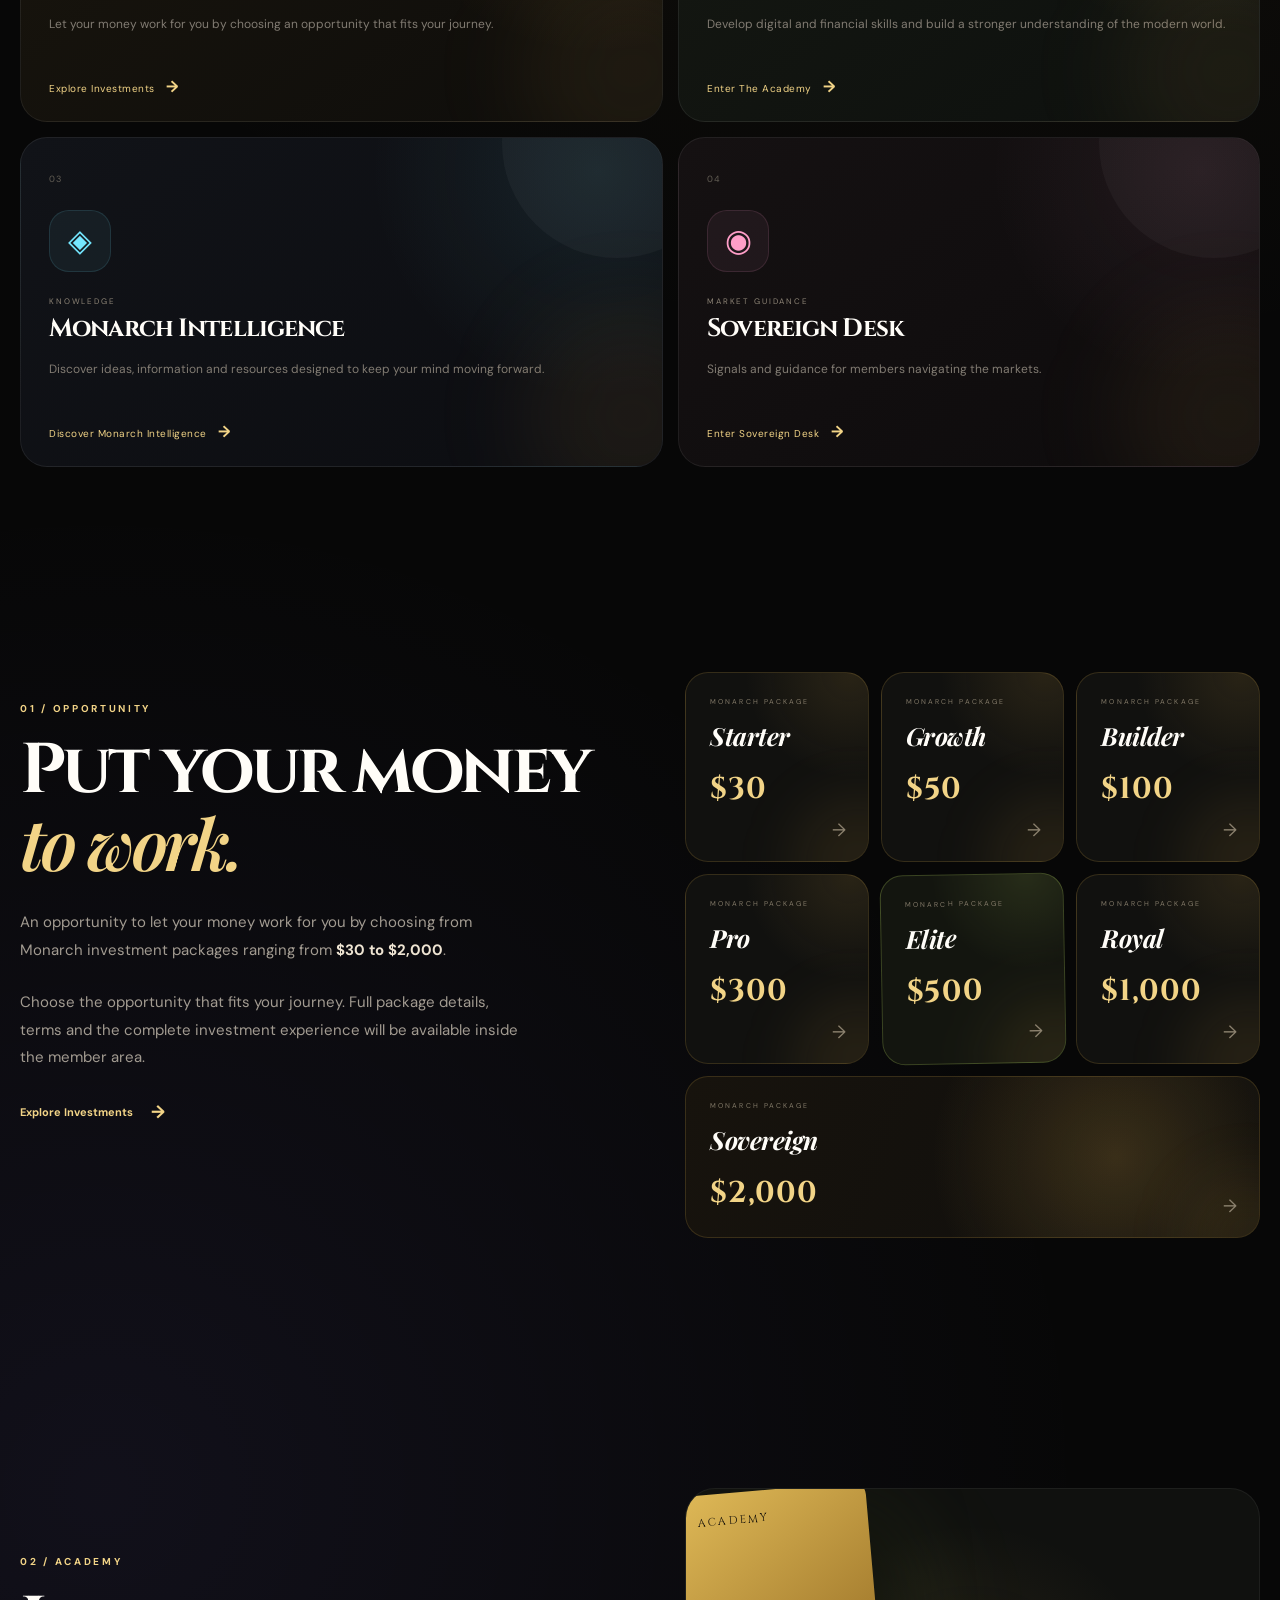
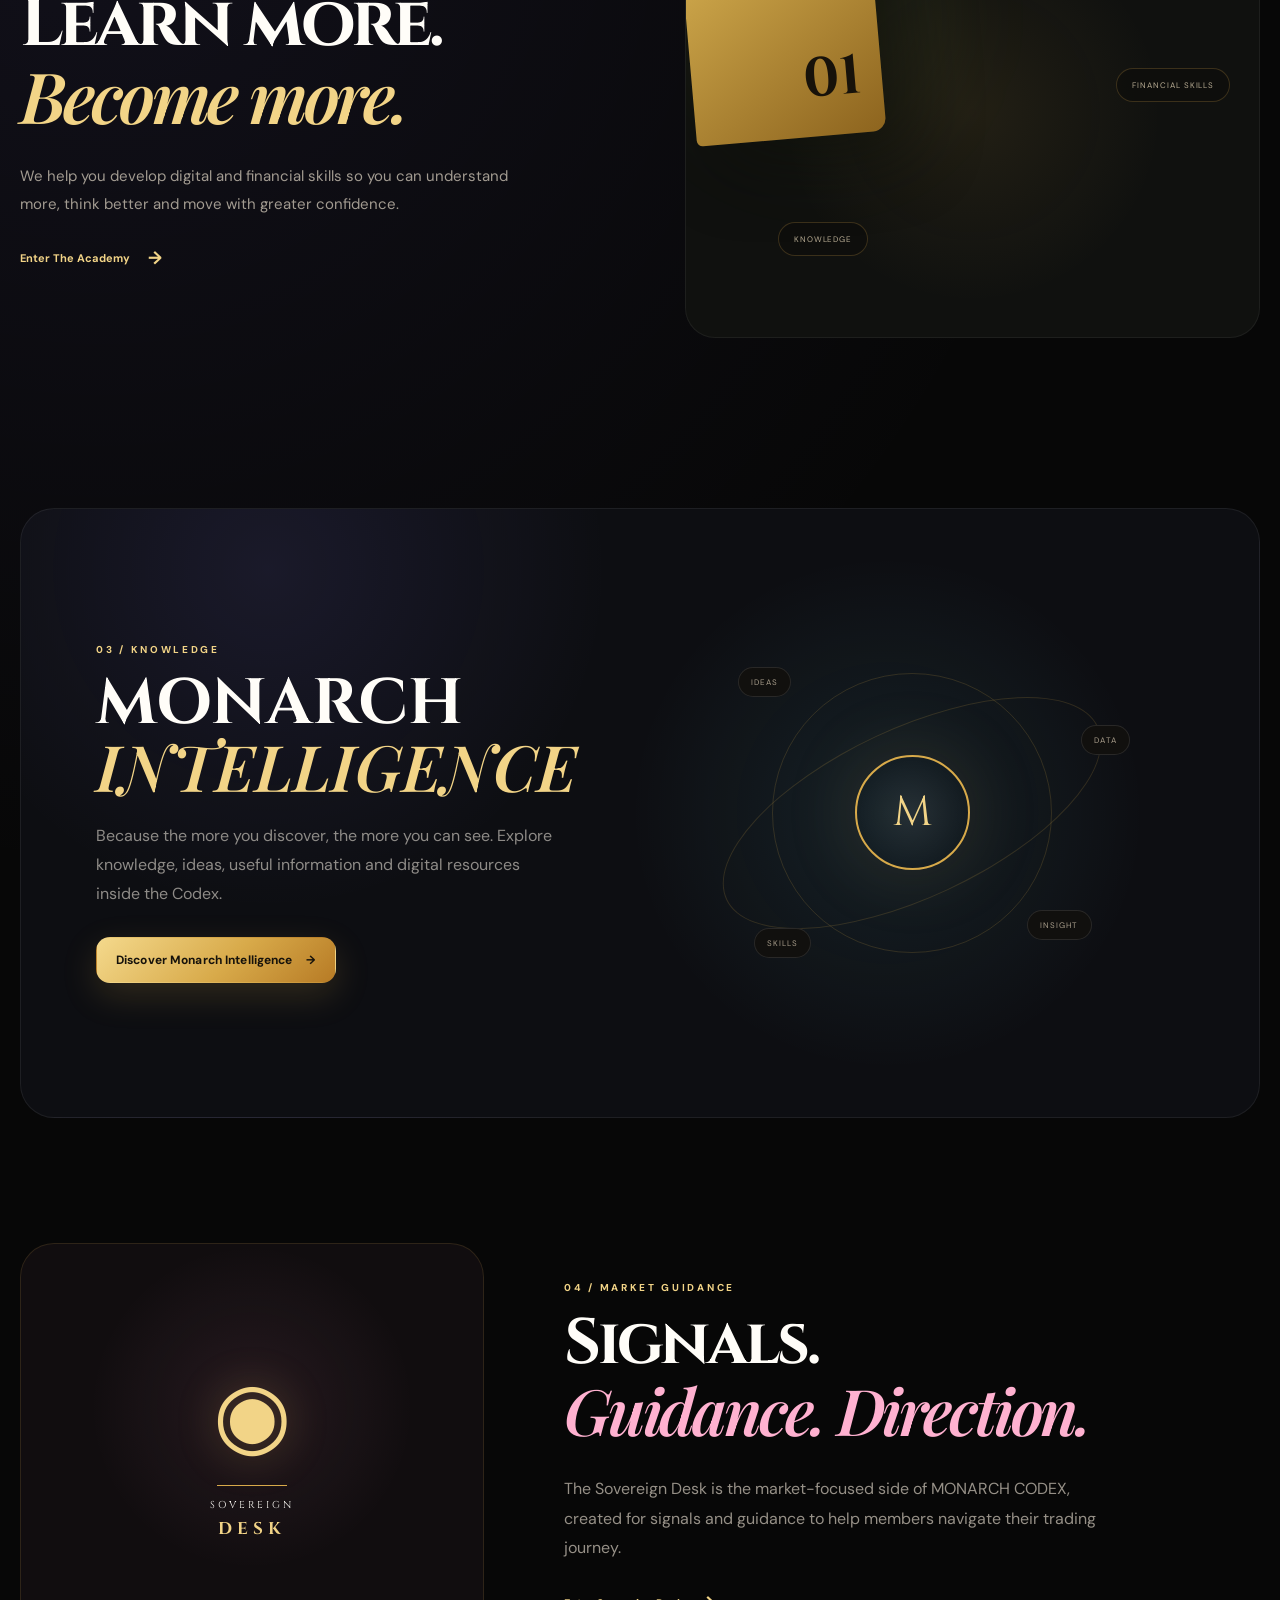
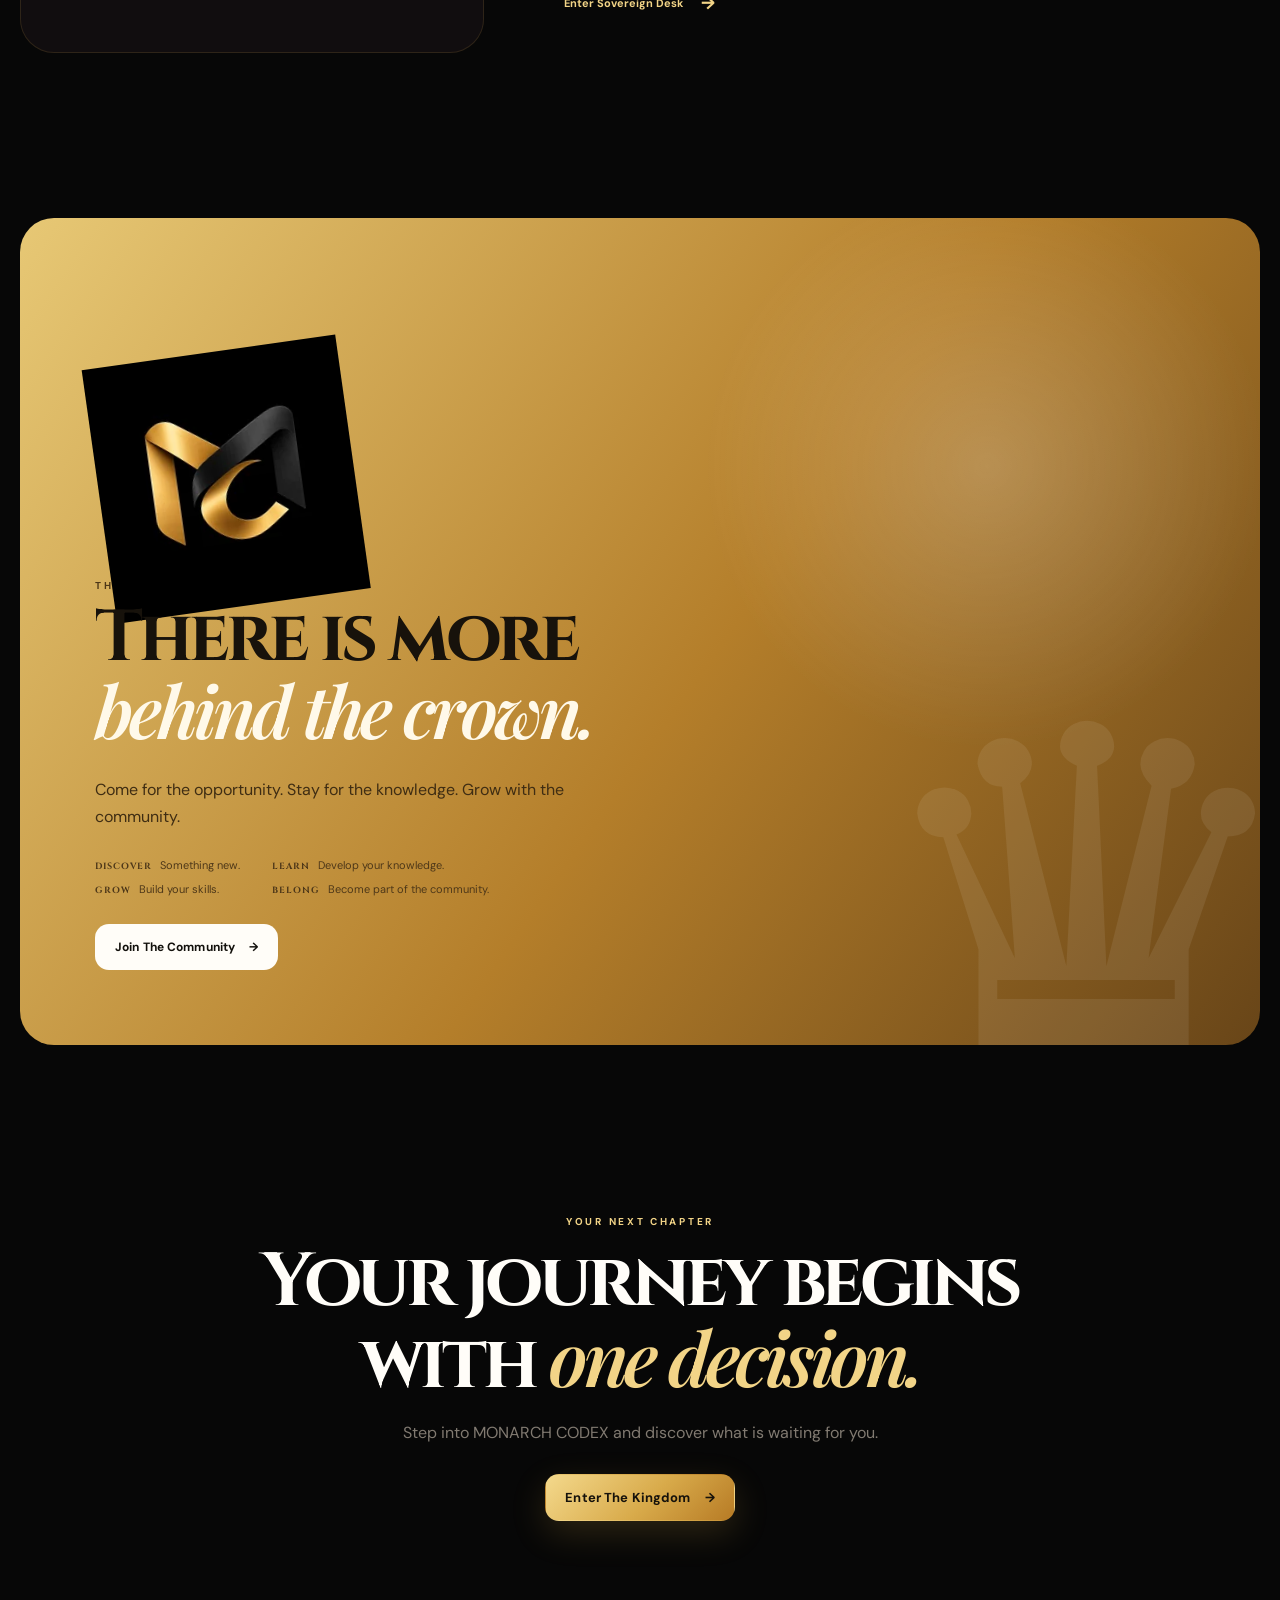
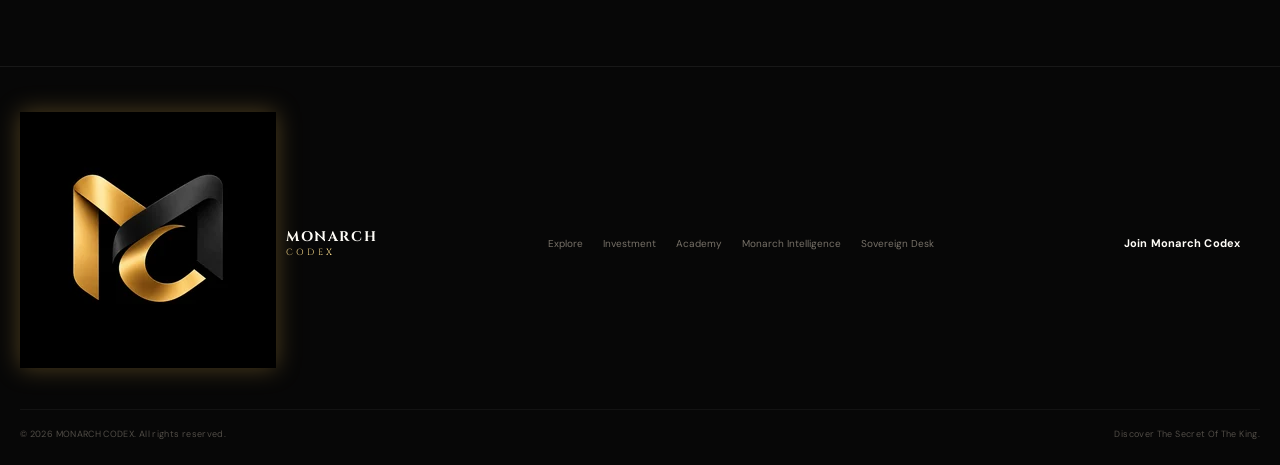
==== commit 9c5205e2: "Use official Monarch logo across site" ====
--- a/index.html
+++ b/index.html
@@ -16,7 +16,7 @@
 
   <header class="site-header" id="top">
     <a class="brand" href="#top" aria-label="MONARCH CODEX home">
-      <span class="brand-crown">♛</span>
+      <span class="brand-crown"><img src="assets/monarch-mark.webp" alt="" aria-hidden="true"></span>
       <span class="brand-copy"><strong>MONARCH</strong><small>CODEX</small></span>
     </a>
 
@@ -67,7 +67,7 @@
         <div class="orbit orbit-two"></div>
         <div class="crown-stage">
           <div class="crown-halo"></div>
-          <div class="crown-mark">♛</div>
+          <div class="crown-mark"><img src="assets/monarch-mark.webp" alt="MONARCH CODEX" aria-hidden="true"></div>
           <div class="stage-label stage-label-top">THE KINGDOM</div>
           <div class="stage-label stage-label-bottom">MONARCH CODEX</div>
         </div>
@@ -182,7 +182,7 @@
 
     <section class="community-section section-shell reveal">
       <div class="community-panel">
-        <div class="community-crown">♛</div>
+        <div class="community-crown"><img src="assets/monarch-mark.webp" alt="" aria-hidden="true"></div>
         <p class="eyebrow">THE COMMUNITY</p>
         <h2>There is more<br><em>behind the crown.</em></h2>
         <p>Come for the opportunity. Stay for the knowledge. Grow with the community.</p>
@@ -206,7 +206,7 @@
 
   <footer class="site-footer">
     <div class="footer-main section-shell">
-      <a class="brand" href="#top"><span class="brand-crown">♛</span><span class="brand-copy"><strong>MONARCH</strong><small>CODEX</small></span></a>
+      <a class="brand" href="#top"><span class="brand-crown"><img src="assets/monarch-mark.webp" alt="" aria-hidden="true"></span><span class="brand-copy"><strong>MONARCH</strong><small>CODEX</small></span></a>
       <div class="footer-links">
         <a href="#ecosystem">Explore</a><a href="#investment">Investment</a><a href="#academy">Academy</a><a href="#intelligence">Monarch Intelligence</a><a href="#sovereign">Sovereign Desk</a>
       </div>
